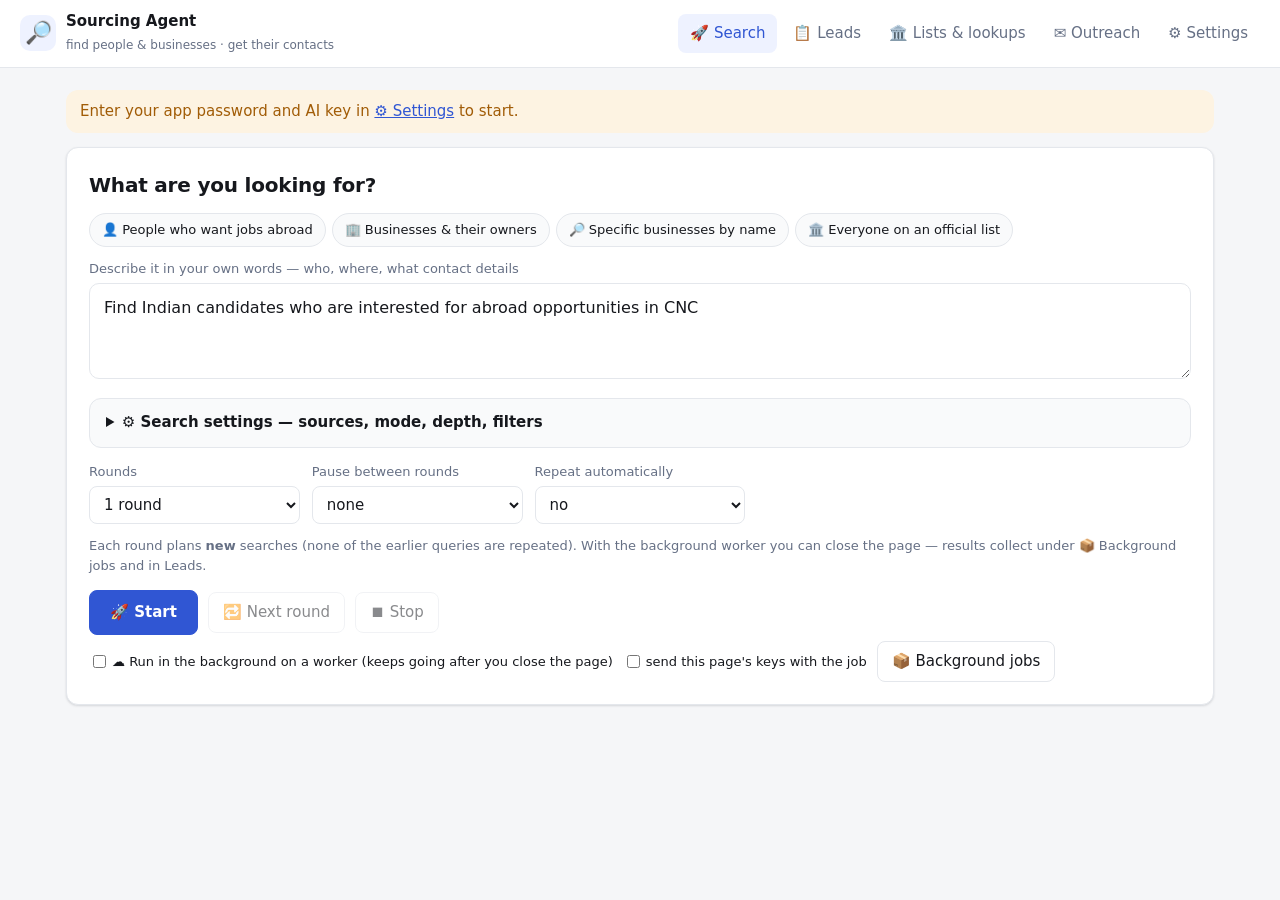
==== public/index.html @ 9de6a218 "Keep only candidates (not HR / recruiters / job ads); filter saved contacts by run - Recruiter detec" ====
<!doctype html>
<html lang="en">
<head>
<meta charset="utf-8">
<meta name="viewport" content="width=device-width, initial-scale=1">
<title>Candidate Sourcing Agent</title>
<link rel="icon" href="data:image/svg+xml,<svg xmlns='http://www.w3.org/2000/svg' viewBox='0 0 100 100'><text y='.9em' font-size='90'>🔎</text></svg>">
<style>
  :root {
    --bg: #f5f6f8; --panel: #ffffff; --panel-2: #f9fafb; --text: #16181d; --muted: #667085; --line: #e4e7ec;
    --accent: #3056d3; --accent-2: #eef2ff; --accent-text: #ffffff; --ok: #12805c; --ok-bg: #e7f6ef;
    --warn: #a15c07; --warn-bg: #fdf3e2; --err: #b42318; --err-bg: #fdecea; --code: #f2f4f7;
    --shadow: 0 1px 2px rgba(16,24,40,.06), 0 1px 3px rgba(16,24,40,.08); --radius: 12px;
  }
  @media (prefers-color-scheme: dark) {
    :root:not([data-theme="light"]) { --bg: #0f1115; --panel: #171a21; --panel-2: #1c2029; --text: #e8eaef; --muted: #98a1b3;
      --line: #2a2f3a; --accent: #7f9cff; --accent-2: #1d2440; --accent-text: #0b1020; --ok: #4fd1a1; --ok-bg: #11291f;
      --warn: #f2b84b; --warn-bg: #2d2412; --err: #ff8a80; --err-bg: #331a18; --code: #1f232c; --shadow: none; }
  }
  :root[data-theme="dark"] { --bg: #0f1115; --panel: #171a21; --panel-2: #1c2029; --text: #e8eaef; --muted: #98a1b3;
      --line: #2a2f3a; --accent: #7f9cff; --accent-2: #1d2440; --accent-text: #0b1020; --ok: #4fd1a1; --ok-bg: #11291f;
      --warn: #f2b84b; --warn-bg: #2d2412; --err: #ff8a80; --err-bg: #331a18; --code: #1f232c; --shadow: none; }
  * { box-sizing: border-box; }
  html { -webkit-text-size-adjust: 100%; }
  body { margin: 0; background: var(--bg); color: var(--text);
    font: 15px/1.55 Inter, system-ui, -apple-system, "Segoe UI", Roboto, sans-serif; }
  /* ---- shell ---- */
  .topbar { position: sticky; top: 0; z-index: 20; display: flex; align-items: center; gap: 16px; flex-wrap: wrap;
    padding: 10px 20px; background: color-mix(in srgb, var(--panel) 92%, transparent); backdrop-filter: blur(8px);
    border-bottom: 1px solid var(--line); }
  .brand { display: flex; align-items: center; gap: 10px; margin-right: auto; }
  .brand .logo { font-size: 22px; width: 36px; height: 36px; display: grid; place-items: center; border-radius: 10px;
    background: var(--accent-2); }
  .brand b { display: block; font-size: 15px; } .brand small { color: var(--muted); font-size: 12px; }
  .nav { display: flex; gap: 4px; flex-wrap: wrap; }
  .nav button { border: 0; background: transparent; padding: 8px 12px; border-radius: 8px; color: var(--muted); font-weight: 500; }
  .nav button:hover { background: var(--panel-2); color: var(--text); }
  .nav button[aria-current=page] { background: var(--accent-2); color: var(--accent); }
  .nav .count { display: inline-block; min-width: 18px; padding: 0 6px; border-radius: 99px; background: var(--accent);
    color: var(--accent-text); font-size: 11px; line-height: 18px; text-align: center; }
  .nav .count:empty { display: none; }
  main { max-width: 1180px; margin: 0 auto; padding: 22px 16px 80px; }
  .view > h2:first-child, .view > section:first-child { margin-top: 0; }
  .banner { background: var(--warn-bg); color: var(--warn); border-radius: var(--radius); padding: 10px 14px; margin-bottom: 14px; }
  h1 { font-size: 24px; margin: 0 0 4px; }
  h2 { font-size: 18px; margin: 28px 0 10px; letter-spacing: -.01em; }
  h3.sec { font-size: 14px; color: var(--muted); text-transform: uppercase; letter-spacing: .04em; margin: 8px 0; }
  .sub { color: var(--muted); margin: 0 0 20px; }
  /* ---- surfaces ---- */
  .panel { background: var(--panel); border: 1px solid var(--line); border-radius: var(--radius); padding: 18px;
    box-shadow: var(--shadow); margin-bottom: 14px; }
  .hero { padding: 22px; }
  .hero-head { display: flex; gap: 12px; align-items: center; justify-content: space-between; flex-wrap: wrap; margin-bottom: 12px; }
  .hero-head h2 { margin: 0; font-size: 20px; }
  .hero textarea#intent { min-height: 96px; font-size: 16px; padding: 12px 14px; border-radius: 10px; }
  .chips { display: flex; gap: 6px; flex-wrap: wrap; }
  .chip { border-radius: 99px; padding: 6px 12px; font-size: 13px; background: var(--panel-2); }
  .chip.on { background: var(--accent-2); border-color: var(--accent); color: var(--accent); }
  details.adv, details.panel-d { background: var(--panel); border: 1px solid var(--line); border-radius: var(--radius);
    padding: 12px 16px; box-shadow: var(--shadow); }
  details.adv { background: var(--panel-2); box-shadow: none; }
  details.panel-d { margin: 0 0 14px; }
  details.panel-d > summary, details.adv > summary { font-weight: 600; color: var(--text); }
  .rounds { display: grid; gap: 12px; grid-template-columns: repeat(auto-fill, minmax(180px, 1fr)); margin-top: 14px;
    align-items: end; }
  .rounds .hint { grid-column: 1 / -1; margin: 0; }
  /* ---- forms ---- */
  label { display: block; font-size: 13px; color: var(--muted); margin-bottom: 4px; }
  input, select, textarea { width: 100%; font: inherit; color: var(--text); background: var(--panel);
    border: 1px solid var(--line); border-radius: 8px; padding: 8px 10px; transition: border-color .15s, box-shadow .15s; }
  input:focus, select:focus, textarea:focus { outline: none; border-color: var(--accent);
    box-shadow: 0 0 0 3px color-mix(in srgb, var(--accent) 20%, transparent); }
  textarea { min-height: 70px; resize: vertical; }
  input[type=checkbox] { width: auto; margin-right: 6px; accent-color: var(--accent); }
  .row label, label:has(> input[type=checkbox]) { display: inline-flex; align-items: center; color: var(--text); margin: 0; }
  .grid { display: grid; gap: 12px; grid-template-columns: repeat(auto-fill, minmax(180px, 1fr)); }
  .row { display: flex; gap: 10px; flex-wrap: wrap; align-items: center; }
  button { font: inherit; border: 1px solid var(--line); background: var(--panel); color: var(--text);
    border-radius: 8px; padding: 8px 14px; cursor: pointer; transition: background .15s, border-color .15s; }
  button:hover { border-color: var(--accent); }
  button.primary { background: var(--accent); color: var(--accent-text); border-color: var(--accent); font-weight: 600;
    padding: 10px 20px; }
  button.primary:hover { filter: brightness(1.05); }
  button:disabled { opacity: .5; cursor: not-allowed; }
  details { margin-top: 12px; }
  summary { cursor: pointer; color: var(--muted); }
  .status { font-size: 13px; color: var(--muted); }
  .ok { color: var(--ok); } .warn { color: var(--warn); } .err { color: var(--err); }
  pre.log { background: var(--code); border-radius: 10px; padding: 12px 14px; max-height: 320px;
    overflow: auto; font: 12.5px/1.55 ui-monospace, "SF Mono", Consolas, monospace; white-space: pre-wrap; margin: 0; }
  /* ---- tables ---- */
  .table-wrap { overflow-x: auto; border: 1px solid var(--line); border-radius: var(--radius); background: var(--panel); }
  table { border-collapse: collapse; width: 100%; font-size: 13px; }
  th, td { text-align: left; padding: 8px 10px; border-bottom: 1px solid var(--line); vertical-align: top; }
  tr:hover td { background: var(--panel-2); }
  th { background: var(--panel-2); font-weight: 600; white-space: nowrap; position: sticky; top: 0; color: var(--muted);
    font-size: 12px; text-transform: uppercase; letter-spacing: .03em; }
  td.num, th.num { text-align: right; font-variant-numeric: tabular-nums; }
  td.evidence { min-width: 280px; max-width: 420px; }
  td[contenteditable=true] { outline: none; }
  td[contenteditable=true]:focus { background: var(--code); }
  td.dirty { box-shadow: inset 3px 0 0 var(--warn); }
  .tabs { display: flex; gap: 6px; margin-bottom: 12px; }
  .tabs button[aria-selected=true] { border-color: var(--accent); color: var(--accent); background: var(--accent-2); }
  .hidden { display: none !important; }
  /* ---- cards ---- */
  .card { background: var(--panel); border: 1px solid var(--line); border-radius: var(--radius); padding: 12px 14px; margin-bottom: 10px; }
  .card h3 { margin: 0; font-size: 15px; }
  .card .meta { color: var(--muted); font-size: 13px; }
  .card textarea { min-height: 90px; margin-top: 8px; }
  .badge { display: inline-block; font-size: 12px; padding: 1px 8px; border-radius: 99px; border: 1px solid var(--line); }
  .badge.sent { border-color: var(--warn); color: var(--warn); }
  .badge.replied { border-color: var(--ok); color: var(--ok); }
  .badge.not_interested { color: var(--muted); }
  .im-card { border: 1px solid var(--line); border-radius: var(--radius); background: var(--panel); padding: 14px 16px;
    margin: 10px 0; box-shadow: var(--shadow); }
  .im-card h4 { margin: 0 0 8px; font-size: 15px; display: flex; gap: 8px; align-items: center; flex-wrap: wrap; }
  .im-tier { font-size: 11px; font-weight: 700; padding: 2px 8px; border-radius: 99px; border: 1px solid var(--line);
    letter-spacing: .02em; }
  .im-tier.HIGH { color: var(--ok); border-color: var(--ok); background: var(--ok-bg); }
  .im-tier.MEDIUM { color: var(--warn); border-color: var(--warn); background: var(--warn-bg); }
  .im-meta { display: grid; gap: 4px 16px; grid-template-columns: repeat(auto-fill, minmax(210px, 1fr)); font-size: 13px; }
  .im-meta b { color: var(--muted); font-weight: 500; }
  .im-quote { margin: 8px 0; padding: 6px 10px; border-left: 3px solid var(--accent); background: var(--panel-2);
    border-radius: 0 8px 8px 0; font-size: 13px; }
  .im-why { font-size: 13px; color: var(--muted); margin: 4px 0 0; padding: 0; list-style: none; }
  .im-spec { font-size: 13px; }
  .im-spec code { background: var(--code); padding: 1px 6px; border-radius: 6px; }
  .filters { display: grid; gap: 10px; grid-template-columns: repeat(auto-fill, minmax(180px, 1fr)); margin-bottom: 10px; }
  a { color: var(--accent); word-break: break-word; }
  @media (max-width: 640px) {
    .topbar { padding: 8px 12px; } .brand small { display: none; }
    .nav { width: 100%; overflow-x: auto; flex-wrap: nowrap; } .nav button { white-space: nowrap; }
    main { padding: 14px 12px 64px; } .panel, .hero { padding: 14px; }
  }
</style>
</head>
<body>

<header class="topbar">
  <div class="brand"><span class="logo">🔎</span><div><b>Sourcing Agent</b><small>find people &amp; businesses · get their contacts</small></div></div>
  <nav class="nav" id="nav">
    <button data-view="search" aria-current="page">🚀 Search</button>
    <button data-view="leads">📋 Leads <span class="count" id="navLeads"></span></button>
    <button data-view="lists">🏛️ Lists &amp; lookups</button>
    <button data-view="outreach">✉️ Outreach</button>
    <button data-view="settings">⚙️ Settings</button>
  </nav>
</header>
<main>
  <div class="banner hidden" id="setupBanner">Enter your app password and AI key in <a href="#" data-goto="settings">⚙️ Settings</a> to start.</div>

  <div class="view" data-view="search">
  <section class="panel hero">
    <div class="hero-head">
      <h2>What are you looking for?</h2>
      <div class="chips" id="presets">
        <button class="chip" data-preset="people">👤 People who want jobs abroad</button>
        <button class="chip" data-preset="business">🏢 Businesses &amp; their owners</button>
        <button class="chip" data-preset="names">🔎 Specific businesses by name</button>
        <button class="chip" data-preset="list">🏛️ Everyone on an official list</button>
      </div>
    </div>
    <label for="intent">Describe it in your own words — who, where, what contact details</label>
    <textarea id="intent">Find Indian candidates who are interested for abroad opportunities in CNC</textarea>
    <details class="adv" id="advBox"><summary>⚙️ Search settings — sources, mode, depth, filters</summary>
    <div class="row" style="margin-top:8px" id="imSources">
      <span class="status" style="margin:0">Sources:</span>
      <label><input type="checkbox" value="search" checked>Search engines</label>
      <label><input type="checkbox" value="reddit" checked>Reddit</label>
      <label><input type="checkbox" value="quora" checked>Quora</label>
      <label><input type="checkbox" value="forums" checked>Forums &amp; websites</label>
      <label><input type="checkbox" value="linkedin">LinkedIn (search-indexed)</label>
      <label><input type="checkbox" value="facebook">Facebook (search-indexed)</label>
      <label><input type="checkbox" value="youtube" checked>YouTube comments</label>
      <label><input type="checkbox" value="blogs" checked>Blogs</label>
      <label><input type="checkbox" value="rss">RSS feeds</label>
      <label title="Local businesses with phone number, website and address (needs a Serper / SerpApi key or GOOGLE_PLACES_API_KEY)"><input type="checkbox" value="maps">Google Maps listings</label>
      <label title="JustDial, IndiaMART, Sulekha, OLX … (read through your unblocker keys; untick Respect robots.txt)"><input type="checkbox" value="directories">Business directories</label>
    </div>
    <div class="row" style="margin-top:4px">
      <label><input id="autoSources" type="checkbox" checked>🤖 Let the AI choose the best sources for each command (ignores the ticks above)</label>
    </div>
    <div class="row" style="margin-top:6px">
      <label for="searchMode" style="margin:0">Search mode</label>
      <select id="searchMode" style="width:auto">
        <option value="combined">Combined — Intent Miner sources &amp; scoring + classic page reader (recommended)</option>
        <option value="intent">Intent Miner only</option>
        <option value="classic">Classic waves only</option>
      </select>
    </div>
    <details>
      <summary>Wave depth &amp; crawler settings</summary>
      <div class="grid" style="margin-top:10px">
        <div><label for="numWaves">Number of waves</label><input id="numWaves" type="number" min="1" max="6" value="3"></div>
        <div><label for="qpw">Queries per wave</label><input id="qpw" type="number" min="1" max="10" value="5"></div>
        <div><label for="maxRes">Max results per query</label><input id="maxRes" type="number" min="5" max="100" value="20"></div>
        <div><label for="maxUrls">Max fresh URLs per wave</label><input id="maxUrls" type="number" min="5" max="100" value="30"></div>
        <div><label for="batch">Batch size</label><input id="batch" type="number" min="2" max="8" value="5"></div>
        <div><label for="timeout">Page timeout (s)</label><input id="timeout" type="number" min="5" max="30" value="15"></div>
        <div><label for="region">Search region</label>
          <select id="region"><option>in-en</option><option>wt-wt</option><option>us-en</option><option>uk-en</option><option>de-de</option></select></div>
        <div><label for="backend">Search backend</label>
          <select id="backend"><option value="all">all engines at once (DuckDuckGo + every search API key, merged)</option><option value="auto">auto (DuckDuckGo + Google)</option><option value="google">google only (search API)</option><option value="duckduckgo">duckduckgo only</option></select></div>
        <div><label for="maxAge" title="Search only recent pages, and drop leads whose post / comment is older. Leads with no date found are kept.">Only leads active in the last</label>
          <select id="maxAge"><option value="1">1 month</option><option value="3">3 months</option><option value="6" selected>6 months</option><option value="12">12 months</option><option value="24">2 years</option><option value="0">any time</option></select></div>
        <div><label for="extraction" title="How pages are read. Rules find emails, phone numbers, names, roles and countries with pattern matching — no AI tokens. The AI is then only used once per round, to plan the searches.">Page reading</label>
          <select id="extraction"><option value="rules">rules — no AI tokens</option><option value="hybrid">hybrid — AI only when rules find nobody</option><option value="ai">AI reads every page</option></select></div>
      </div>
      <div class="row" style="margin-top:10px">
        <label title="LinkedIn and Facebook disallow crawlers in robots.txt. Untick to read their public posts and comments — check that this fits your use and their terms."><input id="robots" type="checkbox" checked>Respect robots.txt (untick to read LinkedIn / Facebook posts)</label>
        <label><input id="snippet" type="checkbox" checked>Use search snippet when a page is walled/blocked</label>
      </div>
      <div class="row" style="margin-top:6px">
        <label title="Keep only people who say they are interested, keen, looking / open to work, ready to join or share their CV"><input id="onlyInterested" type="checkbox" checked>Only leads who say they're interested / keen</label>
        <label title="For interested leads (within “Only leads active in the last…”) that are missing a phone or email, look them up in Apollo / Lusha / ContactOut / RocketReach. Uses those services' credits."><input id="useLeadDb" type="checkbox" checked>Look up contacts of interested leads in lead databases (uses credits)</label>
        <label title="Keep a lead-database result only when the lead then has both a phone number and an email"><input id="requireBoth" type="checkbox" checked>Lead databases: keep only if both phone &amp; email</label>
        <label title="Businesses whose required registration / licence (e.g. MEA recruiting-agent licence) is not shown anywhere are removed instead of marked “unverified”."><input id="strictReq" type="checkbox">Strict: only businesses whose required registration is shown</label>
        <label title="Also run the related searches Google suggests for each query (more results for the same intent)."><input id="expandRelated" type="checkbox" checked>Also run Google's related searches</label>
      </div>
    </details>
    </details>
    <div class="rounds">
      <div><label for="roundsN">Rounds</label><select id="roundsN"><option value="1">1 round</option><option value="2">2 rounds</option>
        <option value="3">3 rounds</option><option value="5">5 rounds</option><option value="10">10 rounds</option></select></div>
      <div><label for="roundPause">Pause between rounds</label><select id="roundPause"><option value="0">none</option>
        <option value="5">5 min</option><option value="30">30 min</option><option value="60">1 hour</option></select></div>
      <div><label for="repeatEvery" title="Background worker only: queue the same job again after each finished run">Repeat automatically</label>
        <select id="repeatEvery"><option value="0">no</option><option value="6">every 6 hours</option><option value="12">every 12 hours</option>
        <option value="24">every day</option><option value="168">every week</option></select></div>
      <p class="status hint">Each round plans <b>new</b> searches (none of the earlier queries are repeated). With the background
        worker you can close the page — results collect under 📦 Background jobs and in Leads.</p>
    </div>
    <div class="row" style="margin-top:14px">
      <button class="primary" id="startBtn">🚀 Start</button>
      <button id="nextBtn" disabled title="Run new searches for the same intent, avoiding every query already used">🔁 Next round</button>
      <button id="stopBtn" disabled>⏹ Stop</button>
      <span class="status" id="runStatus"></span>
    </div>
    <div class="row" style="margin-top:6px">
      <label title="The run is queued in the database and a background worker (worker/worker.py) runs it with no time limit — headless browser, local AI model, SMTP checks. You can close this page."><input id="bgRun" type="checkbox">☁️ Run in the background on a worker (keeps going after you close the page)</label>
      <label title="Send the keys typed on this page with the job (erased when it finishes). Otherwise the worker uses its own environment keys."><input id="bgKeys" type="checkbox">send this page's keys with the job</label>
      <button id="jobsBtn">📦 Background jobs</button>
    </div>
    <div id="jobsBox"></div>
  </section>

  
  <div id="progress" class="hidden">
    <h2>Progress</h2>
    <details id="planBox" class="hidden"><summary>🧭 Search plan</summary><pre class="log" id="planText"></pre></details>
    <div class="table-wrap" style="margin:12px 0"><table id="statsTable"></table></div>
    <div id="doctor"></div>
    <pre class="log" id="log"></pre>
  </div>

  
  </div>

  <div class="view hidden" data-view="leads">
  <h2>🧠 Qualified leads <span style="font-size:13px;color:var(--muted);font-weight:400">— intent-scored
    leads with evidence from the same run</span></h2>
  <section class="panel" id="storagePanel">
    <p class="status" id="storageInfo" style="margin-top:0">💾 Checking what is saved in the database…</p>
    <div class="row">
      <button id="showAllSaved" title="Every lead from every run, any score (nothing is hidden by the run or the minimum score)">📚 Show everything saved</button>
      <button id="lastRunBtn" title="Saved contacts from the most recent run or batch job (use “Found in” in the table to pick another run)">🆕 Contacts from the last run</button>
      <button id="backupAll" title="Downloads every saved contact and every intent lead from all runs as two CSV files">💾 Download everything (backup)</button>
      <span class="status" id="backupOut"></span>
    </div>
  </section>
  <section class="panel" id="sugPanel">
    <h3 class="sec" style="margin-top:0">💡 Suggested sites</h3>
    <p class="status" style="margin-top:0">Pages a run read that list many phone numbers / emails but gave few or no leads
      for that search (e.g. Gulf walk-in lists, recruiter directories). Kept across runs with the contacts found on them.</p>
    <div class="row">
      <button id="sugLoad">💡 Show suggested sites</button>
      <button id="sugCsv">⬇️ Download their contacts (CSV)</button>
      <label><input id="sugHidden" type="checkbox">include hidden</label>
      <span class="status" id="sugOut"></span>
    </div>
    <div id="sugList"></div>
  </section>
  <section class="panel" id="imPanel">
    <p class="status" style="margin-top:0">Runs with 🚀 Start above (Search mode “Combined” or “Intent Miner only”) and uses the
      same settings: sources, time window (“Only leads active in the last…”), interested-only, page reading, lead databases.</p>
    <details><summary>Lead scoring settings</summary>
      <div class="grid" style="margin-top:8px">
        <div><label for="imMin">Minimum lead score</label><input id="imMin" type="number" min="0" max="100" value="50"></div>
      </div>
      <div class="row" style="margin-top:8px">
        <label><input id="imReprocess" type="checkbox">Re-score pages seen before</label>
      </div>
      <label for="imFeeds" style="margin-top:8px">RSS / Atom feeds (one per line, used when “RSS feeds” is ticked)</label>
      <textarea id="imFeeds" rows="2" placeholder="https://www.reddit.com/r/germany/new/.rss"></textarea>
    </details>
    <div class="row" style="margin-top:12px">
      <button id="imLoad">📋 Show saved intent leads</button>
      <button id="imHealthBtn">🩺 Provider health</button>
      <button id="imFailedBtn">♻️ Failed pages</button>
    </div>
    <div class="row" style="margin-top:8px">
      <button id="recheckBtn" title="Re-read pages from earlier runs to catch new comments / replies. Pages whose content did not change are skipped cheaply.">🔁 Re-check old pages for new comments</button>
      <label>read more than <select id="recheckAge" style="width:auto"><option value="24">1 day</option><option value="72" selected>3 days</option>
        <option value="168">1 week</option><option value="720">1 month</option></select> ago</label>
      <label><input id="recheckProductive" type="checkbox" checked>only pages that gave leads or have comments</label>
      <label>max <input id="recheckMax" type="number" min="5" max="300" value="60" style="width:80px"> pages</label>
    </div>
    
    
    
    
    <div id="imSpec" class="im-spec"></div>
    <div id="imExtra"></div>
    <div class="row" style="margin-top:10px" id="imExport" hidden>
      <button data-f="csv">⬇️ CSV</button><button data-f="xlsx">⬇️ Excel</button><button data-f="json">⬇️ JSON</button>
      <button id="imSf" title="Creates Salesforce Leads for leads scoring 80+ that were not pushed before">☁️ Push 80+ to Salesforce</button>
      <label><input id="imOnlyRun" type="checkbox" checked>this run only</label>
      <span class="status" id="imExportMsg"></span>
    </div>
    <div id="imLeads"></div>
  </section>

  
  <h2>Contacts table</h2>
  <div class="tabs" role="tablist">
    <button role="tab" aria-selected="true" data-tab="run">This run</button>
    <button role="tab" aria-selected="false" data-tab="db">All saved candidates (Neon DB)</button>
  </div>
  <section id="tab-run"></section>
  <section id="tab-db" class="hidden">
    <div class="row" style="margin-bottom:10px"><button id="loadDb">🔄 Load / refresh from Neon DB</button>
      <button id="enrichBtn" title="For saved leads who said they are interested and are within “Only leads active in the last…”, look up missing phone numbers / emails in Apollo, Lusha, ContactOut and RocketReach (uses their credits)">📇 Find missing contacts for interested leads</button>
      <span class="status" id="dbStatus"></span></div>
    <details class="panel" style="margin-bottom:12px" id="importBox">
      <summary>📥 Import candidates from Naukri / foundit / WorkIndia / Indeed / Apna (employer-account export)</summary>
      <p style="color:var(--muted);font-size:13px">In your employer account, download the applicants or database
        search results as Excel / CSV (Naukri Resdex / RMS: select candidates → Download / Export to Excel;
        foundit, Indeed, Apna, WorkIndia: applicants → Download / Export). Then upload the file here — names, phone
        numbers, emails, roles, skills and locations are saved with the other leads. The tool never logs in to
        these portals with your password: automated logins break their terms and get recruiter accounts blocked.</p>
      <div class="grid">
        <div><label for="impPortal">Portal</label><select id="impPortal">
          <option value="naukri">Naukri</option><option value="foundit">foundit</option><option value="workindia">WorkIndia</option>
          <option value="indeed">Indeed</option><option value="apna">Apna</option><option value="naukrigulf">Naukrigulf</option>
          <option value="other">Other portal / ATS</option></select></div>
        <div><label for="impFile">Export file (.xlsx, .xls or .csv, up to 4 MB)</label><input id="impFile" type="file" accept=".xlsx,.xls,.csv,.txt,.html"></div>
        <div style="align-self:flex-end"><label title="Tick when the file lists people who applied to your job — they are marked as interested"><input id="impApplied" type="checkbox" checked>These people applied to my job</label></div>
        <div style="align-self:flex-end"><button id="impBtn">📥 Import</button></div>
      </div>
      <p class="status" id="impOut"></p>
    </details>
    <div id="dbView"></div>
  </section>
  

  </div>

  <div class="view hidden" data-view="lists">
    <h2>Lists &amp; lookups</h2>
    <p class="status">Complete lists come from official registers; specific businesses and posts can be looked up directly.</p>
    <details class="panel-d" open id="govBox"><summary>🏛️ Government &amp; official lists — import, match, make leads</summary>
      <p class="status">Import public lists published by government bodies, then every lead (from new runs, or with the
        button below) is matched to its official record: the AI compares name (spelling variants, Pvt/Ltd, initials),
        place, type and any registration no. A confirmed match adds the record's registered phone / email / website /
        address to the lead; weaker ones are shown as “possible” for you to check. Good sources: MCA company / LLP master
        data, state transport lists of motor-driving schools, NCVT / Skill India ITI & training-partner lists, Indian
        Nursing Council institutions, Udyam lists, any data.gov.in dataset. Voter rolls, Aadhaar, e-Shram and similar ID
        lists are refused (not public; illegal to use for outreach).</p>
      <div class="grid">
        <div><label for="govName">List name</label><input id="govName" placeholder="Punjab motor driving schools 2025"></div>
        <div><label for="govKind">Contains</label><select id="govKind"><option value="org">Organisations (institutes, schools, companies)</option>
          <option value="person">People (professional register, e.g. nursing council)</option></select></div>
      </div>
      <div class="row" style="margin-top:6px"><input id="govFile" type="file" accept=".csv,.xlsx,.xls,.html,.htm">
        <label><input id="govReplace" type="checkbox">replace this list if it exists</label>
        <button id="govImportBtn">⬆️ Import file</button></div>
      <div class="row" style="margin-top:6px"><input id="govResource" placeholder="data.gov.in resource id (from the dataset's API tab)" style="flex:1">
        <button id="govApiBtn">⬇️ Import from data.gov.in</button></div>
      <div class="row" style="margin-top:6px"><input id="govUrl" placeholder="or a link to a published list — PDF / Excel / CSV / web table (e.g. MEA list of active recruiting agents)" style="flex:1">
        <button id="govUrlBtn">🔗 Import from link</button></div>
      <div class="row" style="margin-top:6px"><label>Region for “Make leads” <input id="govRegion" placeholder="North India, or Punjab, Haryana, or Ludhiana" style="width:260px"></label>
        <span class="status">📚 Imported lists → ➕ Make leads: every business of the list in that region becomes a lead, and its phone / email / website / owners are looked up.</span></div>
      <div class="row" style="margin-top:6px"><button id="govMatchBtn">🔎 Match saved leads now</button>
        <label><input id="govOnlyNew" type="checkbox" checked>only leads not matched before</label>
        <button id="govListBtn">📚 Imported lists</button></div>
      <div id="govOut" class="status"></div>
    </details>
    <details class="panel-d" open id="namesBoxD"><summary>🏢 Find specific businesses by name</summary>
      <p class="status">Type business names (one per line, up to 8 at a time) — each is looked up on Google Maps (phone, website,
        address), its own website is read (phones, emails, WhatsApp, people) and its owners / directors are searched on LinkedIn.</p>
      <textarea id="namesBox" rows="3" placeholder="Magic Billion&#10;Aimpersand&#10;Moksh Overseas"></textarea>
      <div class="row" style="margin-top:6px"><input id="namesCity" placeholder="city (optional, e.g. Gurugram)" style="width:220px">
        <button id="namesBtn">🏢 Find these businesses</button><span class="status" id="namesOut"></span></div>
    </details>
    <details class="panel-d"><summary>🔗 Analyse specific posts / pages (paste links)</summary>
      <p class="status">Paste Instagram / Facebook / YouTube / Reddit / blog / forum links, one per line. Each page is read
        directly (no searching) and every commenter showing interest becomes a lead. Instagram: the public embed page shows
        the caption and usually only the first few comments without login, and it needs “Respect robots.txt” unticked. All
        comments of <b>your own</b> posts come through the 🤖 auto-reply (Meta API).</p>
      <textarea id="linksBox" rows="3" placeholder="https://www.instagram.com/p/DdVoGp5g1Za/&#10;https://www.youtube.com/watch?v=…"></textarea>
      <div class="row" style="margin-top:6px"><button id="linksBtn">🔗 Read these links</button>
        <span class="status">Uses the discovery intent above (or “people interested in this post” if empty).</span></div>
    </details>
    <details class="panel-d"><summary>🔎 Search everything saved (meaning, words and misspelt names)</summary>
      <p class="status">Finds saved leads, candidates and government-list records by meaning (“heavy vehicle trainer” finds
        “HMV driving instructor”), exact words and registration numbers, and misspelt names — pgvector + full-text + fuzzy
        search on your Neon database. Run “Update search index” once after upgrading, then new leads are indexed automatically.</p>
      <div class="row"><input id="sq" placeholder="e.g. truck driving school owner Ludhiana" style="flex:1">
        <label><input type="checkbox" class="skind" value="lead" checked>leads</label>
        <label><input type="checkbox" class="skind" value="candidate" checked>candidates</label>
        <label><input type="checkbox" class="skind" value="gov">government lists</label>
        <button id="sBtn">🔎 Search</button><button id="sIdx">🧮 Update search index</button></div>
      <div id="sOut"></div>
    </details>
  </div>

  <div class="view hidden" data-view="outreach">
    <h2>Outreach</h2>
    <section id="tab-outreach">
    <details class="panel" id="metaBox" style="margin-bottom:12px">
      <summary>🤖 Auto-reply to “interested” comments on your own Instagram / Facebook posts</summary>
      <p class="status">When someone comments “interested” (or similar) on a post from <b>your official</b> Instagram
        Business account or Facebook Page, the tool replies under the comment, sends them a private message asking
        for their name, WhatsApp, email and experience, and saves what they reply as a candidate — through Meta’s
        official API. Only your own posts: Meta does not allow automated replies on other people’s posts.</p>
      <div id="metaEnv" class="status"></div>
      <p class="status">Webhook URL for Meta: <code id="metaHook"></code></p>
      <label><input id="metaEnabled" type="checkbox"> Auto-reply is ON (otherwise comments are only saved)</label>
      <div class="grid" style="margin-top:8px;grid-template-columns:repeat(auto-fill,minmax(300px,1fr))">
        <div><label for="metaPublic">Public reply under the comment ({name} = their first name)</label><textarea id="metaPublic" rows="3"></textarea></div>
        <div><label for="metaDm">Private message asking for details</label><textarea id="metaDm" rows="5"></textarea></div>
        <div><label for="metaThanks">Thank-you after they share contact details</label><textarea id="metaThanks" rows="3"></textarea></div>
        <div><label for="metaKw">Extra words that count as interest (comma-separated)</label><textarea id="metaKw" rows="3"></textarea></div>
      </div>
      <div class="row" style="margin-top:8px"><button id="metaSave">💾 Save</button><button id="metaRefresh">🔄 Refresh conversations</button>
        <span class="status" id="metaMsg"></span></div>
      <div class="table-wrap" style="margin-top:8px"><table id="metaTable"></table></div>
    </details>
    <div class="panel">
      <p class="status" style="margin-top:0">The AI drafts a message; you send it yourself (LinkedIn and Facebook forbid automated
        messaging). &ldquo;Copy &amp; open&rdquo; copies the message and opens the candidate's post so you can reply or DM.
        When they answer, paste the reply &mdash; phone / email they share are saved with the date they shared them.</p>
      <div class="grid">
        <div><label for="obName">Your name</label><input id="obName"></div>
        <div><label for="obAgency">Agency / company</label><input id="obAgency"></div>
        <div><label for="obRole">Role you're hiring for</label><input id="obRole" placeholder="Press Brake Operator"></div>
        <div><label for="obLoc">Job location</label><input id="obLoc" placeholder="Riyadh, Saudi Arabia"></div>
      </div>
      <div style="margin-top:10px"><label for="obExtra">Details to mention (salary, visa, benefits &mdash; optional)</label>
        <input id="obExtra" placeholder="Visa + accommodation provided, 2-year contract"></div>
      <div class="row" style="margin-top:12px">
        <button id="obLoad">🔄 Load candidates</button>
        <select id="obFilter" style="width:auto">
          <option value="needs">Needs contact (no phone/email)</option>
          <option value="all">All candidates</option>
          <option value="new">Status: new</option><option value="drafted">Status: drafted</option>
          <option value="sent">Status: sent (awaiting reply)</option><option value="replied">Status: replied</option>
          <option value="not_interested">Status: not interested</option>
        </select>
        <button class="primary" id="obDraft">✍️ Draft messages for selected</button>
        <span class="status" id="obStatus"></span>
      </div>
    </div>
    <div id="obList" style="margin-top:12px"></div>
  </section>
  </div>

  <div class="view hidden" data-view="settings">
    <h2>Settings</h2>
    <h3 class="sec">🔐 Access &amp; AI</h3>
    <section class="panel" id="login">
    <div class="row">
      <div style="flex:1;min-width:220px">
        <label for="pw">App password (APP_PASSWORD on Vercel)</label>
        <input id="pw" type="password" autocomplete="current-password" placeholder="APP_PASSWORD set on Vercel">
      </div>
      <div style="flex:0.7;min-width:150px">
        <label for="llmProvider">AI provider</label>
        <select id="llmProvider">
          <option value="openrouter">OpenRouter</option>
          <option value="cerebras">Cerebras (fast, generous free tier)</option>
          <option value="groq">Groq (fast, free tier)</option>
          <option value="mistral">Mistral (free tier)</option>
          <option value="sambanova">SambaNova (free tier)</option>
          <option value="nvidia">NVIDIA NIM (free credits)</option>
          <option value="github">GitHub Models (free with a GitHub account)</option>
          <option value="deepseek">DeepSeek (cheap)</option>
          <option value="kimi">Kimi / Moonshot (cheap)</option>
        </select>
      </div>
      <div style="flex:1.4;min-width:240px">
        <label for="orKey" id="orKeyLabel">API key</label>
        <input id="orKey" type="password" autocomplete="off" placeholder="Uses the server key unless entered here">
      </div>
      <div style="flex:1;min-width:200px">
        <label for="orModel">AI model</label>
        <input id="orModel" list="orModels" autocomplete="off">
        <datalist id="orModels"></datalist>
      </div>
      <button id="testBtn" style="align-self:flex-end">Test connections</button>
    </div>
    <details style="margin-top:8px">
      <summary>Gemini key (free tier — also used as a fallback)</summary>
      <div style="margin-top:8px;max-width:520px">
        <label for="geminiKey">Gemini API Key (AIza… or AQ.…)</label>
        <input id="geminiKey" type="password" autocomplete="off" placeholder="Uses server GEMINI_API_KEY unless entered here">
      </div>
    </details>
    <details style="margin-top:8px">
      <summary>Claude key — used only for thinking (understanding the command, planning searches)</summary>
      <div class="row" style="margin-top:8px">
        <div style="flex:1.4;min-width:240px">
          <label for="claudeKey">Anthropic API key (sk-ant-…)</label>
          <input id="claudeKey" type="password" autocomplete="off" placeholder="Uses server ANTHROPIC_API_KEY unless entered here">
        </div>
        <div style="flex:1;min-width:200px">
          <label for="claudeModel">Claude model</label>
          <input id="claudeModel" list="claudeModels" autocomplete="off" placeholder="claude-opus-5-5">
          <datalist id="claudeModels"><option value="claude-opus-5-5">best planning (default)</option>
            <option value="claude-sonnet-5-5">cheaper</option><option value="claude-haiku-4-5">cheapest</option></datalist>
        </div>
      </div>
      <label style="margin-top:8px" title="Claude then also reads every page, judges comments and checks fit. Much better reading, but it costs per page — pick claude-sonnet-5-5 or claude-haiku-4-5 above to spend less.">
        <input id="claudeReading" type="checkbox">Also use Claude for web scraping — reading pages, finding people, fit checks (costs more)</label>
      <p style="color:var(--muted);font-size:13px;margin:6px 0 0">Unticked (default): Claude only plans; pages are read by the
        provider above, as before. Ticked: Claude plans and reads. Either way, if Claude fails or runs out of credit the
        provider above takes over.</p>
    </details>
    <p style="color:var(--muted);font-size:13px;margin:10px 0 0">Automatic fallback: enter keys for as many providers as you like (pick each one in
      “AI provider” and paste its key — every key is remembered). The chosen provider is used first; when it
      runs out of credits or hits its limit, the run switches to the next provider with a key
      (Gemini → Groq → Cerebras → Mistral → SambaNova → NVIDIA → GitHub Models → OpenRouter → DeepSeek → Kimi).</p>
    <p class="status" id="testOut"></p>
  </section>
    <h2 id="keysHeading">🔑 Service keys — search, Maps, unblockers, lead databases, email checks</h2>
  <section class="panel">
    <details id="intBox" open>
      <summary>Apollo, Lusha, ContactOut, RocketReach · Google search · unblockers — click to show / hide</summary>
      <p style="color:var(--muted);font-size:13px">Paste API keys (from each service's dashboard → API / Integrations).
        Keys stay in this browser and are sent only to your own server; Vercel env vars work too. Account
        passwords are not supported — automated logins break these services' terms and get accounts banned.</p>
      <div id="intFields"></div>
      <h3 style="font-size:14px;margin:14px 0 6px">Test the lead databases</h3>
      <p style="color:var(--muted);font-size:13px;margin:0 0 6px">One real lookup in each service that has a key
        (uses one credit each) — shows exactly what each service replies. These services need a LinkedIn profile
        link, or a name plus current company.</p>
      <div class="grid">
        <div><label for="tLi">LinkedIn profile link</label><input id="tLi" placeholder="https://www.linkedin.com/in/…"></div>
        <div><label for="tName">or full name</label><input id="tName"></div>
        <div><label for="tCo">+ current company</label><input id="tCo"></div>
        <div style="align-self:flex-end"><button id="tBtn">🔎 Test lookup</button></div>
      </div>
      <pre class="log" id="tOut" style="display:none;white-space:pre-wrap"></pre>
      <h3 style="font-size:14px;margin:14px 0 6px">Verify emails / find a work email</h3>
      <p style="color:var(--muted);font-size:13px;margin:0 0 6px">Zero-send check: syntax, disposable inbox, DNS / MX,
        then the mail server is asked (SMTP RCPT) whether the mailbox exists — nothing is sent. “Catch-all” means the
        domain accepts every address, so the answer is inconclusive. Vercel blocks port 25; set <code>SMTP_VERIFY_URL</code>
        (email_verify.py running on any small server) or a Hunter / ZeroBounce / NeverBounce key for mailbox checks.</p>
      <div class="grid">
        <div><label for="vEmails">Emails (comma / new line)</label><textarea id="vEmails" rows="2"></textarea></div>
        <div style="align-self:flex-end"><button id="vBtn">✉️ Verify</button></div>
        <div><label for="fName">Full name</label><input id="fName" placeholder="Harpreet Kaur"></div>
        <div><label for="fCo">Company or domain</label><input id="fCo" placeholder="fortishealthcare.com"></div>
        <div style="align-self:flex-end"><button id="fBtn">🔎 Find work email</button></div>
      </div>
      <pre class="log" id="vOut" style="display:none;white-space:pre-wrap"></pre>
      <p style="color:var(--muted);font-size:13px;margin-top:10px">Keys are saved as you type. Click
        “Test connections” at the top to see which services are active.</p>
    </details>
  </section>
    <section class="panel" id="privacyPanel">
    <h2 style="margin-top:0">🛡️ Privacy &amp; consent</h2>
    <p class="status">People who opt out (STOP reply to the auto-reply, 🚫 on a lead, or added here) are never saved or contacted
      again, and their saved contact details are erased. Individuals' contact details can be erased after a retention period;
      businesses are kept. Every contact keeps where it came from (source link and contact source).</p>
    <div class="grid">
      <div><label for="dncPhone">Phone</label><input id="dncPhone"></div>
      <div><label for="dncEmail">Email</label><input id="dncEmail"></div>
      <div><label for="dncProfile">Profile link</label><input id="dncProfile"></div>
      <div style="align-self:flex-end"><button id="dncAdd">🚫 Add to do-not-contact</button></div>
    </div>
    <div class="row" style="margin-top:10px"><button id="dncList">📋 Show do-not-contact list</button>
      <label>Erase individuals' contacts older than <select id="purgeDays" style="width:auto"><option value="90">90 days</option>
        <option value="180" selected>180 days</option><option value="365">1 year</option></select></label>
      <button id="purgeBtn">🧹 Erase now</button><span class="status" id="dncOut"></span></div>
    <div id="dncBox"></div>
  </section>
  </div>
</main>

<script>
"use strict";
const $ = (id) => document.getElementById(id);
const COLS = ["activity_date", "shows_interest", "name", "phone", "whatsapp", "email", "email_status", "email_guess", "current_role", "skills", "current_location",
              "target_countries", "platform", "evidence_snippet", "source_url"];
const LIST_COLS = ["skills", "target_countries"];
const EDITABLE = ["name", "phone", "email", "current_role", "skills", "current_location", "target_countries",
                  "evidence_snippet"];
const ICONS = { plan: "🧭", wave_start: "🌊", query: "🔍", dedup: "🧹", crawl: "🕷️", saved: "💾",
  wave_end: "✅", info: "ℹ️", warning: "⚠️", error: "❌", done: "🏁" };

const state = { running: false, stop: false, runRecords: [], dbRecords: null, waveStats: {}, logLines: [] };

// ---------- storage (per-browser convenience only) ----------
function store(k, v) { try { v === undefined ? localStorage.removeItem(k) : localStorage.setItem(k, v); } catch (_) {} }
function load(k) { try { return localStorage.getItem(k); } catch (_) { return null; } }
$("pw").value = load("csa_pw") || "";
$("pw").addEventListener("change", () => store("csa_pw", $("pw").value));
$("geminiKey").value = load("csa_gemini_key") || "";
// AI provider: key and model are remembered per provider in this browser.
const LLM = {
  openrouter: { key: "OpenRouter API key (sk-or-…)", env: "OPENROUTER_API_KEY", models: [
    ["google/gemini-3.8-flash", "best quality (default)"], ["openai/gpt-6-luna", "very cheap, good"],
    ["deepseek/deepseek-v4.1-flash", "very cheap"], ["google/gemini-3.5-flash-lite", "cheap Gemini"]] },
  cerebras: { key: "Cerebras API key (csk-…)", env: "CEREBRAS_API_KEY", models: [
    ["gpt-oss-120b", "default"], ["qwen-3.8-27b", "alternative"]] },
  groq: { key: "Groq API key (gsk_…)", env: "GROQ_API_KEY", models: [
    ["openai/gpt-oss-120b", "default"], ["llama-3.3-70b-versatile", "alternative"], ["openai/gpt-oss-20b", "fastest"]] },
  mistral: { key: "Mistral API key", env: "MISTRAL_API_KEY", models: [
    ["mistral-small-latest", "default"], ["mistral-medium-latest", "better"]] },
  sambanova: { key: "SambaNova API key", env: "SAMBANOVA_API_KEY", models: [
    ["Meta-Llama-3.3-70B-Instruct", "default"], ["Meta-Llama-3.1-8B-Instruct", "fastest"]] },
  nvidia: { key: "NVIDIA API key (nvapi-…)", env: "NVIDIA_API_KEY", models: [
    ["meta/llama-3.3-70b-instruct", "default"], ["meta/llama-3.1-8b-instruct", "fastest"]] },
  github: { key: "GitHub token (models:read scope)", env: "GITHUB_MODELS_TOKEN", models: [
    ["openai/gpt-4.1-mini", "default"], ["meta/Llama-3.3-70B-Instruct", "alternative"]] },
  deepseek: { key: "DeepSeek API key (sk-…)", env: "DEEPSEEK_API_KEY", models: [["deepseek-chat", "default"]] },
  kimi: { key: "Kimi / Moonshot API key (sk-…)", env: "MOONSHOT_API_KEY", models: [
    ["kimi-k2-turbo-preview", "default"], ["kimi-latest", "alternative"]] },
};
// Every provider key/model saved on this page, sent so the server can fall back between them.
function savedLLM(kind) {
  const out = {};
  for (const p of Object.keys(LLM)) {
    const v = load(`csa_${kind}_${p}`) || (p === "openrouter" ? load(kind === "key" ? "csa_or_key" : "csa_or_model") || "" : "");
    if (v) out[p] = v;
  }
  return JSON.stringify(out);
}
function llmProvider() { return $("llmProvider").value; }
function showProvider() {
  const p = llmProvider(), cfg = LLM[p];
  // Keys saved by the OpenRouter-only version of this page carry over.
  $("orKey").value = load("csa_key_" + p) || (p === "openrouter" ? load("csa_or_key") || "" : "");
  $("orModel").value = load("csa_model_" + p) || (p === "openrouter" ? load("csa_or_model") || "" : "");
  $("orModel").placeholder = cfg.models[0][0];
  $("orKeyLabel").textContent = cfg.key;
  $("orKey").placeholder = `Uses server ${cfg.env} unless entered here`;
  $("orModels").replaceChildren(...cfg.models.map(([v, t]) => { const o = document.createElement("option");
    o.value = v; o.textContent = t; return o; }));
}
$("llmProvider").value = LLM[load("csa_llm_provider")] ? load("csa_llm_provider") : "openrouter";
showProvider();
$("llmProvider").addEventListener("change", () => { store("csa_llm_provider", llmProvider()); showProvider(); });
$("orKey").addEventListener("change", () => store("csa_key_" + llmProvider(), $("orKey").value.trim()));
$("orModel").addEventListener("change", () => store("csa_model_" + llmProvider(), $("orModel").value.trim()));
$("geminiKey").addEventListener("change", () => store("csa_gemini_key", $("geminiKey").value.trim()));
$("claudeKey").value = load("csa_claude_key") || "";
$("claudeModel").value = load("csa_claude_model") || "";
$("claudeKey").addEventListener("change", () => store("csa_claude_key", $("claudeKey").value.trim()));
$("claudeModel").addEventListener("change", () => store("csa_claude_model", $("claudeModel").value.trim()));
$("claudeReading").checked = load("csa_claude_reading") === "1";
$("claudeReading").addEventListener("change", () => store("csa_claude_reading", $("claudeReading").checked ? "1" : "0"));
if (load("csa_extraction")) $("extraction").value = load("csa_extraction");
if (load("csa_search_mode")) $("searchMode").value = load("csa_search_mode");
$("searchMode").addEventListener("change", () => store("csa_search_mode", $("searchMode").value));
if (load("csa_max_age") !== null && load("csa_max_age") !== "") $("maxAge").value = load("csa_max_age");
$("maxAge").addEventListener("change", () => store("csa_max_age", $("maxAge").value));
for (const id of ["onlyInterested", "useLeadDb", "requireBoth"]) {
  const v = load("csa_" + id); if (v === "1" || v === "0") $(id).checked = v === "1";
  $(id).addEventListener("change", () => store("csa_" + id, $(id).checked ? "1" : "0"));
}
$("extraction").addEventListener("change", () => store("csa_extraction", $("extraction").value));

// ---------- API ----------
async function api(path, body) {
  const cleanEndpoint = path.replace(/^\/api\//, "").replace(/^\//, "");
  const url = `${path}${path.includes("?") ? "&" : "?"}__path=${encodeURIComponent(cleanEndpoint)}`;
  const headers = {
    "Content-Type": "application/json",
    "X-App-Password": $("pw").value,
    "X-Endpoint": path,
  };
  const ok = $("orKey").value.trim(), om = $("orModel").value.trim();
  headers["X-LLM-Provider"] = llmProvider();
  if (ok) headers["X-LLM-Key"] = ok;
  if (om) headers["X-LLM-Model"] = om;
  headers["X-LLM-Keys"] = savedLLM("key");
  headers["X-LLM-Models"] = savedLLM("model");
  const gk = $("geminiKey").value.trim();
  if (gk) headers["X-Gemini-Key"] = gk;
  const ck = $("claudeKey").value.trim(), cm = $("claudeModel").value.trim();
  if (ck) headers["X-Claude-Key"] = ck;
  if (cm) headers["X-Claude-Model"] = cm;
  if ($("claudeReading").checked) headers["X-Claude-Reading"] = "1";
  headers["X-Integrations"] = integrationKeys();
  const res = await fetch(url, {
    method: body === undefined ? "GET" : "POST",
    headers,
    body: body === undefined ? undefined : JSON.stringify(body),
  });
  let data = null;
  try { data = await res.json(); } catch (_) {}
  if (!res.ok) {
    const detail = data && data.detail ? (typeof data.detail === "string" ? data.detail : JSON.stringify(data.detail))
                                       : `HTTP ${res.status}`;
    const err = new Error(detail); err.status = res.status; throw err;
  }
  return data;
}

// ---------- log & stats ----------
function logEv(kind, msg, wave) {
  const t = new Date().toLocaleTimeString([], { hour12: false });
  state.logLines.push(`${t} ${ICONS[kind] || "•"} ${wave ? "[" + wave + "] " : ""}${msg}`);
  const el = $("log");
  el.textContent = state.logLines.slice(-300).join("\n");
  el.scrollTop = el.scrollHeight;
}
const STAT_COLS = [["wave", "Wave"], ["found", "Found URLs"], ["duplicates", "Duplicates filtered"], ["fresh", "Fresh"],
  ["crawled", "Scraped"], ["blocked", "Blocked/walled"], ["failed", "Failed"], ["records", "Extracted records"],
  ["dropped", "Rejected (ungrounded)"]];
function renderStats() {
  const t = $("statsTable");
  t.replaceChildren();
  const head = t.createTHead().insertRow();
  for (const [k, label] of STAT_COLS) { const th = document.createElement("th"); th.textContent = label;
    if (k !== "wave") th.className = "num"; head.appendChild(th); }
  const tb = t.createTBody();
  for (const s of Object.values(state.waveStats)) {
    const tr = tb.insertRow();
    for (const [k] of STAT_COLS) { const td = tr.insertCell(); td.textContent = s[k] ?? 0; if (k !== "wave") td.className = "num"; }
  }
}

// ---------- results tables ----------
function asList(v) { return Array.isArray(v) ? v : (v == null || v === "" ? [] : [String(v)]); }

// wa.me link for a mobile number (10-digit Indian numbers get +91)
function waLink(phone) {
  let d = String(phone || "").replace(/\D/g, "");
  if (d.length === 11 && d.startsWith("0")) d = d.slice(1);
  if (d.length === 10 && /^[6-9]/.test(d)) d = "91" + d;
  return d.length >= 11 && d.length <= 15 ? "https://wa.me/" + d : "";
}
// One row per business / person: same normalised name (legal suffixes and "travels / services" ignored) whose
// phones do not conflict, or the same phone / email. Fields are filled from every row; the newest date is kept.
function entityKey(r) {
  const n = String(r.name || "").toLowerCase().replace(/&/g, " and ")
    .replace(/\b(pvt|private|ltd|limited|llp|the|m\/s|co|company|services?|travels?|consultants?|consultancy|group|india)\b/g, " ")
    .replace(/[^a-z0-9]+/g, " ").trim();
  return n.length >= 3 ? "n:" + n : "";
}
function mergeDupes(rows) {
  const groups = [], byKey = new Map();
  const digits = (p) => String(p || "").replace(/\D/g, "").slice(-10);
  for (const r of rows) {
    const keys = [entityKey(r), r.phone ? "p:" + digits(r.phone) : "", r.email ? "e:" + String(r.email).toLowerCase() : ""].filter(Boolean);
    let g = keys.map((k) => byKey.get(k)).find((x) => x && !(x.phone && r.phone && digits(x.phone) !== digits(r.phone) && !keys.slice(1).some((k) => byKey.get(k) === x)));
    if (!g) { g = { ...r, _rows: [] }; groups.push(g); }
    g._rows.push(r);
    for (const [k, v] of Object.entries(r)) if (v != null && v !== "" && (g[k] == null || g[k] === "" || (Array.isArray(g[k]) && !g[k].length))) g[k] = v;
    if (r.activity_date && (!g.activity_date || r.activity_date > g.activity_date)) g.activity_date = r.activity_date;
    keys.forEach((k) => byKey.set(k, g));
  }
  return groups.map((g) => {
    if (g._rows.length > 1) { g._merged = true; g.platform = [...new Set(g._rows.map((x) => x.platform).filter(Boolean))].join(", ");
      g.evidence_snippet = `[${g._rows.length} sources] ` + (g.evidence_snippet || ""); }
    return g;
  });
}
function contactOk(r, want) {
  const ph = !!r.phone, em = !!r.email;
  return !want || (want === "has phone or email" ? ph || em : want === "has phone" ? ph : want === "has email" ? em :
    want === "has both" ? ph && em : !ph && !em);
}
function buildView(container, getRecords, key) {
  container.replaceChildren();
  const records = getRecords();
  if (!records || !records.length) {
    const p = document.createElement("p"); p.className = "status";
    p.textContent = key === "run" ? "No records from this session yet." : "No candidates loaded.";
    container.appendChild(p); return;
  }
  const uniq = (arr) => [...new Set(arr)].sort((a, b) => a.localeCompare(b));
  const countries = uniq(records.flatMap((r) => asList(r.target_countries)));
  const skills = uniq(records.flatMap((r) => asList(r.skills)));
  const platforms = uniq(records.map((r) => r.platform).filter(Boolean));

  const f = document.createElement("div"); f.className = "filters";
  const mkSelect = (label, opts) => {
    const w = document.createElement("div"); const l = document.createElement("label"); l.textContent = label;
    const s = document.createElement("select"); s.appendChild(new Option("Any", ""));
    for (const o of opts) s.appendChild(new Option(o, o));
    w.append(l, s); f.appendChild(w); return s;
  };
  const selCountry = mkSelect("Target country", countries);
  const selSkill = mkSelect("Skill", skills);
  const roleWrap = document.createElement("div"); const roleL = document.createElement("label"); roleL.textContent = "Role contains";
  const roleIn = document.createElement("input"); roleWrap.append(roleL, roleIn); f.appendChild(roleWrap);
  const selPlatform = mkSelect("Platform", platforms);
  const selContact = mkSelect("Contact", ["has phone or email", "has phone", "has email", "has both", "no contact"]);
  // Found in: a run on this page, a background (batch) job, or a recent time window — by when a contact was saved.
  const windows = key === "db" ? runWindows() : [];
  const selWhen = mkSelect("Found in", windows.map((w) => w.label));
  if (key === "db" && state.runFilter && windows.some((w) => w.label === state.runFilter)) selWhen.value = state.runFilter;
  selWhen.addEventListener("change", () => { state.runFilter = selWhen.value; });
  if (key !== "db") selWhen.parentElement.remove();
  const mergeWrap = document.createElement("div"); const mergeL = document.createElement("label");
  const mergeCb = document.createElement("input"); mergeCb.type = "checkbox"; mergeCb.checked = true;
  mergeL.append(mergeCb, " Merge duplicates (same business / person from several pages)"); mergeWrap.appendChild(mergeL); f.appendChild(mergeWrap);

  const info = document.createElement("p"); info.className = "status";
  const actions = document.createElement("div"); actions.className = "row"; actions.style.margin = "10px 0";
  const btnCsv = document.createElement("button"); btnCsv.textContent = "⬇️ CSV";
  const btnJson = document.createElement("button"); btnJson.textContent = "⬇️ JSON";
  const btnSave = document.createElement("button"); btnSave.textContent = "💾 Save edits to Neon DB"; btnSave.disabled = true;
  const saveMsg = document.createElement("span"); saveMsg.className = "status";
  actions.append(btnCsv, btnJson, btnSave, saveMsg);

  const wrap = document.createElement("div"); wrap.className = "table-wrap";
  const table = document.createElement("table"); wrap.appendChild(table);
  container.append(f, info, wrap, actions);

  const dirty = new Set();
  let shown = [];

  function filtered() {
    const c = selCountry.value.toLowerCase(), s = selSkill.value.toLowerCase(),
          role = roleIn.value.trim().toLowerCase(), p = selPlatform.value;
    const win = windows.find((w) => w.label === selWhen.value);
    return getRecords().filter((r) =>
      (!win || inWindow(r.discovered_at, win)) &&
      (!c || asList(r.target_countries).some((x) => x.toLowerCase() === c)) &&
      (!s || asList(r.skills).some((x) => x.toLowerCase() === s)) &&
      (!role || (r.current_role || "").toLowerCase().includes(role)) &&
      (!p || r.platform === p) && contactOk(r, selContact.value));
  }

  function render() {
    shown = mergeCb.checked ? mergeDupes(filtered()) : filtered();
    info.textContent = `${shown.length} of ${getRecords().length} records` +
      (key === "db" ? " · click a cell to edit, lists are separated with ;" : "");
    table.replaceChildren();
    const head = table.createTHead().insertRow();
    for (const col of COLS) { const th = document.createElement("th"); th.textContent = col; head.appendChild(th); }
    const tb = table.createTBody();
    for (const r of shown) {
      const tr = tb.insertRow();
      for (const col of COLS) {
        const td = tr.insertCell();
        if (col === "source_url") {
          const a = document.createElement("a"); a.href = r.source_url; a.target = "_blank"; a.rel = "noopener noreferrer";
          a.textContent = r.source_url; td.appendChild(a); continue;
        }
        if (col === "shows_interest") { td.textContent = r[col] ? "✓ interested" : ""; continue; }
        if (col === "whatsapp") {
          const wa = waLink(r.phone);
          if (wa) { const a = document.createElement("a"); a.href = wa; a.target = "_blank"; a.rel = "noopener noreferrer";
            a.textContent = "💬 chat"; td.appendChild(a); }
          continue;
        }
        td.textContent = LIST_COLS.includes(col) ? asList(r[col]).join("; ") : (r[col] ?? "");
        if (col === "evidence_snippet") td.className = "evidence";
        if (EDITABLE.includes(col) && !r._merged) {
          td.contentEditable = "true";
          td.addEventListener("blur", () => {
            const v = td.textContent.trim();
            const nv = LIST_COLS.includes(col) ? v.split(";").map((x) => x.trim()).filter(Boolean) : (v || null);
            if (JSON.stringify(nv) !== JSON.stringify(LIST_COLS.includes(col) ? asList(r[col]) : (r[col] ?? null))) {
              r[col] = nv; dirty.add(r.source_url); td.classList.add("dirty"); btnSave.disabled = false;
            }
          });
        }
      }
    }
  }
  [selCountry, selSkill, selPlatform, selContact, selWhen, mergeCb].forEach((el) => el.addEventListener("change", render));
  roleIn.addEventListener("input", render);

  btnCsv.onclick = () => {
    const esc = (v) => { const s = String(v ?? ""); return /[",\n]/.test(s) ? `"${s.replace(/"/g, '""')}"` : s; };
    const cols = [...COLS, "discovered_at"];
    const lines = [cols.join(",")].concat(shown.map((r) =>
      cols.map((c) => esc(c === "whatsapp" ? waLink(r.phone) : LIST_COLS.includes(c) ? asList(r[c]).join("; ") : r[c])).join(",")));
    download("﻿" + lines.join("\n"), "text/csv", "csv");
  };
  btnJson.onclick = () => download(JSON.stringify(shown, null, 2), "application/json", "json");
  btnSave.onclick = async () => {
    const recs = getRecords().filter((r) => dirty.has(r.source_url)).map((r) => {
      const o = {}; for (const c of COLS) o[c] = LIST_COLS.includes(c) ? asList(r[c]) : (r[c] ?? null); return o;
    });
    btnSave.disabled = true; saveMsg.textContent = "Saving…";
    try { const res = await api("/api/candidates", { records: recs }); dirty.clear(); saveMsg.textContent = `Saved ${res.saved} rows.`; render(); }
    catch (e) { saveMsg.textContent = "Save failed: " + e.message; btnSave.disabled = false; }
  };
  render();
}

// ---------- run windows: which contacts a run / batch job found (by the time they were saved) ----------
const RUN_SLACK_MS = 5 * 60 * 1000;
function loadRunWindows() { try { return JSON.parse(load("csa_run_windows") || "[]"); } catch (_) { return []; } }
function markRunStart(intent) {
  state.runWindow = { from: new Date().toISOString(), label: (intent || "").slice(0, 50) };
}
function markRunEnd() {
  if (!state.runWindow) return;
  const all = loadRunWindows();
  all.unshift({ ...state.runWindow, to: new Date().toISOString() });
  store("csa_run_windows", JSON.stringify(all.slice(0, 20)));
  state.runWindow = null;
}
function runWindows() {
  const fmt = (t) => new Date(t).toLocaleString([], { day: "2-digit", month: "short", hour: "2-digit", minute: "2-digit" });
  const out = [];
  if (state.runWindow) out.push({ label: `▶ Current run (${state.runWindow.label})`, from: state.runWindow.from, to: null });
  loadRunWindows().forEach((w, i) => out.push({ label: `${i === 0 ? "Last run" : "Run"} · ${fmt(w.from)} · ${w.label}`, from: w.from, to: w.to }));
  (state.jobWindows || []).forEach((j, i) => out.push({ label: `${i === 0 ? "Last batch job" : "Batch job"} · ${fmt(j.from)} · ${j.label}`, from: j.from, to: j.to }));
  const now = Date.now();
  out.push({ label: "Last 24 hours", from: new Date(now - 864e5).toISOString(), to: null });
  out.push({ label: "Last 7 days", from: new Date(now - 7 * 864e5).toISOString(), to: null });
  return out;
}
function inWindow(t, w) {
  if (!t) return false;
  const x = Date.parse(t);
  return x >= Date.parse(w.from) - RUN_SLACK_MS && (!w.to || x <= Date.parse(w.to) + RUN_SLACK_MS);
}
async function loadJobWindows() {
  try {
    const r = await api("/api/jobs");
    state.jobWindows = (r.jobs || []).filter((j) => j.started_at).slice(0, 10)
      .map((j) => ({ from: j.started_at, to: j.finished_at, label: (j.command || "").slice(0, 50) + (j.finished_at ? "" : " (running)") }));
  } catch (_) { state.jobWindows = []; }
}

function download(text, mime, ext) {
  const stamp = new Date().toISOString().slice(0, 16).replace(/[-:T]/g, "");
  const a = document.createElement("a");
  a.href = URL.createObjectURL(new Blob([text], { type: mime }));
  a.download = `candidates_${stamp}.${ext}`; a.click();
  setTimeout(() => URL.revokeObjectURL(a.href), 1000);
}

function renderRun() { buildView($("tab-run"), () => state.runRecords, "run"); }

// ---------- tabs ----------
document.querySelectorAll("[role=tab]").forEach((b) => b.addEventListener("click", () => {
  document.querySelectorAll("[role=tab]").forEach((x) => x.setAttribute("aria-selected", x === b));
  $("tab-run").classList.toggle("hidden", b.dataset.tab !== "run");
  $("tab-db").classList.toggle("hidden", b.dataset.tab !== "db");
}));

$("loadDb").onclick = async () => {
  $("dbStatus").textContent = "Loading…";
  try {
    const res = await api("/api/candidates");
    state.dbRecords = res.candidates;
    await loadJobWindows();
    $("dbStatus").textContent = `${res.candidates.length} candidates stored · ${res.scraped_urls} URLs in the dedup ledger`;
    buildView($("dbView"), () => state.dbRecords, "db");
  } catch (e) { $("dbStatus").textContent = e.message; }
};

// Third-party keys: [name, label, hint, group]
const INTEGRATIONS = [
  ["serper", "Serper.dev API key", "Google results · serper.dev", "Google search"],
  ["serpapi", "SerpApi key", "Google results · serpapi.com", "Google search"],
  ["google_cse_key", "Google Programmable Search API key", "100 free searches/day · developers.google.com/custom-search", "Google search"],
  ["google_cse_cx", "Google Programmable Search engine ID (cx)", "programmablesearchengine.google.com", "Google search"],
  ["brave", "Brave Search API key", "api-dashboard.search.brave.com", "Google search"],
  ["scrapedo", "Scrape.do token", "scrape.do → Dashboard → API token · Google results AND unblocking of sites that refuse the crawler (one token for both)", "Google search"],

  ["scraperapi", "ScraperAPI key", "scraperapi.com", "Unblock sites that refuse the crawler"],
  ["zenrows", "ZenRows API key", "zenrows.com", "Unblock sites that refuse the crawler"],
  ["scrapingbee", "ScrapingBee API key", "scrapingbee.com", "Unblock sites that refuse the crawler"],
  ["jina", "Jina Reader key (optional)", "works free without a key, faster with one · jina.ai", "Unblock sites that refuse the crawler"],
  ["contactout", "ContactOut API key", "contactout.com → API", "Lead databases (phone / email lookup)"],
  ["lusha", "Lusha API key", "lusha.com → Settings → API", "Lead databases (phone / email lookup)"],
  ["rocketreach", "RocketReach API key", "rocketreach.co → Account → API", "Lead databases (phone / email lookup)"],
  ["apollo", "Apollo.io API key", "apollo.io → Settings → Integrations → API (emails only; phones need a webhook)", "Lead databases (phone / email lookup)"],
  ["hunter", "Hunter.io API key", "hunter.io → API → key (email finder by name + company domain, and verification)", "Lead databases (phone / email lookup)"],
  ["zerobounce", "ZeroBounce API key", "zerobounce.net → API (used when SMTP checks are not possible from the server)", "Email verification"],
  ["neverbounce", "NeverBounce API key", "neverbounce.com → Apps → API (used when SMTP checks are not possible)", "Email verification"],
  ["google_places", "Google Places API key (optional)", "console.cloud.google.com → enable Places API (New) → Credentials. Serper / SerpApi keys also give Maps listings", "Google Maps business listings"],
  ["youtube", "YouTube Data API key", "console.cloud.google.com → enable YouTube Data API v3 → Credentials → API key", "YouTube (comments on job videos)"],
  ["reddit_client_id", "Reddit app client id", "reddit.com/prefs/apps → create app (script) → id under the name", "Reddit API (Intent Miner)"],
  ["reddit_client_secret", "Reddit app secret", "reddit.com/prefs/apps → secret", "Reddit API (Intent Miner)"],
  ["datagov", "data.gov.in API key", "data.gov.in → sign up / log in → My Account → API key (free)", "Government datasets (India)"],
  ["salesforce_instance_url", "Salesforce instance URL", "https://yourcompany.my.salesforce.com", "Salesforce (Intent Miner export)"],
  ["salesforce_token", "Salesforce access token", "OAuth access token of a user allowed to create Leads", "Salesforce (Intent Miner export)"],
];
(function buildIntegrations() {
  const box = $("intFields"); let group = "";
  let grid = null;
  for (const [name, label, hint, g] of INTEGRATIONS) {
    if (g !== group) {
      group = g; const h = document.createElement("h3"); h.textContent = g;
      h.style.cssText = "font-size:14px;margin:14px 0 6px"; box.appendChild(h);
      grid = document.createElement("div"); grid.className = "grid"; box.appendChild(grid);
    }
    const d = document.createElement("div");
    const l = document.createElement("label"); l.htmlFor = "int_" + name; l.textContent = label; l.title = hint;
    const i = document.createElement("input"); i.id = "int_" + name; i.type = "password"; i.autocomplete = "off";
    i.placeholder = hint; i.value = load("csa_int_" + name) || "";
    i.addEventListener("input", () => store("csa_int_" + name, i.value.trim()));
    d.append(l, i); grid.appendChild(d);
  }
})();
function integrationKeys() {
  const out = {};
  for (const [name] of INTEGRATIONS) { const v = $("int_" + name).value.trim(); if (v) out[name] = v; }
  return JSON.stringify(out);
}
function intLine(s) {
  if (!s) return "";
  const f = (xs) => xs.length ? xs.join(", ") : "none";
  return `Google search: ${f(s.search)} · Unblockers: ${f(s.unblock)} · Lead databases: ${f(s.enrich)}` +
    ` · Reddit API: ${f(s.sources || [])} · CRM: ${f(s.crm || [])}`;
}

$("enrichBtn").onclick = async () => {
  const btn = $("enrichBtn"); btn.disabled = true;
  try {
    const all = (await api("/api/candidates")).candidates;
    const months = Number($("maxAge").value), onlyKeen = $("onlyInterested").checked;
    const cutoff = months ? Date.now() - months * 30.5 * 864e5 : 0;
    const todo = all.filter((c) => (!c.phone || !c.email) && (!onlyKeen || c.shows_interest) &&
      (!cutoff || !c.activity_date || Date.parse(c.activity_date) >= cutoff));
    if (!todo.length) { $("dbStatus").textContent = "No interested, recent candidates are missing a phone or email."; return; }
    let filled = 0, done = 0; const errors = new Set(); const reasons = {};
    for (let i = 0; i < todo.length; i += 10) {
      const chunk = todo.slice(i, i + 10);
      $("dbStatus").textContent = `Looking up ${done + 1}–${done + chunk.length} of ${todo.length}… (${filled} filled so far)`;
      const r = await api("/api/enrich", { candidate_ids: chunk.map((c) => c.id), only_interested: onlyKeen,
        max_age_months: months, require_both: $("requireBoth").checked });
      for (const x of r.results) {
        if (x.provider) filled++;
        const why = x.skipped || (x.provider ? "" : (x.errors || [])[0] || "not found in any lead database");
        if (why) { const k = why.replace(/\(.*$/, "").slice(0, 90); reasons[k] = (reasons[k] || 0) + 1; }
        (x.errors || []).forEach((e) => errors.add(e));
      }
      done += chunk.length;
      if (r.stopped && r.stopped.length >= r.providers.length) { errors.add("All lead databases out of credits or rejected their keys."); break; }
    }
    $("dbStatus").textContent = `Lead databases filled contacts for ${filled} of ${done} candidates.` +
      (Object.keys(reasons).length ? " Why the others weren't filled: " +
        Object.entries(reasons).sort((a, b) => b[1] - a[1]).map(([k, n]) => `${n}× ${k}`).join(" · ") : "");
    $("loadDb").onclick();
  } catch (e) { $("dbStatus").textContent = e.message; }
  finally { btn.disabled = false; }
};

$("tBtn").onclick = async () => {
  const out = $("tOut"); out.style.display = "block"; out.textContent = "Looking up…";
  try {
    const r = await api("/api/enrich/test", { linkedin_url: $("tLi").value.trim(), name: $("tName").value.trim(),
                                               company: $("tCo").value.trim() });
    out.textContent = r.results.map((x) => `${x.provider}: ` + (x.error ? "❌ " + x.error :
      `HTTP ${x.status} · emails: ${x.emails.join(", ") || "none"} · phones: ${x.phones.join(", ") || "none"}` +
      (x.emails.length || x.phones.length ? "" : `\n   reply: ${x.reply || "(empty)"}`))).join("\n");
  } catch (e) { out.textContent = "❌ " + e.message; }
};

$("vBtn").onclick = async () => {
  const out = $("vOut"); out.style.display = "block"; out.textContent = "Checking…";
  const emails = $("vEmails").value.split(/[\s,;]+/).map((x) => x.trim()).filter(Boolean);
  if (!emails.length) { out.textContent = "Enter at least one email."; return; }
  try {
    const r = await api("/api/verify/email", { emails });
    out.textContent = r.results.map((x) => `${x.email}: ${x.label}\n   ${x.reason || ""}${x.mx ? " · MX " + x.mx : ""}`).join("\n");
  } catch (e) { out.textContent = "❌ " + e.message; }
};
$("fBtn").onclick = async () => {
  const out = $("vOut"); out.style.display = "block"; out.textContent = "Finding the company site, its email format, then checking addresses…";
  try {
    const r = await api("/api/email/find", { name: $("fName").value.trim(), company: $("fCo").value.trim(),
      respect_robots: $("robots").checked });
    out.textContent = `Site: ${r.site} · mail domain: ${r.domain}${r.domain_from_emails ? "" : " (from the site; no published addresses)"}\n` +
      `Format: ${r.format ? r.format.format + " (" + r.format.confidence + ") — " + r.format.evidence.join("; ") : "unknown — no personal addresses published"}\n` +
      (r.published.length ? `Published on the site: ${r.published.map((p) => p.name + " " + p.email).join(", ")}\n` : "") +
      r.candidates.map((c) => `${c.email}  [${c.format}]  ${c.label}${c.reason ? " — " + c.reason : ""}`).join("\n");
  } catch (e) { out.textContent = "❌ " + e.message; }
};

$("impBtn").onclick = async () => {
  const f = $("impFile").files[0], out = $("impOut");
  if (!f) { out.textContent = "Choose the exported file first."; return; }
  if (f.size > 4 * 1024 * 1024) { out.textContent = "The file is over 4 MB — export fewer candidates per file."; return; }
  out.textContent = "Importing…";
  const b64 = await new Promise((ok, bad) => { const rd = new FileReader();
    rd.onload = () => ok(String(rd.result)); rd.onerror = bad; rd.readAsDataURL(f); });
  try {
    const r = await api("/api/import", { portal: $("impPortal").value, applied: $("impApplied").checked,
                                         filename: f.name, data_b64: b64 });
    out.textContent = `Saved ${r.saved} candidates (${r.with_phone} with phone, ${r.with_email} with email) from ` +
      `${r.rows} rows. Columns used: ` + Object.entries(r.columns).map(([k, v]) => `${k} ← “${v}”`).join(", ");
    $("loadDb").onclick();
  } catch (e) { out.textContent = "❌ " + e.message; }
};

// ---------- Intent Miner ----------
const im = { stop: false, runId: "", leads: new Map() };
function imLog(msg) { logEv("info", msg); }
const SOURCE_LABEL = { search: "Search engines", reddit: "Reddit", quora: "Quora", forums: "Forums & websites",
  linkedin: "LinkedIn", facebook: "Facebook", rss: "RSS feeds", youtube: "YouTube", blogs: "Blogs", instagram: "Instagram",
  maps: "Google Maps", directories: "Directories" };
function imSettings(main, intent, planQueries) {
  const m = main || {};
  return { backend: $("backend").value, region: $("region").value, max_results: num("maxRes") || 20,
    respect_robots: $("robots").checked, timeout: num("timeout") || 15,
    feeds: $("imFeeds").value.split("\n").map((x) => x.trim()).filter(Boolean),
    min_score: Number($("imMin").value) || 0, use_llm: $("extraction").value !== "rules", save_to_candidates: true,
    reprocess: $("imReprocess").checked, intent: intent || "", extraction: $("extraction").value,
    only_interested: $("onlyInterested").checked, enrich: $("useLeadDb").checked, require_both: $("requireBoth").checked,
    classic: (m.mode || $("searchMode").value) === "combined", plan_queries: planQueries || [],
    verify_fit: true, strict_requirements: $("strictReq").checked, expand_related: $("expandRelated").checked };
}
function esc(t) { const d = document.createElement("div"); d.textContent = t == null ? "" : String(t); return d.innerHTML; }
function imRenderSpec(spec) {
  const li = (a) => (a || []).map((x) => `<code>${esc(x)}</code>`).join(" ") || "—";
  const bySrc = {};
  (spec.queries || []).forEach((q) => { (bySrc[q.source] = bySrc[q.source] || []).push(q.query); });
  $("imSpec").innerHTML = `<div class="im-card"><h4>Understanding</h4><div class="im-meta">
    <div><b>Request</b> ${esc(spec.summary)}</div><div><b>Intent</b> ${esc(spec.intent_type)}</div>
    <div><b>Looking for</b> ${spec.target === "organizations" ? "organizations / businesses (B2B)" : "people showing intent"}</div>
    <div><b>Industry</b> ${esc(spec.industry || "—")}</div>
    <div><b>Timeline</b> ${spec.timeline_months ? "≤ " + spec.timeline_months + " months" : "—"}</div>
    <div><b>Time window</b> ${spec.max_age_days ? "last " + spec.max_age_days + " days" : "any"}</div></div>
    <p><b>Profession / product:</b> ${li(spec.professions)}</p>
    <p><b>Origin:</b> ${li(spec.origin)} &nbsp; <b>Destination:</b> ${li(spec.destination)}</p>
    <p><b>High-intent terms:</b> ${li(spec.high_intent_terms)}</p>
    <p><b>Negative terms:</b> ${li(spec.negative_terms)} &nbsp; <b>Subreddits:</b> ${li(spec.subreddits)}</p>
    ${(spec.source_plan || []).length ? `<p><b>Best sources for this command:</b></p><ul class="im-why">${spec.source_plan.map((c) =>
      `<li${c.weight < 50 ? ' style="opacity:.55"' : ""}><b>${esc(SOURCE_LABEL[c.source] || c.source)}</b> ${c.weight} — ${esc(c.reason)}</li>`).join("")}</ul>` : ""}
    ${(spec.places || []).length ? `<p><b>Places searched one by one:</b> ${li(spec.places)}</p>` : ""}
    <details><summary>${(spec.queries || []).length} generated searches</summary>${Object.entries(bySrc).map(([k, v]) =>
      `<p><b>${esc(k)}</b><br>${v.map(esc).join("<br>")}</p>`).join("")}</details></div>`;
}
function imRenderLeads() {
  const leads = [...im.leads.values()].sort((a, b) => b.lead_score - a.lead_score);
  $("navLeads").textContent = leads.length ? String(leads.length) : "";
  $("imExport").hidden = !leads.length;
  $("imLeads").innerHTML = leads.length ? `<p class="status">${leads.length} qualified leads · ` +
    `${leads.filter((l) => l.tier === "HIGH").length} high, ${leads.filter((l) => l.tier === "MEDIUM").length} medium</p>` : "";
  const box = $("imLeads");
  for (const L of leads) {
    const card = document.createElement("div"); card.className = "im-card";
    const src = (L.sources || []);
    card.innerHTML = `<h4><span class="im-tier ${esc(L.tier)}">${esc(L.tier)} · ${L.lead_score}</span>
      ${esc(L.display_name || "(anonymous post)")} <span class="status" style="margin:0">${esc(L.platform || "")}` +
      `${(L.lead_key || "").startsWith("org:") ? " · organization" : ""}</span></h4>
      <div class="im-meta">
        <div><b>Intent</b> ${esc((L.intent_type || "").replace(/_/g, " "))} · ${L.intent_score}</div>
        <div><b>Profession</b> ${esc(L.profession || "—")}</div>
        <div><b>Location</b> ${esc(L.origin || "—")}</div><div><b>Destination</b> ${esc(L.destination || "—")}</div>
        <div><b>Timeline</b> ${esc(L.timeline || "—")}</div><div><b>Last activity</b> ${esc(L.last_activity || "unknown")}</div>
        <div><b>Confidence</b> ${Math.round((L.confidence || 0) * 100)}%</div>
        <div><b>Contact</b> ${esc([L.phone, L.email].filter(Boolean).join(" · ") || "—")}${waLink(L.phone) ? ` <a href="${waLink(L.phone)}" target="_blank" rel="noopener noreferrer">💬</a>` : ""}</div>
        ${L.website ? `<div><b>Website</b> <a href="${esc(L.website)}" target="_blank" rel="noopener noreferrer">${esc(L.website.replace(/^https?:\/\//, ""))}</a></div>` : ""}
      </div>
      ${L.org_contacts && ((L.org_contacts.people || []).length || (L.org_contacts.phones || []).length > 1) ?
        `<p class="status" style="margin:6px 0 0">${(L.org_contacts.people || []).slice(0, 5).map((p) => esc(p.name + " (" + p.role + ")" +
          (p.email ? " " + p.email : p.email_guess ? " — guessed: " + p.email_guess.email + " (" + p.email_guess.confidence + ")" : "")) +
          (p.linkedin ? ` <a href="${esc(p.linkedin)}" target="_blank" rel="noopener noreferrer">LinkedIn ↗</a>` : "")).join(" · ")}` +
        `${(L.org_contacts.phones || []).length ? " · Phones: " + esc(L.org_contacts.phones.join(", ")) : ""}` +
        `${(L.org_contacts.whatsapp || []).length ? " · WhatsApp: " + esc(L.org_contacts.whatsapp.join(", ")) : ""}</p>` : ""}
      ${L.gov_match ? `<p class="status" style="margin:6px 0 0">🏛️ ${L.gov_match.status === "matched" ? "Government record" : "Possible government record (check)"}:
        <b>${esc(L.gov_match.name)}</b> — ${esc(L.gov_match.dataset)}${L.gov_match.reg_no ? " · reg " + esc(L.gov_match.reg_no) : ""}
        ${esc([L.gov_match.address, L.gov_match.district || L.gov_match.city, L.gov_match.state].filter(Boolean).join(", "))}
        ${esc([L.gov_match.phone, L.gov_match.email].filter(Boolean).join(" · "))} <i>(${esc((L.gov_match.signals || []).join(", "))}${L.gov_match.reason ? "; " + esc(L.gov_match.reason) : ""})</i></p>` : ""}
      ${(L.evidence || []).slice(0, 2).map((q) => `<div class="im-quote">“${esc(q)}”</div>`).join("")}
      <details><summary>Why this lead?</summary><ul class="im-why">${(L.why || []).map((w) => `<li>${esc(w)}</li>`).join("")}</ul>
        ${(L.possible_matches || []).length ? `<p class="status">Possible same person elsewhere (needs verification): ${(L.possible_matches).map((m) => esc(m.name + " on " + m.platform)).join(", ")}</p>` : ""}</details>
      <div class="row" style="margin-top:6px">${src.slice(0, 3).map((s) => `<a href="${esc(s.url)}" target="_blank" rel="noopener noreferrer">${esc(s.source)} source ↗</a>`).join(" ")}
        ${L.profile_url ? `<a href="${esc(L.profile_url)}" target="_blank" rel="noopener noreferrer">profile ↗</a>` : ""}
        <button data-dnc title="Opt this person / business out: never saved or contacted again, saved details erased" style="padding:2px 10px">🚫 Do not contact</button>
        <label style="margin-left:auto">Status <select data-id="${esc(L.id)}">${["QUALIFIED", "ENRICHED", "EXPORTED", "CONTACTED", "RESPONDED", "CONVERTED"]
          .map((st) => `<option ${st === L.status ? "selected" : ""}>${st}</option>`).join("")}</select></label></div>`;
    card.querySelector("button[data-dnc]").onclick = async () => {
      if (!confirm(`Never contact ${L.display_name || "this lead"} again and erase their saved details?`)) return;
      try {
        await api("/api/privacy/suppress", { phone: L.phone, email: L.email, profile: L.profile_url, name: L.display_name,
          reason: "marked do-not-contact on a lead card" });
        im.leads.delete(L.id); imRenderLeads();
      } catch (err) { alert(err.message); }
    };
    card.querySelector("select").onchange = async (e) => {
      try { await api("/api/im/status", { lead_ids: [L.id], status: e.target.value }); L.status = e.target.value; }
      catch (err) { alert(err.message); }
    };
    box.appendChild(card);
  }
}
// One run, both engines: Intent Miner understanding + sources + intent scoring, and the classic page reader
// on the same pages. Progress goes to the main run log / wave table; records to "This run"; leads to the cards.
// Run `fn` over `items` with at most `n` at a time.
async function pool(items, n, fn) {
  let i = 0;
  await Promise.all(Array.from({ length: Math.min(n, items.length) }, async () => {
    while (i < items.length) await fn(items[i++]);
  }));
}
function contactSummary() {
  const recs = state.runRecords || [], leads = [...im.leads.values()];
  const withPhone = recs.filter((r) => r.phone).length, withEmail = recs.filter((r) => r.email).length;
  return { records: recs.length, withPhone, withEmail, both: recs.filter((r) => r.phone && r.email).length,
    verified: recs.filter((r) => String(r.email_status || "").startsWith("✓")).length,
    guessed: recs.filter((r) => r.email_guess).length, leads: leads.length,
    orgs: leads.filter((l) => (l.lead_key || "").startsWith("org:")).length,
    owners: leads.filter((l) => ((l.org_contacts || {}).people || []).length).length };
}
// After a run: what was found, and what would get more — computed from the run's own numbers and log.
async function runDoctor(spec) {
  const box = $("doctor"); if (!box) return;
  const c = contactSummary(), log = state.logLines.join("\n"), tips = [];
  const ws = Object.values(state.waveStats || {});
  const sum = (k) => ws.reduce((a, w) => a + (w[k] || 0), 0);
  let ready = null;
  try { ready = await api("/api/readiness"); } catch (_) {}
  const I = (ready && ready.integrations) || {};
  const orgs = spec && spec.target === "organizations";
  if (ready && !(I.search || []).length) tips.push("No Google search API key: DuckDuckGo alone finds far fewer pages. Add a <b>Serper</b> key (2,500 free searches) under 🔑 keys.");
  if (ready && orgs && !(ready.maps || []).length) tips.push("Businesses: add a <b>Serper or SerpApi</b> key — Google Maps listings give a phone number for almost every business.");
  const robots = (log.match(/robots\.txt/g) || []).length;
  if (robots >= 3 && $("robots").checked) tips.push(`${robots} pages were skipped because their robots.txt forbids crawlers. Untick <b>Respect robots.txt</b> to read them (your decision — those sites ask crawlers not to).`);
  if (sum("blocked") >= 3 && ready && (I.unblock || []).filter((u) => u !== "jina").length === 0) tips.push(`${sum("blocked")} pages refused the server (login walls / bot checks). An unblocker key (<b>ScraperAPI</b> or <b>ZenRows</b>, free trials) reads most of them.`);
  const outOf = (log.match(/(SerpApi|Serper|Brave|Google Programmable)[^\n]*?(?:run out of searches|out of credits|HTTP 429|HTTP 402)/gi) || []);
  if (outOf.length) tips.push(`${outOf.length} searches failed because a search API ran out of credits (${esc(outOf[0].split(" ")[0])}): top it up or add another key (Serper gives 2,500 free) — those searches returned nothing.`);
  if (/OpenRouter credits are used up/.test(log)) tips.push("OpenRouter has no credits left — every batch switched to Gemini. Top it up or pick Gemini / Groq as the first AI provider.");
  if (/Official register found/.test(log)) tips.push("An official register was imported into 🏛️ Government lists — press ➕ Make leads next to it to get contacts for every business on it in your region.");
  if (/Reddit refused \(403\)/.test(log) && ready && !ready.reddit_api) tips.push("Reddit refused the server: add a Reddit API app (client id + secret) — see README.");
  if (!orgs && c.records && c.records - c.withPhone - c.withEmail > 0 && !$("useLeadDb").checked) tips.push(`${c.records - Math.max(c.withPhone, c.withEmail)} leads have no contact: tick <b>Look up contacts of interested leads in lead databases</b>.`);
  if ($("useLeadDb").checked && ready && !(I.enrich || []).length) tips.push("Lead-database lookups are on but no Apollo / Lusha / ContactOut / RocketReach / Hunter key is set.");
  if ($("useLeadDb").checked && $("requireBoth").checked && /only a phone or only an email/.test(log)) tips.push("Some lookups found only a phone or only an email and were dropped: untick <b>both phone &amp; email</b> to keep them.");
  if ((c.withEmail || c.guessed) && ready && !ready.smtp_remote && !(ready.mailbox_check || []).length) tips.push("Emails are checked by DNS only (Vercel blocks the SMTP port): set <code>SMTP_VERIFY_URL</code> or a Hunter / ZeroBounce / NeverBounce key to confirm mailboxes.");
  if ($("extraction").value === "rules") tips.push("Page reading is “rules only”: choose <b>hybrid</b> for the AI to judge the shortlisted posts (more accurate leads, a few AI calls per batch).");
  if (/too old/.test(log) && Number($("maxAge").value)) tips.push("Many posts were older than the time window: widen <b>Only leads active in the last</b> to get more.");
  if (!ws.length) { box.innerHTML = ""; return; }
  box.innerHTML = `<div class="im-card"><h4>📋 Run summary <button data-goto="leads" style="margin-left:auto;padding:4px 12px">See leads →</button></h4>
    <p><b>${c.records}</b> contacts saved · <b>${c.withPhone}</b> with phone · <b>${c.withEmail}</b> with email · ${c.both} with both` +
    `${c.verified ? ` · ${c.verified} emails verified` : ""}${c.guessed ? ` · ${c.guessed} work-email guesses` : ""}` +
    `${c.orgs ? ` · ${c.orgs} businesses${c.owners ? ` (${c.owners} with owners / people named)` : ""}` : ""}</p>` +
    `<p class="status">Pages: ${sum("found")} found → ${sum("duplicates")} read before → ${sum("crawled")} read, ${sum("blocked")} blocked, ${sum("failed")} failed</p>` +
    (tips.length ? `<p><b>To get more contacts next time:</b></p><ul class="im-why">${tips.map((t) => `<li>${t}</li>`).join("")}</ul>` :
      `<p class="status">Nothing obvious to improve — use “Next round” for new searches, or 🔁 re-check pages later for new comments.</p>`) + `</div>`;
}

async function runCombined(intent, totals, rounds, mode) {
  const sources = [...$("imSources").querySelectorAll("input:checked")].map((x) => x.value);
  const auto = $("autoSources").checked;
  if (!sources.length && !auto) throw new Error("Tick at least one source.");
  const months = Number($("maxAge").value);
  const numQueries = Math.max(4, Math.min(60, num("numWaves") * num("qpw")));
  const roundNo = rounds.round + 1;
  logEv("info", roundNo > 1 ? `Round ${roundNo}: understanding the command again, avoiding ${rounds.queries.length} queries already used…`
                            : "Understanding the command and planning searches…");
  const u = await api("/api/im/understand", { command: intent, sources, max_age_days: months ? Math.round(months * 30.5) : null,
    num_queries: numQueries, exclude_queries: rounds.queries, auto_sources: auto });
  const spec = u.spec;
  if (auto) logEv("plan", "AI source plan: " + (spec.source_plan || []).filter((c) => c.weight >= 50).slice(0, 6)
    .map((c) => `${SOURCE_LABEL[c.source] || c.source} ${c.weight} (${c.reason})`).join(" · ") +
    ((spec.places || []).length ? ` · ${spec.places.length} places: ${spec.places.slice(0, 12).join(", ")}${spec.places.length > 12 ? "…" : ""}` : ""));
  im.runId = u.run_id; im.leads.clear(); imRenderLeads(); imRenderSpec(spec); $("imSpec").dataset.spec = JSON.stringify(spec);
  (u.warnings || []).forEach((w) => logEv("warning", w));
  saveRounds(intent, { round: roundNo, queries: rounds.queries.concat(spec.queries.map((q) => q.query)) });
  refreshNextBtn();
  const bySrc = {};
  spec.queries.forEach((q) => (bySrc[q.source] = bySrc[q.source] || []).push(q.query));
  if (sources.includes("rss") && $("imFeeds").value.trim()) bySrc.rss = ["feeds"];
  logEv("plan", `Plan ready: ${spec.queries.length} searches across ${Object.keys(bySrc).map((k) => SOURCE_LABEL[k] || k).join(", ")}. ` +
    `Looking for: ${(spec.professions || []).slice(0, 5).join(", ")}` +
    ((spec.destination || []).length ? ` → ${spec.destination.join(", ")}` : ""));
  $("planText").textContent = Object.entries(bySrc).map(([k, qs]) => `${SOURCE_LABEL[k] || k}\n  ` + qs.join("\n  ")).join("\n\n");
  $("planBox").classList.remove("hidden");
  const settings = imSettings({ mode }, intent, spec.queries.map((q) => q.query));
  if ($("extraction").value === "rules")
    logEv("info", "Page reading is “rules — no AI tokens”: posts are judged by keyword rules only. For better accuracy " +
      "choose “hybrid” (the AI then checks only the shortlisted posts, a few calls per batch).");
  if (!sources.includes("linkedin") && !sources.includes("facebook"))
    logEv("info", "Tip: LinkedIn / Facebook posts are where most candidates comment “interested” with their number — " +
      "tick them under Sources (and untick “Respect robots.txt” to read them).");
  const batch = Math.min(8, num("batch") || 5), maxUrls = num("maxUrls") || 30;
  const seen = new Set();
  for (const [src, queries] of Object.entries(bySrc)) {
    if (state.stop) break;
    const name = SOURCE_LABEL[src] || src;
    const stats = state.waveStats[name] = { wave: name, found: 0, duplicates: 0, fresh: 0, crawled: 0,
      blocked: 0, failed: 0, records: 0, dropped: 0 };
    renderStats();
    logEv("wave_start", `Source: ${name} — ${queries.length} searches`, name);
    const hits = new Map();
    let fatal = null;
    // searches run 3 at a time (Maps / directories are one search per city, so this saves minutes)
    const related = new Set(), ran = new Set(queries.map((q) => q.toLowerCase()));
    const runQuery = async (q) => {
      if (state.stop || fatal) return;
      try {
        const r = await api("/api/im/discover", { spec, source: src, query: q, settings });
        (r.related || []).forEach((x) => { if (!ran.has(x.toLowerCase())) related.add(x); });
        let added = 0;
        for (const h of r.hits) if (!hits.has(h.url) && !seen.has(h.url)) { hits.set(h.url, h); added++; }
        logEv("query", `${r.hits.length} results (+${added} new) ← ${q}` + (r.error ? `  ⚠️ ${r.error.slice(0, 120)}` : ""), name);
      } catch (e) {
        if (e.status === 401 || e.status === 503) fatal = e;
        else logEv("warning", `Search failed (${e.message.slice(0, 120)}): ${q}`, name);
      }
    };
    await pool(queries, 3, runQuery);
    // Google's own "related searches" for these queries: more pages for the same intent
    const extra = settings.expand_related ? [...related].slice(0, Math.min(6, queries.length)) : [];
    if (extra.length) {
      logEv("plan", `+${extra.length} related searches Google suggested: ${extra.join(" · ")}`, name);
      extra.forEach((x) => ran.add(x.toLowerCase()));
      await pool(extra, 3, runQuery);
    }
    if (fatal) throw fatal;
    stats.found = hits.size;
    const urls = [...hits.keys()];
    urls.forEach((x) => seen.add(x));
    let fresh = urls;
    try { fresh = settings.reprocess ? urls : (await api("/api/dedup", { urls })).fresh; } catch (_) {}
    stats.duplicates = urls.length - fresh.length;
    // Maps listings arrive complete (no page to read), so they are not limited like crawled pages
    fresh = fresh.slice(0, src === "maps" ? Math.max(maxUrls, 400) : src === "directories" ? Math.max(maxUrls, 60) : maxUrls);
    stats.fresh = fresh.length; renderStats();
    logEv("dedup", `${urls.length} URLs found → ${stats.duplicates} already read before → ${fresh.length} to read`, name);
    for (let b = 0; b < fresh.length && !state.stop; b += batch) {
      const items = fresh.slice(b, b + batch).map((x) => hits.get(x));
      try {
        const r = await api("/api/im/process", { spec, run_id: im.runId, items, settings: { ...settings, wave_tag: `IM:${src}` } });
        const st = r.stats;
        stats.crawled += st.fetched; stats.blocked += st.blocked; stats.failed += st.failed; stats.records += st.records;
        totals.crawled += st.fetched; totals.records += st.records;
        r.leads.forEach((L) => im.leads.set(L.id, L)); imRenderLeads();
        addRunRecords(r.records || []); renderStats(); renderRun(); noteSuggested(r.suggested, name);
        logEv("crawl", `Batch ${b / batch + 1}: ${st.fetched} read, ${st.blocked} blocked, ${st.failed} failed · ` +
          `${st.units} posts/comments → keyword ${st.stage1} → semantic ${st.stage2} → AI ${st.llm_units}`, name);
        logEv("saved", `Batch ${b / batch + 1}: ${st.leads} intent leads (${st.high} high, ${st.medium} medium) · ` +
          `${st.records} candidates saved (${st.with_phone || 0} with phone, ${st.with_email || 0} with email` +
          (mode === "combined" ? `, ${st.classic || 0} from the page reader` : "") + ")" +
          (st.too_old ? ` · ${st.too_old} too old` : "") + (st.not_interested ? ` · ${st.not_interested} not interested` : "") +
          (st.enriched ? ` · ${st.enriched} contacts from lead databases` : "") +
          (st.unchanged ? ` · ${st.unchanged} unchanged pages skipped` : ""), name);
        (r.warnings || []).forEach((w) => logEv("warning", w, name));
      } catch (e) {
        if (e.status === 401 || e.status === 503) throw e;
        stats.failed += items.length; renderStats();
        logEv("warning", `Batch ${b / batch + 1} failed: ${e.message.slice(0, 200)}`, name);
      }
    }
    logEv("wave_end", `${name} done — ${stats.records} candidates.`, name);
  }
}
// Understanding for a direct read (re-check / pasted links): the last one on screen, or a quick new one.
async function imSpecFor(intent, sources) {
  let spec = null;
  try { spec = JSON.parse($("imSpec").dataset.spec || "null"); } catch (_) {}
  if (spec) return spec;
  logEv("info", "Understanding the command…");
  const months = Number($("maxAge").value);
  const u = await api("/api/im/understand", { command: intent, sources, max_age_days: months ? Math.round(months * 30.5) : null,
    num_queries: 4 });
  im.runId = u.run_id; imRenderSpec(u.spec); $("imSpec").dataset.spec = JSON.stringify(u.spec);
  return u.spec;
}
// Read a fixed list of pages with both engines (no searching): re-check and pasted links.
async function imReadPages(label, intent, getItems, extra) {
  if (state.running) { alert("A run is already in progress."); return; }
  if (!intent) { alert("Enter the discovery intent first (it decides who counts as a lead)."); return; }
  const sources = [...$("imSources").querySelectorAll("input:checked")].map((x) => x.value);
  Object.assign(state, { stop: false, runRecords: [], waveStats: {}, logLines: [] });
  $("progress").classList.remove("hidden"); renderStats(); renderRun(); setRunning(true);
  try {
    const spec0 = await imSpecFor(intent, sources);
    // pasted links: the user chose these posts, so their older comments count too
    const spec = extra && extra.any_age ? { ...spec0, max_age_days: null } : spec0;
    const items = await getItems(sources);
    if (!items.length) return;
    const settings = { ...imSettings({ mode: $("searchMode").value === "intent" ? "intent" : "combined" }, intent,
      spec.queries.map((q) => q.query)), wave_tag: label, ...(extra || {}) };
    const stats = state.waveStats[label] = { wave: label, found: items.length, duplicates: 0, fresh: items.length,
      crawled: 0, blocked: 0, failed: 0, records: 0, dropped: 0 };
    let unchanged = 0, leads = 0;
    for (let b = 0; b < items.length && !state.stop; b += 5) {
      const batch = items.slice(b, b + 5);
      try {
        const res = await api("/api/im/process", { spec, run_id: im.runId, items: batch, settings });
        const st = res.stats;
        stats.crawled += st.fetched; stats.blocked += st.blocked; stats.failed += st.failed; stats.records += st.records;
        unchanged += st.unchanged || 0; leads += st.leads || 0;
        res.leads.forEach((L) => im.leads.set(L.id, L)); imRenderLeads(); addRunRecords(res.records || []);
        renderStats(); renderRun();
        logEv("crawl", `${label} batch ${b / 5 + 1}: ${st.fetched} read, ${st.unchanged || 0} unchanged (skipped), ` +
          `${st.units} posts/comments → ${st.leads} leads · ${st.records} candidates saved`, label);
        (res.failed || []).forEach((f) => logEv("warning", `${f.url.slice(0, 80)} — ${f.status}: ${(f.error || "").slice(0, 200)}`, label));
        (res.warnings || []).forEach((w) => logEv("warning", w, label));
      } catch (e) { logEv("warning", `${label} batch ${b / 5 + 1} failed: ${e.message.slice(0, 200)}`, label); }
    }
    logEv("done", `${label} complete: ${items.length} pages, ${unchanged} unchanged, ${leads} leads.`);
  } catch (e) { logEv("error", e.message); }
  finally { setRunning(false); renderRun(); runDoctor(JSON.parse($("imSpec").dataset.spec || "null")); }
}
// Re-read pages from earlier runs: new comments on old posts become new leads; unchanged pages are skipped.
$("recheckBtn").onclick = () => imReadPages("Re-check", $("intent").value.trim(), async (sources) => {
  const r = await api(`/api/im/recheck?sources=${encodeURIComponent(sources.join(","))}&hours=${$("recheckAge").value}` +
    `&only_productive=${$("recheckProductive").checked}&limit=${Number($("recheckMax").value) || 60}`);
  logEv("dedup", `Re-check: ${r.items.length} pages read before are due for a re-read (oldest first).`);
  return r.items;
});
// Pasted post / page links: read exactly these (Instagram posts via the public embed page).
$("linksBtn").onclick = () => imReadPages("Pasted links", $("intent").value.trim() ||
  "People who comment that they are interested in the job / opportunity in this post", async () => {
  const urls = [...new Set($("linksBox").value.split(/[\s,]+/).map((x) => x.trim()).filter((x) => /^https?:\/\//i.test(x)))];
  if (!urls.length) { alert("Paste at least one link (https://…)."); return []; }
  logEv("info", `Reading ${urls.length} pasted link(s)…`);
  return urls.slice(0, 100).map((url) => ({ url, title: "", snippet: "" }));
}, { reprocess: true, any_age: true });

// ---------- Hybrid search over saved data ----------
$("sBtn").onclick = async () => {
  const q = $("sq").value.trim(); if (!q) return;
  const kinds = [...document.querySelectorAll(".skind:checked")].map((x) => x.value).join(",");
  $("sOut").innerHTML = "<p class='status'>Searching…</p>";
  try {
    const r = await api(`/api/search?q=${encodeURIComponent(q)}&kinds=${kinds}`);
    $("sOut").innerHTML = r.results.length ? r.results.map(({ kind, row, score, signals }) => {
      const name = row.display_name || row.name || "(no name)";
      const what = kind === "lead" ? [row.profession, row.origin, row.platform].filter(Boolean).join(" · ")
        : kind === "gov" ? [row.category, row.district || row.city, row.state, row.dataset].filter(Boolean).join(" · ")
        : [row.current_role, row.current_location, row.platform].filter(Boolean).join(" · ");
      const contact = [row.phone, row.email].filter(Boolean).join(" · ");
      return `<div class="im-card" style="padding:8px 12px"><b>${esc(name)}</b> <span class="status" style="margin:0">${esc(kind)} · ${esc(signals.join("+"))} · ${score}</span>
        <div>${esc(what)}</div>${contact ? `<div>${esc(contact)}${waLink(row.phone) ? ` <a href="${waLink(row.phone)}" target="_blank" rel="noopener noreferrer">💬</a>` : ""}</div>` : ""}</div>`;
    }).join("") : "<p class='status'>Nothing found.</p>";
  } catch (e) { $("sOut").innerHTML = `<p class="status">❌ ${esc(e.message)}</p>`; }
};
$("sIdx").onclick = async () => {
  $("sOut").innerHTML = "<p class='status'>Indexing…</p>";
  try {
    for (let i = 0; i < 40; i++) {
      const r = await api("/api/search/reindex", {});
      const st = r.status || {};
      $("sOut").innerHTML = `<p class="status">${r.indexed} rows in the text index · ${r.embedded} embedded now` +
        (r.remaining != null ? `, ${r.remaining} left` : "") + (r.note ? ` · ${esc(r.note)}` : "") +
        ` · pgvector ${st.pgvector ? "on" : "not available"}, fuzzy names ${st.trigram ? "on" : "off"}</p>`;
      if (!r.remaining || !r.embedded) break;
    }
  } catch (e) { $("sOut").innerHTML = `<p class="status">❌ ${esc(e.message)}</p>`; }
};

$("namesBtn").onclick = async () => {
  const names = $("namesBox").value.split("\n").map((x) => x.trim()).filter(Boolean);
  if (!names.length) { $("namesOut").textContent = "Type at least one name."; return; }
  $("namesOut").textContent = "Looking them up…";
  let found = 0;
  try {
    for (let b = 0; b < names.length; b += 8) {
      const r = await api("/api/im/names", { names: names.slice(b, b + 8), city: $("namesCity").value.trim(), respect_robots: $("robots").checked });
      r.leads.forEach((L) => { im.leads.set(L.id, L); if (L.phone || L.email) found++; }); imRenderLeads();
      $("namesOut").textContent = `${found} of ${Math.min(b + 8, names.length)} found with a phone or email. ` + (r.warnings || []).join(" · ");
    }
  } catch (e) { $("namesOut").textContent = "❌ " + e.message; }
};

// ---------- Government lists ----------
async function govList() {
  const r = await api("/api/gov/datasets");
  $("govOut").innerHTML = r.datasets.length ? r.datasets.map((d) => `<div>${esc(d.dataset)} — ${d.records} ${d.kind === "person" ? "people" : "organisations"}` +
    ` (${d.with_phone} with phone, ${d.with_email} with email) ` + (d.kind === "org" ? `<button data-mk="${esc(d.dataset)}" style="padding:2px 8px">➕ Make leads</button> ` : "") +
    `<button data-del="${esc(d.dataset)}" style="padding:2px 8px">🗑</button></div>`).join("")
    : "No government lists imported yet.";
  $("govOut").querySelectorAll("button[data-mk]").forEach((b) => b.onclick = () => govMakeLeads(b.dataset.mk));
  $("govOut").querySelectorAll("button[data-del]").forEach((b) => b.onclick = async () => {
    if (!confirm(`Delete the list “${b.dataset.del}”?`)) return;
    await api("/api/gov/delete", { dataset: b.dataset.del }); govList();
  });
}
$("govListBtn").onclick = () => govList().catch((e) => { $("govOut").textContent = "❌ " + e.message; });
$("govUrlBtn").onclick = async () => {
  const url = $("govUrl").value.trim(), name = $("govName").value.trim();
  if (!url) { $("govOut").textContent = "Paste the link of the list."; return; }
  if (!name) { $("govOut").textContent = "Give the list a name first."; return; }
  $("govOut").textContent = "Downloading and reading the list (large PDFs take a minute)…";
  try { govDone(await api("/api/gov/import-url", { dataset: name, kind: $("govKind").value, url, replace: $("govReplace").checked })); }
  catch (e) { $("govOut").textContent = "❌ " + e.message; }
};
async function govMakeLeads(dataset) {
  const region = $("govRegion").value.trim();
  let offset = 0, made = 0, phones = 0, emails = 0;
  const box = $("govOut");
  try {
    for (let i = 0; i < 400 && !state.stop; i++) {
      const r = await api("/api/gov/leads", { dataset, region, offset, limit: 6, respect_robots: $("robots").checked });
      r.leads.forEach((L) => { im.leads.set(L.id, L); made++; if (L.phone) phones++; if (L.email) emails++; });
      imRenderLeads();
      box.textContent = `“${dataset}”${region ? " in " + region : ""}: ${Math.min(r.next_offset, r.total)} of ${r.total} businesses done → ` +
        `${made} leads, ${phones} with phone, ${emails} with email. ` + (r.warnings || []).slice(-1).join(" ");
      if (r.done || !r.leads.length && r.next_offset >= r.total) break;
      offset = r.next_offset;
    }
  } catch (e) { box.textContent = "❌ " + e.message; }
}
function govDone(r) {
  $("govOut").textContent = (r.note ? r.note + " " : "") + `Imported ${r.saved} records from ${r.rows} rows${r.skipped ? ` (${r.skipped} skipped)` : ""}. Columns used: ` +
    Object.entries(r.columns || {}).map(([k, v]) => `${k} ← “${v}”`).join(", ");
}
$("govImportBtn").onclick = async () => {
  const f = $("govFile").files[0], name = $("govName").value.trim();
  if (!name) { $("govOut").textContent = "Give the list a name first."; return; }
  if (!f) { $("govOut").textContent = "Choose the file first."; return; }
  if (f.size > 4 * 1024 * 1024) { $("govOut").textContent = "The file is over 4 MB — split it into parts (same list name, replace unticked)."; return; }
  $("govOut").textContent = "Importing…";
  const b64 = await new Promise((ok, bad) => { const rd = new FileReader();
    rd.onload = () => ok(String(rd.result)); rd.onerror = bad; rd.readAsDataURL(f); });
  try {
    govDone(await api("/api/gov/import", { dataset: name, kind: $("govKind").value, filename: f.name, data_b64: b64,
      replace: $("govReplace").checked }));
  } catch (e) { $("govOut").textContent = "❌ " + e.message; }
};
$("govApiBtn").onclick = async () => {
  const id = $("govResource").value.trim();
  if (!id) { $("govOut").textContent = "Paste the data.gov.in resource id."; return; }
  $("govOut").textContent = "Downloading from data.gov.in…";
  try {
    govDone(await api("/api/gov/datagov", { resource_id: id, dataset: $("govName").value.trim(), kind: $("govKind").value,
      replace: $("govReplace").checked }));
  } catch (e) { $("govOut").textContent = "❌ " + e.message; }
};
$("govMatchBtn").onclick = async () => {
  $("govOut").textContent = "Matching leads with the government lists…";
  const total = { checked: 0, matched: 0, possible: 0, contacts: 0, ai: 0 };
  let after = "";
  try {
    for (let round = 0; round < 25; round++) {             // 40 leads per call, up to 1,000
      const r = await api("/api/gov/match", { only_unmatched: $("govOnlyNew").checked, limit: 40, after });
      Object.keys(total).forEach((k) => total[k] += r.stats[k] || 0);
      (r.leads || []).forEach((L) => im.leads.set(L.id, L)); imRenderLeads();
      $("govOut").textContent = `Checked ${total.checked} leads → ${total.matched} matched (${total.ai} confirmed by AI), ` +
        `${total.possible} possible, ${total.contacts} got a new phone / email.`;
      if (!r.more) break;
      after = r.last_id;
    }
  } catch (e) { $("govOut").textContent = "❌ " + e.message; }
};

$("imLoad").onclick = async () => {
  try {
    const r = await api(`/api/im/leads?min_score=${Number($("imMin").value) || 0}`);
    im.leads.clear(); r.leads.forEach((L) => im.leads.set(L.id, L)); im.runId = ""; $("imOnlyRun").checked = false;
    imRenderLeads();
  } catch (e) { alert(e.message); }
};
$("imExport").querySelectorAll("button[data-f]").forEach((btn) => btn.onclick = async () => {
  try {
    const r = await api("/api/im/export", { format: btn.dataset.f, min_score: Number($("imMin").value) || 0,
      run_id: $("imOnlyRun").checked ? im.runId : "", mark_exported: true });
    const bin = Uint8Array.from(atob(r.data_b64), (c) => c.charCodeAt(0));
    const a = document.createElement("a"); a.href = URL.createObjectURL(new Blob([bin], { type: r.mime }));
    a.download = r.filename; a.click(); setTimeout(() => URL.revokeObjectURL(a.href), 1000);
    $("imExportMsg").textContent = `Exported ${r.count} leads.`;
  } catch (e) { $("imExportMsg").textContent = e.message; }
});
$("imSf").onclick = async () => {
  try {
    const r = await api("/api/im/salesforce", { min_score: 80, run_id: $("imOnlyRun").checked ? im.runId : "" });
    $("imExportMsg").textContent = `Salesforce: ${r.created.length} created, ${r.skipped} skipped` +
      (r.errors.length ? ` · ${r.errors.join(" | ")}` : "");
  } catch (e) { $("imExportMsg").textContent = e.message; }
};
$("imHealthBtn").onclick = async () => {
  try {
    const r = await api("/api/im/health");
    $("imExtra").innerHTML = `<div class="im-card"><h4>Provider health (latest run)</h4>` +
      (r.providers.length ? r.providers.map((p) => `<div>${esc(p.provider)} — <b>${esc(p.health)}</b> · ${p.ok} ok, ${p.blocked} blocked, ${p.failed} failed</div>`).join("") : "<p class='status'>No runs yet.</p>") +
      `<p class="status">LinkedIn: search-indexed pages only (API needs partner access) · Facebook: search-indexed public posts only · Quora: discovery via search</p></div>`;
  } catch (e) { alert(e.message); }
};
$("imFailedBtn").onclick = async () => {
  try {
    const r = await api("/api/im/failed");
    const box = $("imExtra");
    box.innerHTML = `<div class="im-card"><h4>Failed / blocked pages (${r.failed.length})</h4>` +
      r.failed.slice(0, 50).map((f) => `<div style="font-size:13px">${esc(f.status)} ×${f.attempts} — <a href="${esc(f.url)}" target="_blank" rel="noopener noreferrer">${esc(f.url.slice(0, 90))}</a> <span class="status">${esc((f.error || "").slice(0, 80))}</span></div>`).join("") +
      (r.failed.length ? `<div class="row" style="margin-top:8px"><button id="imRetry">♻️ Retry these with the last understanding</button></div>` : "") + "</div>";
    const btn = $("imRetry");
    if (btn) btn.onclick = async () => {
      const specTxt = $("imSpec").dataset.spec;
      if (!specTxt) { alert("Run a command first so the retry knows what to look for."); return; }
      const spec = JSON.parse(specTxt), settings = imSettings(), items = r.failed.filter((f) => f.attempts < 4)
        .map((f) => ({ url: f.url, source: f.source, title: f.title || "", snippet: "" }));
      for (let b = 0; b < items.length; b += 5) {
        const res = await api("/api/im/process", { spec, run_id: im.runId, items: items.slice(b, b + 5), settings });
        res.leads.forEach((L) => im.leads.set(L.id, L)); imRenderLeads();
        imLog(`♻️ Retry batch ${b / 5 + 1}: ${res.stats.fetched} read now, ${res.stats.leads} leads`);
      }
    };
  } catch (e) { alert(e.message); }
};

// ---------- auto-reply on own Instagram / Facebook posts ----------
$("metaHook").textContent = location.origin + "/api/meta/webhook";
async function metaLoad() {
  try {
    const r = await api("/api/meta/status");
    const e = r.env, ok = (k) => (e[k] ? "✅ " : "❌ ") + k;
    $("metaEnv").textContent = "Vercel settings: " + ["META_VERIFY_TOKEN", "META_APP_SECRET", "META_PAGE_TOKEN", "META_PAGE_ID",
      "META_IG_USER_ID"].map(ok).join(" · ");
    const st = r.settings;
    $("metaEnabled").checked = st.enabled === "1"; $("metaPublic").value = st.public_reply; $("metaDm").value = st.dm_text;
    $("metaThanks").value = st.thanks_text; $("metaKw").value = st.extra_keywords;
    const t = $("metaTable"); t.replaceChildren();
    const cols = ["updated_at", "platform", "username", "name", "comment_text", "status", "phone", "email", "last_message", "error"];
    const h = t.createTHead().insertRow(); cols.forEach((c) => { const th = document.createElement("th"); th.textContent = c; h.appendChild(th); });
    const b = t.createTBody();
    r.threads.forEach((x) => { const tr = b.insertRow(); cols.forEach((c) => { tr.insertCell().textContent = (x[c] ?? "").toString().slice(0, 160); }); });
    $("metaMsg").textContent = `${r.threads.length} conversations · ${r.threads.filter((x) => x.phone || x.email).length} shared contact details`;
  } catch (err) { $("metaMsg").textContent = err.message; }
}
$("metaBox").addEventListener("toggle", () => { if ($("metaBox").open) metaLoad(); });
$("metaRefresh").onclick = metaLoad;
$("metaSave").onclick = async () => {
  try {
    await api("/api/meta/settings", { enabled: $("metaEnabled").checked, public_reply: $("metaPublic").value,
      dm_text: $("metaDm").value, thanks_text: $("metaThanks").value, extra_keywords: $("metaKw").value });
    $("metaMsg").textContent = "Saved."; metaLoad();
  } catch (err) { $("metaMsg").textContent = err.message; }
};

$("testBtn").onclick = async () => {
  store("csa_pw", $("pw").value);
  store("csa_gemini_key", $("geminiKey").value.trim());
  store("csa_key_" + llmProvider(), $("orKey").value.trim());
  store("csa_model_" + llmProvider(), $("orModel").value.trim());
  const out = $("testOut"); out.className = "status"; out.textContent = "Checking…";
  try {
    const r = await api("/api/health");
    const dbMsg = r.database || r.supabase;
    const dbErr = r.database_error || r.supabase_error;
    const parts = [dbMsg ? "✅ " + dbMsg : "❌ Neon DB: " + dbErr,
                   r.gemini ? "✅ " + r.gemini : "❌ AI: " + r.gemini_error,
                   ...(r.claude ? ["✅ " + r.claude] : r.claude_error ? ["❌ Claude: " + r.claude_error] : []),
                   intLine(r.integrations)];
    out.textContent = parts.join("  ·  ");
  } catch (e) { out.className = "status err"; out.textContent = e.message; }
};

// ---------- pipeline orchestration ----------
const sleep = (ms) => new Promise((r) => setTimeout(r, ms));
const num = (id) => Number($(id).value);

function setRunning(on) {
  state.running = on;
  $("startBtn").disabled = on; $("stopBtn").disabled = !on;
  $("intent").disabled = on;
  $("runStatus").textContent = on ? "Agent running…" : "";
  refreshNextBtn();
}

// ---------- rounds: queries already used per intent (kept in this browser) ----------
function roundsKey(intent) { return "csa_rounds:" + intent.trim().toLowerCase(); }
function loadRounds(intent) {
  try { return JSON.parse(load(roundsKey(intent)) || "null") || { round: 0, queries: [] }; }
  catch (_) { return { round: 0, queries: [] }; }
}
function saveRounds(intent, data) { store(roundsKey(intent), JSON.stringify(data)); }
function refreshNextBtn() {
  const r = loadRounds($("intent").value);
  $("nextBtn").disabled = state.running || r.round < 1;
  $("nextBtn").textContent = r.round >= 1 ? `🔁 Next round (${r.round + 1})` : "🔁 Next round";
}
$("intent").addEventListener("input", refreshNextBtn);

// Same person twice in the live table (same URL, email, phone or name + place) → keep one row.
function personKeys(r) {
  const keys = ["u:" + r.source_url];
  if (r.email) keys.push("e:" + r.email.toLowerCase());
  if (r.phone) keys.push("p:" + String(r.phone).replace(/\D/g, "").slice(-10));
  const n = (r.name || "").toLowerCase().replace(/[^a-z ]+/g, " ").trim().replace(/\s+/g, " ");
  if (n.split(" ").length >= 2) keys.push("n:" + n + "|" + (r.current_location || "").toLowerCase().split(",")[0].trim());
  return keys;
}
function addRunRecords(recs) {
  for (const r of recs) {
    const keys = new Set(personKeys(r));
    const prev = state.runRecords.find((x) => personKeys(x).some((k) => keys.has(k)));
    if (!prev) { state.runRecords.push(r); continue; }
    for (const [f, v] of Object.entries(r)) {
      if (Array.isArray(v)) prev[f] = [...new Set([...(prev[f] || []), ...v])];
      else if ((prev[f] == null || prev[f] === "") && v != null) prev[f] = v;
    }
  }
}

// Start: N automatic rounds (each with new searches), here in the page or on a background worker.
$("startBtn").onclick = async () => {
  if ($("bgRun").checked) return startJob();
  const n = Number($("roundsN").value) || 1, pause = Number($("roundPause").value) || 0;
  state.roundsLeft = n;
  for (let r = 0; r < n; r++) {
    await startRun(r > 0);
    if (state.stop) break;
    if (r < n - 1) {
      state.roundsLeft = n - r - 1;
      if (pause) {
        logEv("info", `Round ${r + 1} of ${n} done — next round in ${pause} min (⏹ Stop cancels).`);
        $("stopBtn").disabled = false; $("runStatus").textContent = `Waiting ${pause} min before round ${r + 2} of ${n}…`;
        const until = Date.now() + pause * 60000;
        while (Date.now() < until && !state.stop) await new Promise((ok) => setTimeout(ok, 1000));
        if (state.stop) break;
      } else logEv("info", `Round ${r + 1} of ${n} done — starting round ${r + 2} with new searches.`);
    }
  }
  state.roundsLeft = 0;
  if (n > 1 && "Notification" in window && Notification.permission === "granted")
    new Notification("Sourcing Agent", { body: `${n} rounds finished — ${state.runRecords.length} contacts in the last round.` });
};
$("stopBtn").onclick = () => {
  state.stop = true; $("stopBtn").disabled = true;
  $("runStatus").textContent = "Stopping after the current step…";
  if (jobView.id) api(`/api/jobs/${jobView.id}/cancel`, {}).catch(() => {});
};
$("roundsN").onchange = () => {
  if (Number($("roundsN").value) > 1 && "Notification" in window && Notification.permission === "default")
    Notification.requestPermission().catch(() => {});
};

// ---------- Background jobs (persistent workers) ----------
const jobView = { id: "", from: 0, timer: null };
async function startJob() {
  const intent = $("intent").value.trim();
  if (!intent) { $("runStatus").textContent = "Enter a discovery intent."; return; }
  if (!(await preflight())) return;
  const sources = [...$("imSources").querySelectorAll("input:checked")].map((x) => x.value);
  const months = Number($("maxAge").value);
  try {
    const r = await api("/api/jobs", { command: intent, sources, auto_sources: $("autoSources").checked,
      max_age_days: months ? Math.round(months * 30.5) : null,
      num_queries: Math.max(4, Math.min(60, num("numWaves") * num("qpw"))), max_urls: Math.max(num("maxUrls") || 30, 60),
      batch: Math.min(8, num("batch") || 5), settings: imSettings({ mode: "combined" }, intent, []),
      use_page_keys: $("bgKeys").checked, rounds: Number($("roundsN").value) || 1,
      pause_minutes: Number($("roundPause").value) || 0, repeat_hours: Number($("repeatEvery").value) || 0 });
    $("runStatus").textContent = r.workers.length ? `Queued — ${r.workers.length} worker(s) online.` :
      "Queued, but no worker is online: start worker/worker.py (see README) and it will pick this up.";
    watchJob(r.job.id);
  } catch (e) { $("runStatus").textContent = "❌ " + e.message; }
}
function watchJob(id) {
  Object.assign(state, { stop: false, runRecords: [], waveStats: {}, logLines: [] });
  $("progress").classList.remove("hidden"); $("doctor").innerHTML = "";
  clearInterval(jobView.timer); Object.assign(jobView, { id, from: 0 });
  const tick = async () => {
    try {
      const r = await api(`/api/jobs/${id}?log_from=${jobView.from}`);
      const j = r.job;
      (j.log || []).forEach((l) => state.logLines.push(l));
      jobView.from = j.log_len;
      $("log").textContent = state.logLines.slice(-300).join("\n"); $("log").scrollTop = $("log").scrollHeight;
      const st = j.stats || {};
      $("runStatus").textContent = `Job ${j.status}${j.worker ? " on " + j.worker : ""} · ${st.leads || 0} leads · ` +
        `${st.records || 0} contacts (${st.with_phone || 0} phone, ${st.with_email || 0} email)` + (j.error ? ` · ${j.error}` : "");
      const runs = (st.run_ids || []).filter(Boolean).concat(j.run_id || st.run_id || []).filter(Boolean);
      if (runs.length) {
        const ids = [...new Set(runs)].join(",");
        const L = await api(`/api/im/leads?run_id=${encodeURIComponent(ids)}`);
        im.runId = ids; im.leads.clear(); L.leads.forEach((x) => im.leads.set(x.id, x)); imRenderLeads();
      }
      if (st.rounds > 1) $("runStatus").textContent += ` · round ${Math.min((st.rounds_done || 0) + (j.status === "running" ? 1 : 0), st.rounds)} of ${st.rounds}`;
      if (["done", "failed", "cancelled"].includes(j.status)) clearInterval(jobView.timer);
    } catch (e) { $("runStatus").textContent = "❌ " + e.message; clearInterval(jobView.timer); }
  };
  tick(); jobView.timer = setInterval(tick, 4000);
}
$("jobsBtn").onclick = async () => {
  try {
    const r = await api("/api/jobs");
    $("jobsBox").innerHTML = `<div class="im-card"><h4>Background jobs</h4><p class="status">${r.workers.length ?
      r.workers.map((w) => `🟢 ${esc(w.worker)} (${Object.entries(w.info || {}).filter(([, v]) => v).map(([k, v]) => v === true ? k : k + " " + v).join(", ")})`).join("<br>") :
      "⚪ No worker online — see README “Background workers”."}</p>` +
      (r.jobs.map((j) => `<div style="font-size:13px;margin:4px 0">${esc(j.status)} · ${esc((j.command || "").slice(0, 80))} · ` +
        `${(j.stats || {}).leads || 0} leads, ${(j.stats || {}).records || 0} contacts <button data-open="${esc(j.id)}" style="padding:2px 8px">open</button>` +
        (["queued", "running"].includes(j.status) ? ` <button data-cancel="${esc(j.id)}" style="padding:2px 8px">stop</button>` : "") + `</div>`).join("") || "<p class='status'>No jobs yet.</p>") +
      `<div class="row" style="margin-top:6px"><button id="jobIdx">🧮 Embed the whole search index on a worker</button></div></div>`;
    $("jobsBox").querySelectorAll("button[data-open]").forEach((b) => b.onclick = () => watchJob(b.dataset.open));
    $("jobsBox").querySelectorAll("button[data-cancel]").forEach((b) => b.onclick = async () => { await api(`/api/jobs/${b.dataset.cancel}/cancel`, {}); $("jobsBtn").onclick(); });
    $("jobIdx").onclick = async () => { const x = await api("/api/jobs-index", {}); watchJob(x.job.id); };
  } catch (e) { $("jobsBox").textContent = "❌ " + e.message; }
};
$("nextBtn").onclick = () => startRun(true);

// Before spending AI / search credits: is the server ready? (database, a search engine that still has credits)
async function preflight() {
  let r;
  try { r = await api("/api/readiness"); }
  catch (e) { $("runStatus").textContent = "❌ " + e.message; return false; }
  if (r.database !== "ok") {
    $("progress").classList.remove("hidden");
    logEv("error", "The server has no working database: " + r.database + "  →  Vercel → your project → Settings → " +
      "Environment Variables → add DATABASE_URL = your Neon connection string (Neon → Connect), then Deployments → Redeploy.");
    $("runStatus").textContent = "❌ No database configured on the server — see the log.";
    return false;
  }
  const live = (r.search_configured || []).filter((n) => !(r.exhausted || []).includes(n));
  if ((r.exhausted || []).length) logEv("warning", `Out of credits, skipped for 30 min: ${r.exhausted.join(", ")}.` +
    (live.length ? ` Using ${live.join(", ")} instead.` : " No other search API key is set — only DuckDuckGo is left, which often returns nothing from Vercel. Add a Serper key (2,500 free searches) in ⚙️ Settings."));
  else if (!(r.search_configured || []).length) logEv("warning", "No Google search API key is set — DuckDuckGo alone often returns nothing from Vercel. Add a Serper key (2,500 free searches) in ⚙️ Settings.");
  return true;
}

async function startRun(nextRound) {
  const intent = $("intent").value.trim();
  if (!intent) { $("runStatus").textContent = "Enter a discovery intent."; return; }
  store("csa_pw", $("pw").value);
  Object.assign(state, { stop: false, robotsHinted: false, googleHinted: false, engineWarned: new Set(), suggested: new Set(), runRecords: [], waveStats: {}, logLines: [] });
  $("progress").classList.remove("hidden"); $("planBox").classList.add("hidden");
  if (!(await preflight())) { state.stop = true; return; }
  renderStats(); renderRun(); setRunning(true); markRunStart(intent);
  const totals = { crawled: 0, records: 0 };
  const rounds = nextRound ? loadRounds(intent) : { round: 0, queries: [] };
  try {
    const mode = $("searchMode").value;
    $("doctor").innerHTML = "";
    if (mode === "classic") await runPipeline(intent, totals, rounds);
    else await runCombined(intent, totals, rounds, mode);
    logEv("done", `${state.stop ? "Stopped by user." : "All waves complete."} ${totals.records} candidates saved from ${totals.crawled} scraped pages.`);
  } catch (e) {
    logEv("error", e.message);
  } finally {
    markRunEnd(); setRunning(false); renderRun();
    let spec = null; try { spec = JSON.parse($("imSpec").dataset.spec || "null"); } catch (_) {}
    runDoctor(spec);
  }
}

async function runPipeline(intent, totals, rounds) {
  const settings = { numWaves: num("numWaves"), qpw: num("qpw"), maxRes: num("maxRes"), maxUrls: num("maxUrls"),
    batch: num("batch"), timeout: num("timeout"), region: $("region").value, backend: $("backend").value,
    robots: $("robots").checked, snippet: $("snippet").checked, extraction: $("extraction").value, maxAge: Number($("maxAge").value),
    onlyInterested: $("onlyInterested").checked, useLeadDb: $("useLeadDb").checked, requireBoth: $("requireBoth").checked };

  logEv("info", "Asking Gemini for a multi-wave search plan…");
  const roundNo = rounds.round + 1;
  if (roundNo > 1) logEv("info", `Round ${roundNo}: planning new searches that avoid ${rounds.queries.length} queries already used.`);
  const plan = await api("/api/plan", { intent, num_waves: settings.numWaves, queries_per_wave: settings.qpw,
    round: roundNo, exclude_queries: rounds.queries, respect_robots: settings.robots });
  const waves = plan.waves;
  (plan.warnings || []).forEach((w) => logEv("warning", w));
  if ((plan.role_keywords || []).length || (plan.locations || []).length)
    logEv("plan", `Matching people by: ${(plan.role_keywords || []).slice(0, 12).join(", ")}` +
      ((plan.locations || []).length ? ` · must be in / want to work in: ${plan.locations.join(", ")}` : ""));
  saveRounds(intent, { round: roundNo, queries: rounds.queries.concat(waves.flatMap((w) => w.queries)) });
  refreshNextBtn();
  logEv("plan", `Plan ready: ${waves.length} waves, ${waves.reduce((n, w) => n + w.queries.length, 0)} queries.`);
  $("planText").textContent = waves.map((w, i) => `Wave ${i + 1}: ${w.wave_name} · ${w.platform}\n  ` + w.queries.join("\n  ")).join("\n\n");
  $("planBox").classList.remove("hidden");

  const seenThisRun = new Set();
  for (let wi = 0; wi < waves.length && !state.stop; wi++) {
    const wave = waves[wi], name = wave.wave_name, tag = `W${wi + 1}:${wave.platform}`;
    const stats = state.waveStats[name] = { wave: name, found: 0, duplicates: 0, fresh: 0, crawled: 0,
      blocked: 0, failed: 0, records: 0, dropped: 0 };
    renderStats();
    logEv("wave_start", `Wave ${wi + 1}/${waves.length} — ${name}`, name);

    // a. search, one query per request, with jitter
    const hits = new Map();
    for (let qi = 0; qi < wave.queries.length && !state.stop; qi++) {
      const q = wave.queries[qi];
      try {
        const r = await api("/api/search", { query: q, max_results: settings.maxRes, region: settings.region, backend: settings.backend, max_age_months: settings.maxAge });
        let added = 0;
        for (const h of r.hits) if (!hits.has(h.url)) { hits.set(h.url, h); added++; }
        if (r.google_missing && !state.googleHinted) {
          state.googleHinted = true;
          logEv("warning", "Google search is not configured, so only DuckDuckGo is used and many pages are missed. " +
            "Add a Serper.dev, SerpApi, Google Programmable Search, Brave or Scrape.do key under " +
            "“🔑 Lead databases & search API keys” (Serper.dev has a free starter allowance).", name);
        }
        // why an engine shows ✗ — once per engine and run, so a bad key or an API that is not enabled is visible
        state.engineWarned = state.engineWarned || new Set();
        for (const ee of r.engine_errors || []) {
          const eng = ee.split(":")[0];
          if (!state.engineWarned.has(eng)) { state.engineWarned.add(eng); logEv("warning", `Search engine ${ee.slice(0, 260)}`, name); }
        }
        if (r.error) logEv("warning", `Query skipped (${r.error.slice(0, 120)}): ${q}`, name);
        else logEv("query", `${r.hits.length} results (+${added} new) [${(r.sources || []).join("+")}] ← ${q}`, name);
      } catch (e) {
        if (e.status === 401 || e.status === 503) throw e;
        logEv("warning", `Query failed (${e.message.slice(0, 120)}): ${q}`, name);
      }
      stats.found = hits.size; renderStats();
      if (qi < wave.queries.length - 1) await sleep(1000 + Math.random() * 1500);
    }
    if (state.stop) break;

    // b. dedup
    const candidatesUrls = [...hits.keys()].filter((u) => !seenThisRun.has(u));
    let fresh = (await api("/api/dedup", { urls: candidatesUrls })).fresh;
    hits.forEach((_, u) => seenThisRun.add(u));
    stats.duplicates = hits.size - fresh.length;
    fresh = fresh.slice(0, settings.maxUrls);
    stats.fresh = fresh.length; renderStats();
    logEv("dedup", `${hits.size} URLs found → ${stats.duplicates} already seen → ${fresh.length} fresh to crawl`, name);
    if (!fresh.length) { logEv("wave_end", `Wave ${wi + 1} done (nothing new).`, name); continue; }

    // c–g. per batch: record → fetch → extract → save
    for (let b = 0; b * settings.batch < fresh.length && !state.stop; b++) {
      const items = fresh.slice(b * settings.batch, (b + 1) * settings.batch).map((u) => hits.get(u));
      try {
        const r = await api("/api/process", { intent, items, wave_tag: tag, page_timeout_s: settings.timeout,
          respect_robots: settings.robots, snippet_fallback: settings.snippet,
          extraction: settings.extraction, plan_queries: waves.flatMap((w) => w.queries),
          max_age_months: settings.maxAge, role_keywords: plan.role_keywords || [], locations: plan.locations || [],
          only_interested: settings.onlyInterested, enrich: settings.useLeadDb, require_both: settings.requireBoth });
        for (const k of ["crawled", "blocked", "failed", "records", "dropped"]) stats[k] += r.stats[k];
        totals.crawled += r.stats.crawled; totals.records += r.stats.records;
        const why = Object.entries(r.block_reasons || {}).map(([k, n]) => `${n}× ${k}`).join(", ");
        logEv("crawl", `Batch ${b + 1}: ${r.stats.crawled} scraped, ${r.stats.blocked} blocked, ${r.stats.failed} failed` +
          (why ? ` — ${why}` : ""), name);
        if ((r.block_reasons || {})["disallowed by robots.txt"] && !state.robotsHinted) {
          state.robotsHinted = true;
          logEv("warning", "These pages were skipped because “Respect robots.txt” is ticked (LinkedIn, Facebook, " +
            "Reddit and Quora disallow crawlers). Untick it under “Wave depth & crawler settings” to read their public posts and " +
            "comments. Skipped pages are retried by later runs.", name);
        }
        r.warnings.forEach((w) => logEv("warning", w, name));
        noteSuggested(r.suggested, name);
        if (r.ai_off && settings.extraction !== "rules") {
          logEv("warning", `Every AI provider is out of credits or limits (${r.ai_off.slice(0, 160)}). Continuing with ` +
            "rule-based page reading (no AI) so the run still finds people; those pages are re-read by AI in a later run. " +
            "Add a free key (Cerebras, Gemini, Groq…) under ⚙️ Settings for better reading.", name);
          settings.extraction = "rules";
        }
        if (r.quota_error) {
          logEv("error", r.quota_error + " Stopping — pages not yet read are kept and retried by the next run.", name);
          state.stop = true;
        }
        logEv("saved", `Batch ${b + 1}: ${r.stats.pages_read ?? r.stats.sent_to_gemini} pages read (${r.stats.sent_to_gemini} by AI) → ${r.stats.records} candidates saved` +
          ` (${r.stats.with_phone || 0} with phone, ${r.stats.with_email || 0} with email, ${r.stats.dated || 0} dated)` +
          (r.stats.too_old ? ` · ${r.stats.too_old} skipped as older than ${settings.maxAge} months` : "") +
          (r.stats.not_interested ? ` · ${r.stats.not_interested} skipped (no interest shown)` : "") +
          (r.stats.off_target ? ` · ${r.stats.off_target} skipped (wrong location)` : "") +
          (r.stats.recruiters ? ` · ${r.stats.recruiters} HR / recruiters / job ads left out` : "") +
          (r.stats.enriched ? ` · ${r.stats.enriched} contacts from lead databases` : "") +
          (r.stats.via_scrapedo ? ` · unblocked: ${Object.entries(r.stats.via || {}).map(([k, n]) => `${n} via ${k}`).join(", ") || r.stats.via_scrapedo}` : ""), name);
        addRunRecords(r.records);
        renderStats(); renderRun();
      } catch (e) {
        if (e.status === 401 || e.status === 503 || /API key/.test(e.message)) throw e;
        stats.failed += items.length; renderStats();
        logEv("warning", `Batch ${b + 1} failed: ${e.message.slice(0, 200)}`, name);
      }
    }
    logEv("wave_end", `Wave ${wi + 1} done — ${stats.records} candidates.`, name);
    if (wi < waves.length - 1 && !state.stop) await sleep(3000);
  }
}

// ---------- assisted outreach ----------
const OB_FIELDS = ["obName", "obAgency", "obRole", "obLoc", "obExtra"];
OB_FIELDS.forEach((id) => { $(id).value = load("csa_" + id) || "";
  $(id).addEventListener("change", () => store("csa_" + id, $(id).value.trim())); });
const ob = { rows: [], selected: new Set() };

function obBrief() {
  return { recruiter_name: $("obName").value.trim(), agency_name: $("obAgency").value.trim(),
           role: $("obRole").value.trim(), job_location: $("obLoc").value.trim(), extra: $("obExtra").value.trim() };
}
function obCheckBrief() {
  const b = obBrief();
  if (!b.recruiter_name || !b.agency_name || !b.role) throw new Error("Fill in your name, agency and the role first.");
  return b;
}
function obVisible() {
  const f = $("obFilter").value;
  return ob.rows.filter((r) => f === "all" ? true : f === "needs" ? !r.phone && !r.email : r.outreach_status === f);
}
function el(tag, props = {}, ...kids) {
  const e = document.createElement(tag);
  for (const [k, v] of Object.entries(props)) {
    if (k === "class") e.className = v; else if (k === "style") e.style.cssText = v; else e[k] = v;
  }
  for (const k of kids) if (k != null) e.append(k);
  return e;
}
function obMerge(row) { const r = ob.rows.find((x) => x.id === row.id); if (r) Object.assign(r, row); }

function obCard(r) {
  const check = el("input", { type: "checkbox", checked: ob.selected.has(r.id) });
  check.onchange = () => { if (check.checked) ob.selected.add(r.id); else ob.selected.delete(r.id); };
  const contact = r.phone || r.email
    ? `📞 ${r.phone || "—"} · ✉️ ${r.email || "—"} (${r.contact_source === "shared_in_reply" ? "shared in reply" : "posted on page"})`
    : "No contact yet";
  const link = el("a", { href: r.source_url, target: "_blank", rel: "noopener noreferrer", textContent: "open post / profile" });
  const msg = el("textarea", { value: r.outreach_message || "", placeholder: "Draft a message, or write your own…" });
  const say = el("span", { class: "status" });
  const act = async (fn) => { say.textContent = "…"; try { await fn(); say.textContent = ""; } catch (e) { say.textContent = e.message; } };

  const bDraft = el("button", { textContent: "✍️ Draft" });
  bDraft.onclick = () => act(async () => {
    const d = (await api("/api/outreach/draft", { candidate_ids: [r.id], brief: obCheckBrief() })).drafts[0];
    if (!d || d.error) throw new Error((d && d.error) || "Draft failed.");
    obMerge(d); obRender();
  });
  const bSend = el("button", { class: "primary", textContent: "📋 Copy & open" });
  bSend.onclick = () => act(async () => {
    if (!msg.value.trim()) throw new Error("Draft or write a message first.");
    try { await navigator.clipboard.writeText(msg.value); } catch (_) { msg.select(); document.execCommand("copy"); }
    window.open(r.source_url, "_blank", "noopener");
    obMerge(await api("/api/outreach/status", { candidate_id: r.id, status: "sent", message: msg.value }));
    obRender();
  });
  const bNo = el("button", { textContent: "Not interested" });
  bNo.onclick = () => act(async () => {
    obMerge(await api("/api/outreach/status", { candidate_id: r.id, status: "not_interested" })); obRender();
  });

  const card = el("div", { class: "card" },
    el("div", { class: "row" }, check, el("h3", { textContent: r.name || "(no name)" }),
      el("span", { class: "badge " + r.outreach_status, textContent: r.outreach_status.replace("_", " ") })),
    el("div", { class: "meta", textContent: [r.current_role, r.current_location, r.platform].filter(Boolean).join(" · ") }),
    el("div", { class: "meta", textContent: contact }),
    el("div", { class: "meta" }, "“" + (r.evidence_snippet || "") + "” — ", link),
    msg,
    el("div", { class: "row", style: "margin-top:6px" }, bDraft, bSend, bNo, say));

  if (["sent", "replied", "not_interested"].includes(r.outreach_status) || r.reply_text) {
    const reply = el("textarea", { value: r.reply_text || "", placeholder: "Paste their reply here…", style: "min-height:60px" });
    const bReply = el("button", { textContent: "💾 Save reply" });
    bReply.onclick = () => act(async () => {
      if (!reply.value.trim()) throw new Error("Paste the reply first.");
      const res = await api("/api/outreach/reply", { candidate_id: r.id, reply_text: reply.value });
      obMerge(res.candidate); obRender();
      $("obStatus").textContent = `${r.name || "Candidate"}: ${res.reading.summary || "reply saved"}` +
        (res.reading.phone || res.reading.email ? " — contact saved." : " — no contact in the reply.");
    });
    card.append(el("div", { style: "margin-top:6px" }, reply, el("div", { class: "row", style: "margin-top:6px" }, bReply)));
  }
  return card;
}
function obRender() {
  const list = $("obList"); list.replaceChildren();
  const rows = obVisible();
  if (!rows.length) {
    list.append(el("p", { class: "status", textContent: ob.rows.length ? "No candidates match this filter." : "Click “Load candidates”." }));
    return;
  }
  rows.forEach((r) => list.append(obCard(r)));
}
$("obFilter").onchange = obRender;
$("obLoad").onclick = async () => {
  $("obStatus").textContent = "Loading…";
  try {
    ob.rows = (await api("/api/candidates")).candidates; ob.selected.clear(); obRender();
    $("obStatus").textContent = `${ob.rows.length} candidates · ${obVisible().length} shown`;
  } catch (e) { $("obStatus").textContent = e.message; }
};
$("obDraft").onclick = async () => {
  try {
    const brief = obCheckBrief();
    const ids = [...ob.selected].slice(0, 20);
    if (!ids.length) throw new Error("Tick the candidates to draft for (up to 20 at a time).");
    $("obStatus").textContent = `Drafting ${ids.length} messages…`;
    const res = await api("/api/outreach/draft", { candidate_ids: ids, brief });
    let failed = 0;
    res.drafts.forEach((d) => { if (d.error) failed++; else obMerge(d); });
    ob.selected.clear(); obRender();
    $("obStatus").textContent = `Drafted ${res.drafts.length - failed}` + (failed ? `, ${failed} failed` : "") +
      ". Review each message, then “Copy & open”.";
  } catch (e) { $("obStatus").textContent = e.message; }
};

renderStats(); renderRun(); refreshNextBtn();

// ---------- app shell: views ----------
// ---------- everything saved: counts, show all, full backup ----------
async function showStorage() {
  try {
    const s = await api("/api/storage"), i = s.intent || {}, d = (x) => (x || "").slice(0, 10) || "—";
    $("storageInfo").textContent = `💾 Database ${s.database} on ${s.host}: ${s.candidates} contacts saved ` +
      `(${s.with_contact} with phone / email, ${d(s.first)} → ${d(s.last)}) · ${i.leads ?? "?"} intent leads from ` +
      `${i.runs ?? "?"} runs (${d(i.first)} → ${d(i.last)}). Nothing is deleted automatically — if these numbers are ` +
      "lower than before, the app is connected to a different database (check DATABASE_URL in Vercel).";
  } catch (e) { $("storageInfo").textContent = "💾 Database: " + e.message; }
}
async function allIntentLeads() {
  const out = [];
  for (let off = 0; ; off += 2000) {
    const r = await api(`/api/im/leads?min_score=0&limit=2000&offset=${off}`);
    out.push(...r.leads);
    $("backupOut").textContent = `${out.length} intent leads loaded…`;
    if (r.leads.length < 2000) return out;
  }
}
function toCsv(rows) {
  const cols = [...new Set(rows.flatMap((r) => Object.keys(r)))];
  const cell = (v) => { const t = v == null ? "" : typeof v === "object" ? JSON.stringify(v) : String(v);
    return /[",\n]/.test(t) ? `"${t.replace(/"/g, '""')}"` : t; };
  return "\ufeff" + [cols.join(",")].concat(rows.map((r) => cols.map((c) => cell(r[c])).join(","))).join("\n");
}
function saveFile(text, name) {
  const a = document.createElement("a");
  a.href = URL.createObjectURL(new Blob([text], { type: "text/csv" })); a.download = name; a.click();
  setTimeout(() => URL.revokeObjectURL(a.href), 1000);
}
$("showAllSaved").onclick = async () => {
  try {
    const leads = await allIntentLeads();
    im.leads.clear(); leads.forEach((L) => im.leads.set(L.id, L)); im.runId = ""; $("imOnlyRun").checked = false;
    $("imMin").value = 0; imRenderLeads();
    $("backupOut").textContent = `Showing all ${leads.length} intent leads (every run, any score).`;
    state.runFilter = ""; document.querySelector('[data-tab="db"]').click(); $("loadDb").onclick();
  } catch (e) { $("backupOut").textContent = "❌ " + e.message; }
};
$("lastRunBtn").onclick = async () => {
  await loadJobWindows();
  // the newest of: the last run on this page, the last batch job
  const w = runWindows().filter((x) => !x.label.startsWith("Last 24") && !x.label.startsWith("Last 7"))
    .sort((a, b) => Date.parse(b.from) - Date.parse(a.from))[0];
  if (!w) { $("backupOut").textContent = "No run recorded yet — start one on the Search page."; return; }
  state.runFilter = w.label;
  document.querySelector('[data-tab="db"]').click();
  await $("loadDb").onclick();
  $("backupOut").textContent = `Showing contacts found in: ${w.label}`;
  $("tab-db").scrollIntoView({ behavior: "smooth" });
};
$("backupAll").onclick = async () => {
  const stamp = new Date().toISOString().slice(0, 16).replace(/[-:T]/g, "");
  try {
    $("backupOut").textContent = "Loading every saved contact…";
    const cands = (await api("/api/candidates")).candidates;
    saveFile(toCsv(cands), `all_contacts_${stamp}.csv`);
    const leads = await allIntentLeads();
    saveFile(toCsv(leads), `all_intent_leads_${stamp}.csv`);
    $("backupOut").textContent = `Downloaded ${cands.length} contacts and ${leads.length} intent leads.`;
  } catch (e) { $("backupOut").textContent = "❌ " + e.message; }
};

// ---------- 💡 suggested sites ----------
let sugSites = [];
async function loadSuggestions() {
  try {
    sugSites = (await api(`/api/suggestions?include_dismissed=${$("sugHidden").checked}`)).sites;
    $("sugOut").textContent = sugSites.length ? `${sugSites.length} sites` : "None yet — they appear after runs.";
    $("sugList").replaceChildren(...sugSites.map((x) => {
      const div = document.createElement("div");
      div.className = "im-card"; div.style.padding = "8px 12px";
      const sample = [...(x.phones || []).slice(0, 3), ...(x.emails || []).slice(0, 3)].join(" · ");
      if (!/^https?:\/\//i.test(x.url)) return div;
      div.innerHTML = `<b><a href="${esc(x.url)}" target="_blank" rel="noopener">${esc(x.title || x.domain)}</a></b>
        <span class="status" style="margin:0"> ${esc(x.domain)} · ${x.n_contacts} contacts (${(x.phones || []).length} phones,
        ${(x.emails || []).length} emails) · ${x.matched} matched · seen ${x.times_seen}× · last ${esc((x.last_seen || "").slice(0, 10))}</span>
        <div class="status" style="margin:4px 0 0">Found while searching: ${esc((x.command || "").slice(0, 140))}</div>
        <div style="font-size:13px;margin-top:4px">${esc(sample)}${x.n_contacts > 6 ? " …" : ""}</div>
        <div class="row" style="margin-top:6px"><button data-copy style="padding:2px 10px">📋 Copy contacts</button>
        <button data-hide style="padding:2px 10px">${x.dismissed ? "↩️ Show again" : "🙈 Hide"}</button></div>`;
      div.querySelector("[data-copy]").onclick = () => navigator.clipboard.writeText(
        [...(x.phones || []), ...(x.emails || [])].join("\n")).then(() => { $("sugOut").textContent = "Copied."; });
      div.querySelector("[data-hide]").onclick = async () => {
        await api("/api/suggestions/dismiss", { url: x.url, dismissed: !x.dismissed }); loadSuggestions(); };
      return div;
    }));
  } catch (e) { $("sugOut").textContent = "❌ " + e.message; }
}
$("sugLoad").onclick = loadSuggestions;
$("sugHidden").onchange = loadSuggestions;
$("sugCsv").onclick = async () => {
  if (!sugSites.length) await loadSuggestions();
  const rows = sugSites.flatMap((x) => [...(x.phones || []).map((p) => ({ type: "phone", contact: p })),
    ...(x.emails || []).map((e) => ({ type: "email", contact: e }))].map((c) => ({ ...c, site: x.url, title: x.title,
    found_while_searching: x.command, last_seen: x.last_seen })));
  const stamp = new Date().toISOString().slice(0, 16).replace(/[-:T]/g, "");
  saveFile(toCsv(rows), `suggested_site_contacts_${stamp}.csv`);
  $("sugOut").textContent = `Downloaded ${rows.length} contacts from ${sugSites.length} sites.`;
};
function noteSuggested(list, wave) {
  for (const x of list || []) {
    state.suggested = state.suggested || new Set();
    if (state.suggested.has(x.url)) continue;
    state.suggested.add(x.url);
    logEv("warning", `💡 Suggested site (not a match for this search, but ${x.n_contacts} contacts): ${x.title || ""} ${x.url} — see Leads → 💡 Suggested sites`, wave);
  }
}

function showView(name) {
  if (name === "leads" && $("pw").value.trim()) { showStorage(); loadSuggestions(); }
  document.querySelectorAll(".view").forEach((v) => v.classList.toggle("hidden", v.dataset.view !== name));
  document.querySelectorAll("#nav button").forEach((b) => b.toggleAttribute("aria-current", b.dataset.view === name));
  store("csa_view", name);
  window.scrollTo({ top: 0 });
}
document.querySelectorAll("#nav button").forEach((b) => b.onclick = () => showView(b.dataset.view));
document.addEventListener("click", (e) => {
  const a = e.target.closest("[data-goto]");
  if (a) { e.preventDefault(); showView(a.dataset.goto); }
});
showView(load("csa_view") || "search");
function checkSetup() { $("setupBanner").classList.toggle("hidden", !!$("pw").value.trim()); }
$("pw").addEventListener("input", checkSetup); checkSetup();

// ---------- presets: one click sets the sensible options for the kind of search ----------
const PRESETS = {
  people: { intent: "Find Indian candidates who are interested in jobs abroad as <role> in <country> — people who commented “interested” or shared their number",
    set: () => { $("onlyInterested").checked = true; $("autoSources").checked = true; $("searchMode").value = "combined"; } },
  business: { intent: "Find contact details of owners / decision makers of all <type of business> in <region or city>",
    set: () => { $("onlyInterested").checked = false; $("autoSources").checked = true; $("searchMode").value = "combined"; $("requireBoth").checked = false; } },
};
document.querySelectorAll("#presets .chip").forEach((c) => c.onclick = () => {
  const k = c.dataset.preset;
  if (k === "names") { showView("lists"); $("namesBoxD").open = true; $("namesBox").focus(); return; }
  if (k === "list") { showView("lists"); $("govBox").open = true; $("govUrl").focus(); return; }
  document.querySelectorAll("#presets .chip").forEach((x) => x.classList.toggle("on", x === c));
  const p = PRESETS[k]; p.set();
  const cur = $("intent").value.trim();
  const demo = "Find Indian candidates who are interested for abroad opportunities in CNC";
  if (!cur || cur === demo || Object.values(PRESETS).some((x) => x.intent === cur)) $("intent").value = p.intent;
  $("intent").focus(); $("intent").select();
});

// ---------- privacy ----------
$("dncAdd").onclick = async () => {
  try {
    const r = await api("/api/privacy/suppress", { phone: $("dncPhone").value.trim() || null, email: $("dncEmail").value.trim() || null,
      profile: $("dncProfile").value.trim() || null, reason: "added in Settings" });
    $("dncOut").textContent = `Added. Phone / email erased from ${r.erased} saved record(s) (the records themselves are kept).`;
    ["dncPhone", "dncEmail", "dncProfile"].forEach((id) => $(id).value = "");
  } catch (e) { $("dncOut").textContent = "❌ " + e.message; }
};
$("dncList").onclick = async () => {
  try {
    const r = await api("/api/privacy/list");
    $("dncBox").innerHTML = r.entries.length ? `<div class="table-wrap" style="margin-top:10px"><table><thead><tr><th>Phone (last 10)</th><th>Email</th>` +
      `<th>Profile</th><th>Reason</th><th>Added</th><th></th></tr></thead><tbody>` + r.entries.map((x) =>
        `<tr><td>${esc(x.phone_key || "")}</td><td>${esc(x.email || "")}</td><td>${esc(x.profile || "")}</td><td>${esc(x.reason || "")}</td>` +
        `<td>${esc((x.created_at || "").slice(0, 10))}</td><td><button data-rm="${x.id}" style="padding:2px 8px">remove</button></td></tr>`).join("") +
      `</tbody></table></div>` : "<p class='status'>Nobody on the list.</p>";
    $("dncBox").querySelectorAll("button[data-rm]").forEach((b) => b.onclick = async () => {
      await api("/api/privacy/remove", { id: Number(b.dataset.rm) }); $("dncList").onclick();
    });
  } catch (e) { $("dncOut").textContent = "❌ " + e.message; }
};
$("purgeBtn").onclick = async () => {
  const days = Number($("purgeDays").value);
  if (!confirm(`Erase phone numbers and emails of individuals saved more than ${days} days ago? Businesses are kept.`)) return;
  try {
    const r = await api("/api/privacy/purge", { days });
    $("dncOut").textContent = `Erased contact details of ${r.candidates} candidates and ${r.leads} leads older than ${days} days.`;
  } catch (e) { $("dncOut").textContent = "❌ " + e.message; }
};
</script>
</body>
</html>
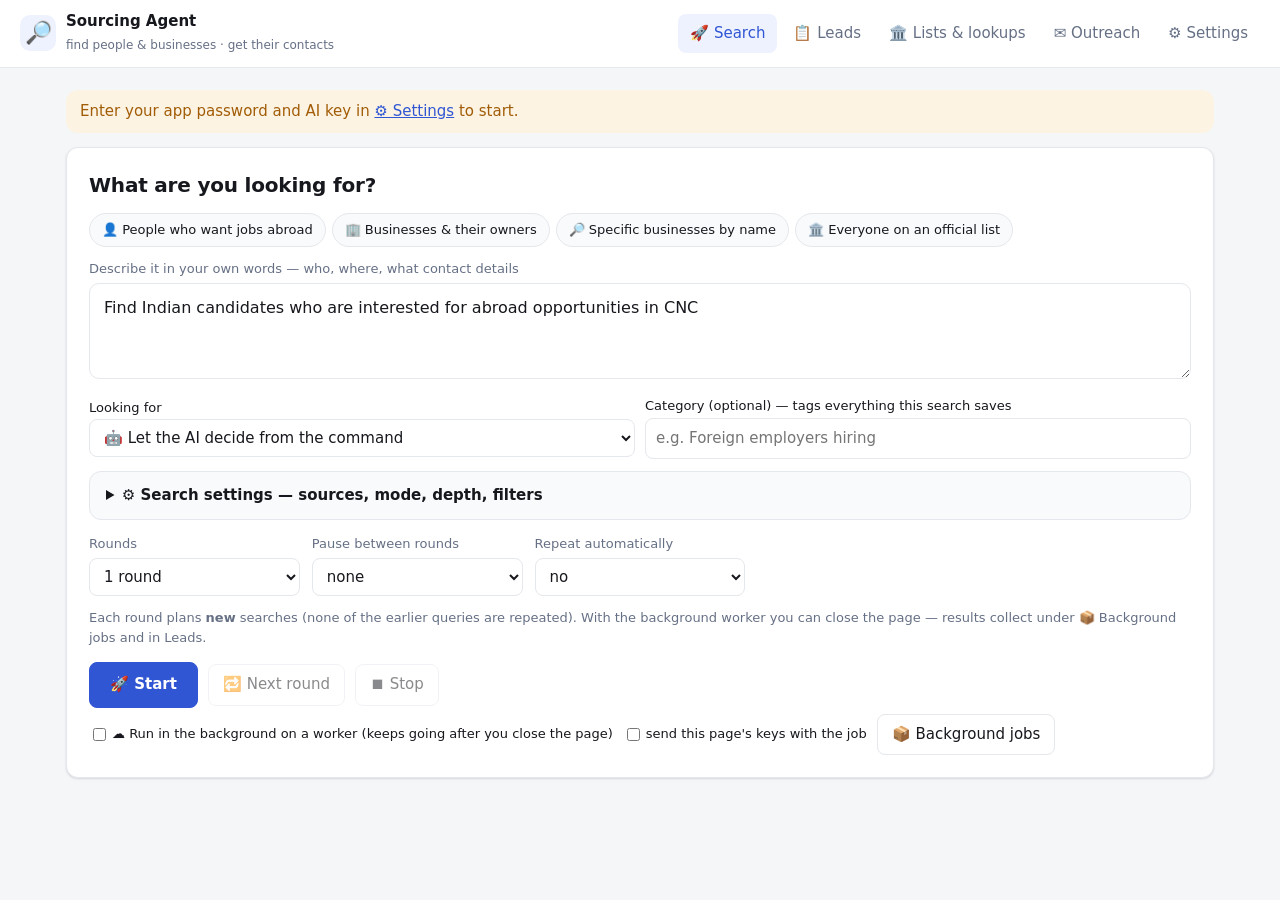
==== commit a577edc3: "Categories for searches; choose candidates vs employers per search - Search page: “Looking for” (AI " ====
--- a/public/index.html
+++ b/public/index.html
@@ -163,6 +163,21 @@
     </div>
     <label for="intent">Describe it in your own words — who, where, what contact details</label>
     <textarea id="intent">Find Indian candidates who are interested for abroad opportunities in CNC</textarea>
+    <div class="row" style="margin-top:8px">
+      <div style="flex:1;min-width:200px">
+        <label for="lookingFor">Looking for</label>
+        <select id="lookingFor">
+          <option value="">🤖 Let the AI decide from the command</option>
+          <option value="people">👤 Candidates — people interested in jobs</option>
+          <option value="organizations">🏢 Employers &amp; businesses — companies, HR, management (B2B)</option>
+        </select>
+      </div>
+      <div style="flex:1;min-width:200px">
+        <label for="catInput">Category (optional) — tags everything this search saves</label>
+        <input id="catInput" list="catList" autocomplete="off" maxlength="60" placeholder="e.g. Foreign employers hiring">
+        <datalist id="catList"></datalist>
+      </div>
+    </div>
     <details class="adv" id="advBox"><summary>⚙️ Search settings — sources, mode, depth, filters</summary>
     <div class="row" style="margin-top:8px" id="imSources">
       <span class="status" style="margin:0">Sources:</span>
@@ -262,6 +277,12 @@
     leads with evidence from the same run</span></h2>
   <section class="panel" id="storagePanel">
     <p class="status" id="storageInfo" style="margin-top:0">💾 Checking what is saved in the database…</p>
+    <div class="row" style="margin-bottom:8px">
+      <div style="min-width:240px"><label for="catFilter">📁 Category</label>
+        <select id="catFilter"><option value="">All categories</option></select></div>
+      <span class="status" id="catInfo" style="align-self:flex-end"></span>
+    </div>
+    <div id="catSearches"></div>
     <div class="row">
       <button id="showAllSaved" title="Every lead from every run, any score (nothing is hidden by the run or the minimum score)">📚 Show everything saved</button>
       <button id="lastRunBtn" title="Saved contacts from the most recent run or batch job (use “Found in” in the table to pick another run)">🆕 Contacts from the last run</button>
@@ -830,7 +851,9 @@
     const c = selCountry.value.toLowerCase(), s = selSkill.value.toLowerCase(),
           role = roleIn.value.trim().toLowerCase(), p = selPlatform.value;
     const win = windows.find((w) => w.label === selWhen.value);
+    const cat = key === "db" ? state.catFilter : "";
     return getRecords().filter((r) =>
+      (!cat || asList(r.categories).includes(cat)) &&
       (!win || inWindow(r.discovered_at, win)) &&
       (!c || asList(r.target_countries).some((x) => x.toLowerCase() === c)) &&
       (!s || asList(r.skills).some((x) => x.toLowerCase() === s)) &&
@@ -1115,8 +1138,10 @@
     reprocess: $("imReprocess").checked, intent: intent || "", extraction: $("extraction").value,
     only_interested: $("onlyInterested").checked, enrich: $("useLeadDb").checked, require_both: $("requireBoth").checked,
     classic: (m.mode || $("searchMode").value) === "combined", plan_queries: planQueries || [],
-    verify_fit: true, strict_requirements: $("strictReq").checked, expand_related: $("expandRelated").checked };
-}
+    verify_fit: true, strict_requirements: $("strictReq").checked, expand_related: $("expandRelated").checked,
+    category: runCategory() };
+}
+function runCategory() { return $("catInput").value.trim().slice(0, 60); }
 function esc(t) { const d = document.createElement("div"); d.textContent = t == null ? "" : String(t); return d.innerHTML; }
 function imRenderSpec(spec) {
   const li = (a) => (a || []).map((x) => `<code>${esc(x)}</code>`).join(" ") || "—";
@@ -1257,8 +1282,12 @@
   logEv("info", roundNo > 1 ? `Round ${roundNo}: understanding the command again, avoiding ${rounds.queries.length} queries already used…`
                             : "Understanding the command and planning searches…");
   const u = await api("/api/im/understand", { command: intent, sources, max_age_days: months ? Math.round(months * 30.5) : null,
-    num_queries: numQueries, exclude_queries: rounds.queries, auto_sources: auto });
+    num_queries: numQueries, exclude_queries: rounds.queries, auto_sources: auto,
+    target: $("lookingFor").value, category: roundNo === 1 ? runCategory() : "", mode });
   const spec = u.spec;
+  logEv("plan", `Searching for: ${spec.target === "organizations" ? "🏢 employers & businesses (B2B) — their HR, management and contacts"
+    : "👤 candidates — people who say they are interested"}${$("lookingFor").value ? " (your choice)" : " (AI's reading of the command — change it under “Looking for”)"}` +
+    (runCategory() ? ` · 📁 category “${runCategory()}”` : ""));
   if (auto) logEv("plan", "AI source plan: " + (spec.source_plan || []).filter((c) => c.weight >= 50).slice(0, 6)
     .map((c) => `${SOURCE_LABEL[c.source] || c.source} ${c.weight} (${c.reason})`).join(" · ") +
     ((spec.places || []).length ? ` · ${spec.places.length} places: ${spec.places.slice(0, 12).join(", ")}${spec.places.length > 12 ? "…" : ""}` : ""));
@@ -1547,7 +1576,7 @@
 
 $("imLoad").onclick = async () => {
   try {
-    const r = await api(`/api/im/leads?min_score=${Number($("imMin").value) || 0}`);
+    const r = await api(`/api/im/leads?min_score=${Number($("imMin").value) || 0}&category=${encodeURIComponent(state.catFilter || "")}`);
     im.leads.clear(); r.leads.forEach((L) => im.leads.set(L.id, L)); im.runId = ""; $("imOnlyRun").checked = false;
     imRenderLeads();
   } catch (e) { alert(e.message); }
@@ -1740,7 +1769,8 @@
       num_queries: Math.max(4, Math.min(60, num("numWaves") * num("qpw"))), max_urls: Math.max(num("maxUrls") || 30, 60),
       batch: Math.min(8, num("batch") || 5), settings: imSettings({ mode: "combined" }, intent, []),
       use_page_keys: $("bgKeys").checked, rounds: Number($("roundsN").value) || 1,
-      pause_minutes: Number($("roundPause").value) || 0, repeat_hours: Number($("repeatEvery").value) || 0 });
+      pause_minutes: Number($("roundPause").value) || 0, repeat_hours: Number($("repeatEvery").value) || 0,
+      target: $("lookingFor").value, category: runCategory() });
     $("runStatus").textContent = r.workers.length ? `Queued — ${r.workers.length} worker(s) online.` :
       "Queued, but no worker is online: start worker/worker.py (see README) and it will pick this up.";
     watchJob(r.job.id);
@@ -1821,13 +1851,24 @@
   try {
     const mode = $("searchMode").value;
     $("doctor").innerHTML = "";
-    if (mode === "classic") await runPipeline(intent, totals, rounds);
-    else await runCombined(intent, totals, rounds, mode);
+    let useMode = mode;
+    if (mode === "classic") {
+      // The classic reader finds job seekers; a command for employers / HR / management goes to the business search
+      const k = $("lookingFor").value === "organizations" ? { hiring_side: true }
+        : $("lookingFor").value === "people" ? {} : await api("/api/command-kind", { command: intent }).catch(() => ({}));
+      if (k.hiring_side) {
+        logEv("warning", "This command asks for employers / HR / management who are hiring — the classic reader only " +
+          "finds job seekers, so this run uses the Intent Miner's business (B2B) search instead.");
+        useMode = "intent";
+      }
+    }
+    if (useMode === "classic") await runPipeline(intent, totals, rounds);
+    else await runCombined(intent, totals, rounds, useMode);
     logEv("done", `${state.stop ? "Stopped by user." : "All waves complete."} ${totals.records} candidates saved from ${totals.crawled} scraped pages.`);
   } catch (e) {
     logEv("error", e.message);
   } finally {
-    markRunEnd(); setRunning(false); renderRun();
+    markRunEnd(); setRunning(false); renderRun(); if (runCategory()) loadCategories();
     let spec = null; try { spec = JSON.parse($("imSpec").dataset.spec || "null"); } catch (_) {}
     runDoctor(spec);
   }
@@ -1843,7 +1884,7 @@
   const roundNo = rounds.round + 1;
   if (roundNo > 1) logEv("info", `Round ${roundNo}: planning new searches that avoid ${rounds.queries.length} queries already used.`);
   const plan = await api("/api/plan", { intent, num_waves: settings.numWaves, queries_per_wave: settings.qpw,
-    round: roundNo, exclude_queries: rounds.queries, respect_robots: settings.robots });
+    round: roundNo, exclude_queries: rounds.queries, respect_robots: settings.robots, category: runCategory() });
   const waves = plan.waves;
   (plan.warnings || []).forEach((w) => logEv("warning", w));
   if ((plan.role_keywords || []).length || (plan.locations || []).length)
@@ -1912,7 +1953,8 @@
           respect_robots: settings.robots, snippet_fallback: settings.snippet,
           extraction: settings.extraction, plan_queries: waves.flatMap((w) => w.queries),
           max_age_months: settings.maxAge, role_keywords: plan.role_keywords || [], locations: plan.locations || [],
-          only_interested: settings.onlyInterested, enrich: settings.useLeadDb, require_both: settings.requireBoth });
+          only_interested: settings.onlyInterested, enrich: settings.useLeadDb, require_both: settings.requireBoth,
+          category: runCategory() });
         for (const k of ["crawled", "blocked", "failed", "records", "dropped"]) stats[k] += r.stats[k];
         totals.crawled += r.stats.crawled; totals.records += r.stats.records;
         const why = Object.entries(r.block_reasons || {}).map(([k, n]) => `${n}× ${k}`).join(", ");
@@ -2087,7 +2129,7 @@
 async function allIntentLeads() {
   const out = [];
   for (let off = 0; ; off += 2000) {
-    const r = await api(`/api/im/leads?min_score=0&limit=2000&offset=${off}`);
+    const r = await api(`/api/im/leads?min_score=0&limit=2000&offset=${off}&category=${encodeURIComponent(state.catFilter || "")}`);
     out.push(...r.leads);
     $("backupOut").textContent = `${out.length} intent leads loaded…`;
     if (r.leads.length < 2000) return out;
@@ -2109,7 +2151,8 @@
     const leads = await allIntentLeads();
     im.leads.clear(); leads.forEach((L) => im.leads.set(L.id, L)); im.runId = ""; $("imOnlyRun").checked = false;
     $("imMin").value = 0; imRenderLeads();
-    $("backupOut").textContent = `Showing all ${leads.length} intent leads (every run, any score).`;
+    $("backupOut").textContent = `Showing all ${leads.length} intent leads (every run, any score` +
+      (state.catFilter ? `, category “${state.catFilter}”)` : ")") + ".";
     state.runFilter = ""; document.querySelector('[data-tab="db"]').click(); $("loadDb").onclick();
   } catch (e) { $("backupOut").textContent = "❌ " + e.message; }
 };
@@ -2129,10 +2172,12 @@
   const stamp = new Date().toISOString().slice(0, 16).replace(/[-:T]/g, "");
   try {
     $("backupOut").textContent = "Loading every saved contact…";
-    const cands = (await api("/api/candidates")).candidates;
-    saveFile(toCsv(cands), `all_contacts_${stamp}.csv`);
+    const cat = state.catFilter || "";
+    const tag = cat ? "_" + cat.replace(/[^\w-]+/g, "_").slice(0, 40) : "";
+    const cands = (await api("/api/candidates")).candidates.filter((r) => !cat || asList(r.categories).includes(cat));
+    saveFile(toCsv(cands), `${cat ? "contacts" : "all_contacts"}${tag}_${stamp}.csv`);
     const leads = await allIntentLeads();
-    saveFile(toCsv(leads), `all_intent_leads_${stamp}.csv`);
+    saveFile(toCsv(leads), `${cat ? "intent_leads" : "all_intent_leads"}${tag}_${stamp}.csv`);
     $("backupOut").textContent = `Downloaded ${cands.length} contacts and ${leads.length} intent leads.`;
   } catch (e) { $("backupOut").textContent = "❌ " + e.message; }
 };
@@ -2183,8 +2228,45 @@
   }
 }
 
+// ---------- 📁 categories ----------
+async function loadCategories() {
+  try {
+    const cats = (await api("/api/categories")).categories || [];
+    $("catList").replaceChildren(...cats.map((c) => new Option(c.name, c.name)));
+    const keep = $("catFilter").value;
+    $("catFilter").replaceChildren(new Option("All categories", ""), ...cats.map((c) =>
+      new Option(`${c.name} — ${c.searches} searches · ${c.contacts} contacts · ${c.leads} leads`, c.name)));
+    if (cats.some((c) => c.name === keep)) $("catFilter").value = keep;
+    return cats;
+  } catch (_) { return []; }
+}
+async function showCategory() {
+  const name = $("catFilter").value;
+  state.catFilter = name;
+  $("catSearches").replaceChildren();
+  $("catInfo").textContent = name ? "Contacts, leads, “Show everything”, downloads and the saved-contacts table now show only this category." : "";
+  if (name) {
+    try {
+      const list = (await api(`/api/categories/searches?name=${encodeURIComponent(name)}`)).searches || [];
+      const box = document.createElement("div"); box.className = "im-card"; box.style.padding = "8px 12px";
+      box.innerHTML = `<b>Searches in “${esc(name)}” (${list.length})</b>` + list.slice(0, 50).map((x) =>
+        `<div style="font-size:13px;margin-top:4px">${esc((x.started_at || "").slice(0, 16).replace("T", " "))} · ` +
+        `${x.target === "organizations" ? "🏢" : x.target === "people" ? "👤" : "🤖"} ${esc(x.mode || "")} · ${esc((x.command || "").slice(0, 160))}</div>`).join("");
+      $("catSearches").appendChild(box);
+    } catch (e) { $("catInfo").textContent = "❌ " + e.message; }
+  }
+  if (state.dbRecords) buildView($("dbView"), () => state.dbRecords, "db");
+  if (name) $("showAllSaved").onclick();
+}
+$("catFilter").onchange = showCategory;
+$("catInput").value = load("csa_category") || "";
+$("catInput").addEventListener("change", () => store("csa_category", runCategory()));
+$("lookingFor").value = load("csa_looking_for") || "";
+$("lookingFor").addEventListener("change", () => store("csa_looking_for", $("lookingFor").value));
+$("catInput").addEventListener("focus", () => { if (!$("catList").children.length && $("pw").value.trim()) loadCategories(); }, { once: true });
+
 function showView(name) {
-  if (name === "leads" && $("pw").value.trim()) { showStorage(); loadSuggestions(); }
+  if (name === "leads" && $("pw").value.trim()) { showStorage(); loadSuggestions(); loadCategories(); }
   document.querySelectorAll(".view").forEach((v) => v.classList.toggle("hidden", v.dataset.view !== name));
   document.querySelectorAll("#nav button").forEach((b) => b.toggleAttribute("aria-current", b.dataset.view === name));
   store("csa_view", name);
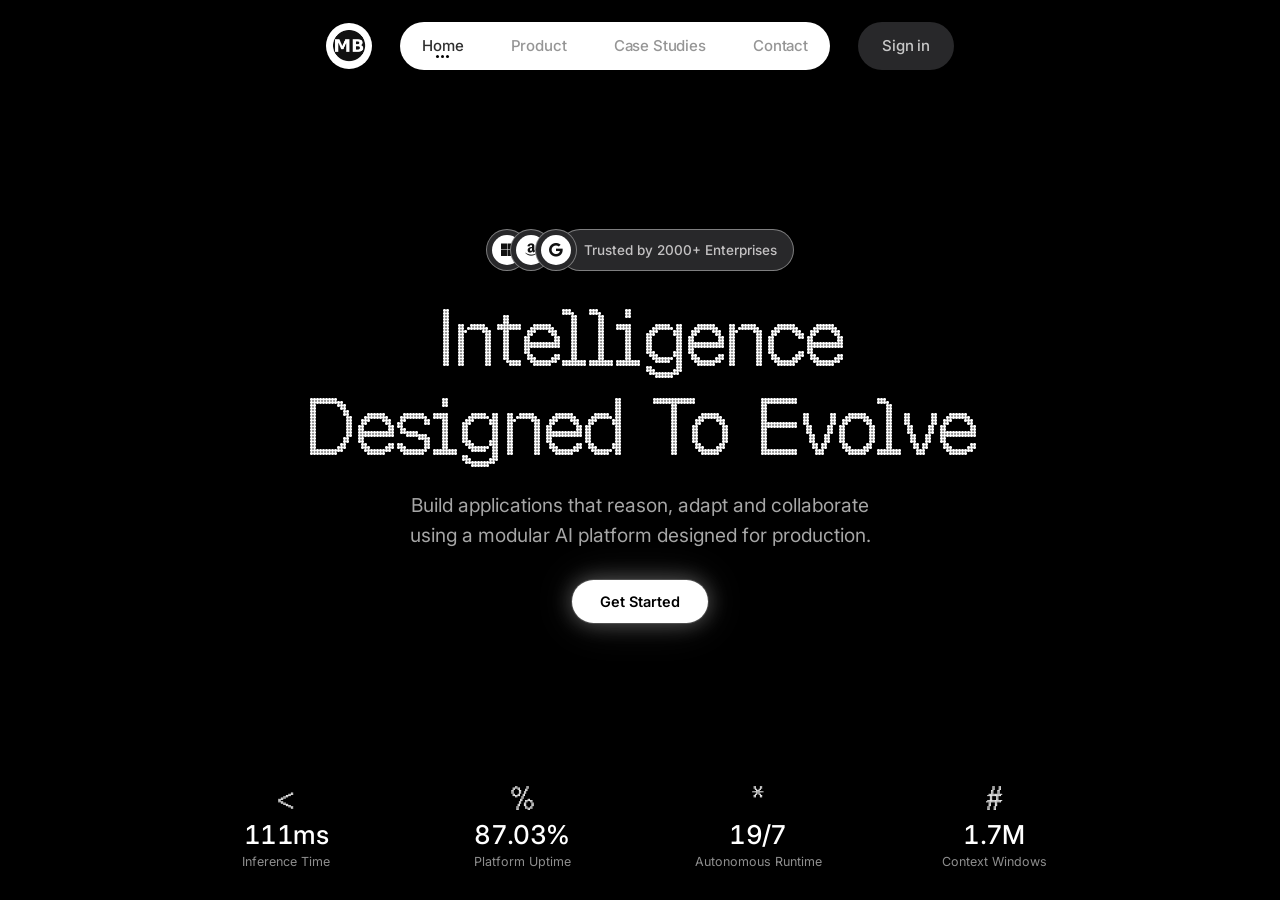
==== commit 9a16e27d: "Landing page (full-screen video, dot-matrix headline) in front of the app; app moved to app.html - p" ====
--- a/public/index.html
+++ b/public/index.html
@@ -1,2335 +1,114 @@
 <!doctype html>
 <html lang="en">
 <head>
-<meta charset="utf-8">
-<meta name="viewport" content="width=device-width, initial-scale=1">
-<title>Candidate Sourcing Agent</title>
-<link rel="icon" href="data:image/svg+xml,<svg xmlns='http://www.w3.org/2000/svg' viewBox='0 0 100 100'><text y='.9em' font-size='90'>🔎</text></svg>">
-<style>
-  :root {
-    --bg: #f5f6f8; --panel: #ffffff; --panel-2: #f9fafb; --text: #16181d; --muted: #667085; --line: #e4e7ec;
-    --accent: #3056d3; --accent-2: #eef2ff; --accent-text: #ffffff; --ok: #12805c; --ok-bg: #e7f6ef;
-    --warn: #a15c07; --warn-bg: #fdf3e2; --err: #b42318; --err-bg: #fdecea; --code: #f2f4f7;
-    --shadow: 0 1px 2px rgba(16,24,40,.06), 0 1px 3px rgba(16,24,40,.08); --radius: 12px;
-  }
-  @media (prefers-color-scheme: dark) {
-    :root:not([data-theme="light"]) { --bg: #0f1115; --panel: #171a21; --panel-2: #1c2029; --text: #e8eaef; --muted: #98a1b3;
-      --line: #2a2f3a; --accent: #7f9cff; --accent-2: #1d2440; --accent-text: #0b1020; --ok: #4fd1a1; --ok-bg: #11291f;
-      --warn: #f2b84b; --warn-bg: #2d2412; --err: #ff8a80; --err-bg: #331a18; --code: #1f232c; --shadow: none; }
-  }
-  :root[data-theme="dark"] { --bg: #0f1115; --panel: #171a21; --panel-2: #1c2029; --text: #e8eaef; --muted: #98a1b3;
-      --line: #2a2f3a; --accent: #7f9cff; --accent-2: #1d2440; --accent-text: #0b1020; --ok: #4fd1a1; --ok-bg: #11291f;
-      --warn: #f2b84b; --warn-bg: #2d2412; --err: #ff8a80; --err-bg: #331a18; --code: #1f232c; --shadow: none; }
-  * { box-sizing: border-box; }
-  html { -webkit-text-size-adjust: 100%; }
-  body { margin: 0; background: var(--bg); color: var(--text);
-    font: 15px/1.55 Inter, system-ui, -apple-system, "Segoe UI", Roboto, sans-serif; }
-  /* ---- shell ---- */
-  .topbar { position: sticky; top: 0; z-index: 20; display: flex; align-items: center; gap: 16px; flex-wrap: wrap;
-    padding: 10px 20px; background: color-mix(in srgb, var(--panel) 92%, transparent); backdrop-filter: blur(8px);
-    border-bottom: 1px solid var(--line); }
-  .brand { display: flex; align-items: center; gap: 10px; margin-right: auto; }
-  .brand .logo { font-size: 22px; width: 36px; height: 36px; display: grid; place-items: center; border-radius: 10px;
-    background: var(--accent-2); }
-  .brand b { display: block; font-size: 15px; } .brand small { color: var(--muted); font-size: 12px; }
-  .nav { display: flex; gap: 4px; flex-wrap: wrap; }
-  .nav button { border: 0; background: transparent; padding: 8px 12px; border-radius: 8px; color: var(--muted); font-weight: 500; }
-  .nav button:hover { background: var(--panel-2); color: var(--text); }
-  .nav button[aria-current=page] { background: var(--accent-2); color: var(--accent); }
-  .nav .count { display: inline-block; min-width: 18px; padding: 0 6px; border-radius: 99px; background: var(--accent);
-    color: var(--accent-text); font-size: 11px; line-height: 18px; text-align: center; }
-  .nav .count:empty { display: none; }
-  main { max-width: 1180px; margin: 0 auto; padding: 22px 16px 80px; }
-  .view > h2:first-child, .view > section:first-child { margin-top: 0; }
-  .banner { background: var(--warn-bg); color: var(--warn); border-radius: var(--radius); padding: 10px 14px; margin-bottom: 14px; }
-  h1 { font-size: 24px; margin: 0 0 4px; }
-  h2 { font-size: 18px; margin: 28px 0 10px; letter-spacing: -.01em; }
-  h3.sec { font-size: 14px; color: var(--muted); text-transform: uppercase; letter-spacing: .04em; margin: 8px 0; }
-  .sub { color: var(--muted); margin: 0 0 20px; }
-  /* ---- surfaces ---- */
-  .panel { background: var(--panel); border: 1px solid var(--line); border-radius: var(--radius); padding: 18px;
-    box-shadow: var(--shadow); margin-bottom: 14px; }
-  .hero { padding: 22px; }
-  .hero-head { display: flex; gap: 12px; align-items: center; justify-content: space-between; flex-wrap: wrap; margin-bottom: 12px; }
-  .hero-head h2 { margin: 0; font-size: 20px; }
-  .hero textarea#intent { min-height: 96px; font-size: 16px; padding: 12px 14px; border-radius: 10px; }
-  .chips { display: flex; gap: 6px; flex-wrap: wrap; }
-  .chip { border-radius: 99px; padding: 6px 12px; font-size: 13px; background: var(--panel-2); }
-  .chip.on { background: var(--accent-2); border-color: var(--accent); color: var(--accent); }
-  details.adv, details.panel-d { background: var(--panel); border: 1px solid var(--line); border-radius: var(--radius);
-    padding: 12px 16px; box-shadow: var(--shadow); }
-  details.adv { background: var(--panel-2); box-shadow: none; }
-  details.panel-d { margin: 0 0 14px; }
-  details.panel-d > summary, details.adv > summary { font-weight: 600; color: var(--text); }
-  .rounds { display: grid; gap: 12px; grid-template-columns: repeat(auto-fill, minmax(180px, 1fr)); margin-top: 14px;
-    align-items: end; }
-  .rounds .hint { grid-column: 1 / -1; margin: 0; }
-  /* ---- forms ---- */
-  label { display: block; font-size: 13px; color: var(--muted); margin-bottom: 4px; }
-  input, select, textarea { width: 100%; font: inherit; color: var(--text); background: var(--panel);
-    border: 1px solid var(--line); border-radius: 8px; padding: 8px 10px; transition: border-color .15s, box-shadow .15s; }
-  input:focus, select:focus, textarea:focus { outline: none; border-color: var(--accent);
-    box-shadow: 0 0 0 3px color-mix(in srgb, var(--accent) 20%, transparent); }
-  textarea { min-height: 70px; resize: vertical; }
-  input[type=checkbox] { width: auto; margin-right: 6px; accent-color: var(--accent); }
-  .row label, label:has(> input[type=checkbox]) { display: inline-flex; align-items: center; color: var(--text); margin: 0; }
-  .grid { display: grid; gap: 12px; grid-template-columns: repeat(auto-fill, minmax(180px, 1fr)); }
-  .row { display: flex; gap: 10px; flex-wrap: wrap; align-items: center; }
-  button { font: inherit; border: 1px solid var(--line); background: var(--panel); color: var(--text);
-    border-radius: 8px; padding: 8px 14px; cursor: pointer; transition: background .15s, border-color .15s; }
-  button:hover { border-color: var(--accent); }
-  button.primary { background: var(--accent); color: var(--accent-text); border-color: var(--accent); font-weight: 600;
-    padding: 10px 20px; }
-  button.primary:hover { filter: brightness(1.05); }
-  button:disabled { opacity: .5; cursor: not-allowed; }
-  details { margin-top: 12px; }
-  summary { cursor: pointer; color: var(--muted); }
-  .status { font-size: 13px; color: var(--muted); }
-  .ok { color: var(--ok); } .warn { color: var(--warn); } .err { color: var(--err); }
-  pre.log { background: var(--code); border-radius: 10px; padding: 12px 14px; max-height: 320px;
-    overflow: auto; font: 12.5px/1.55 ui-monospace, "SF Mono", Consolas, monospace; white-space: pre-wrap; margin: 0; }
-  /* ---- tables ---- */
-  .table-wrap { overflow-x: auto; border: 1px solid var(--line); border-radius: var(--radius); background: var(--panel); }
-  table { border-collapse: collapse; width: 100%; font-size: 13px; }
-  th, td { text-align: left; padding: 8px 10px; border-bottom: 1px solid var(--line); vertical-align: top; }
-  tr:hover td { background: var(--panel-2); }
-  th { background: var(--panel-2); font-weight: 600; white-space: nowrap; position: sticky; top: 0; color: var(--muted);
-    font-size: 12px; text-transform: uppercase; letter-spacing: .03em; }
-  td.num, th.num { text-align: right; font-variant-numeric: tabular-nums; }
-  td.evidence { min-width: 280px; max-width: 420px; }
-  td[contenteditable=true] { outline: none; }
-  td[contenteditable=true]:focus { background: var(--code); }
-  td.dirty { box-shadow: inset 3px 0 0 var(--warn); }
-  .tabs { display: flex; gap: 6px; margin-bottom: 12px; }
-  .tabs button[aria-selected=true] { border-color: var(--accent); color: var(--accent); background: var(--accent-2); }
-  .hidden { display: none !important; }
-  /* ---- cards ---- */
-  .card { background: var(--panel); border: 1px solid var(--line); border-radius: var(--radius); padding: 12px 14px; margin-bottom: 10px; }
-  .card h3 { margin: 0; font-size: 15px; }
-  .card .meta { color: var(--muted); font-size: 13px; }
-  .card textarea { min-height: 90px; margin-top: 8px; }
-  .badge { display: inline-block; font-size: 12px; padding: 1px 8px; border-radius: 99px; border: 1px solid var(--line); }
-  .badge.sent { border-color: var(--warn); color: var(--warn); }
-  .badge.replied { border-color: var(--ok); color: var(--ok); }
-  .badge.not_interested { color: var(--muted); }
-  .im-card { border: 1px solid var(--line); border-radius: var(--radius); background: var(--panel); padding: 14px 16px;
-    margin: 10px 0; box-shadow: var(--shadow); }
-  .im-card h4 { margin: 0 0 8px; font-size: 15px; display: flex; gap: 8px; align-items: center; flex-wrap: wrap; }
-  .im-tier { font-size: 11px; font-weight: 700; padding: 2px 8px; border-radius: 99px; border: 1px solid var(--line);
-    letter-spacing: .02em; }
-  .im-tier.HIGH { color: var(--ok); border-color: var(--ok); background: var(--ok-bg); }
-  .im-tier.MEDIUM { color: var(--warn); border-color: var(--warn); background: var(--warn-bg); }
-  .im-meta { display: grid; gap: 4px 16px; grid-template-columns: repeat(auto-fill, minmax(210px, 1fr)); font-size: 13px; }
-  .im-meta b { color: var(--muted); font-weight: 500; }
-  .im-quote { margin: 8px 0; padding: 6px 10px; border-left: 3px solid var(--accent); background: var(--panel-2);
-    border-radius: 0 8px 8px 0; font-size: 13px; }
-  .im-why { font-size: 13px; color: var(--muted); margin: 4px 0 0; padding: 0; list-style: none; }
-  .im-spec { font-size: 13px; }
-  .im-spec code { background: var(--code); padding: 1px 6px; border-radius: 6px; }
-  .filters { display: grid; gap: 10px; grid-template-columns: repeat(auto-fill, minmax(180px, 1fr)); margin-bottom: 10px; }
-  a { color: var(--accent); word-break: break-word; }
-  @media (max-width: 640px) {
-    .topbar { padding: 8px 12px; } .brand small { display: none; }
-    .nav { width: 100%; overflow-x: auto; flex-wrap: nowrap; } .nav button { white-space: nowrap; }
-    main { padding: 14px 12px 64px; } .panel, .hero { padding: 14px; }
-  }
-</style>
+  <meta charset="utf-8" />
+  <meta name="viewport" content="width=device-width, initial-scale=1, viewport-fit=cover" />
+  <title>Intelligence Designed To Evolve</title>
+  <link rel="icon" type="image/webp" href="assets/logo.webp" />
+  <link rel="preconnect" href="https://fonts.googleapis.com" />
+  <link rel="preconnect" href="https://fonts.gstatic.com" crossorigin />
+  <link href="https://fonts.googleapis.com/css2?family=Inter:wght@400;500;600&display=swap" rel="stylesheet" />
+  <link
+    href="https://db.onlinewebfonts.com/c/8cb707a9b8a73f8a7403336b861c3074?family=BubbledotICG-FinePos"
+    rel="stylesheet"
+  />
+  <link
+    rel="stylesheet"
+    href="https://cdnjs.cloudflare.com/ajax/libs/font-awesome/6.5.2/css/all.min.css"
+    integrity="sha512-SnH5WK+bZxgPHs44uWIX+LLJAJ9/2PkPKZ5QiAj6Ta86w+fsb2TkcmfRyVX3pBnMFcV7oQPJkl9QevSCWr3W6A=="
+    crossorigin="anonymous"
+    referrerpolicy="no-referrer"
+  />
+  <link rel="stylesheet" href="styles.css" />
 </head>
 <body>
-
-<header class="topbar">
-  <div class="brand"><span class="logo">🔎</span><div><b>Sourcing Agent</b><small>find people &amp; businesses · get their contacts</small></div></div>
-  <nav class="nav" id="nav">
-    <button data-view="search" aria-current="page">🚀 Search</button>
-    <button data-view="leads">📋 Leads <span class="count" id="navLeads"></span></button>
-    <button data-view="lists">🏛️ Lists &amp; lookups</button>
-    <button data-view="outreach">✉️ Outreach</button>
-    <button data-view="settings">⚙️ Settings</button>
-  </nav>
-</header>
-<main>
-  <div class="banner hidden" id="setupBanner">Enter your app password and AI key in <a href="#" data-goto="settings">⚙️ Settings</a> to start.</div>
-
-  <div class="view" data-view="search">
-  <section class="panel hero">
-    <div class="hero-head">
-      <h2>What are you looking for?</h2>
-      <div class="chips" id="presets">
-        <button class="chip" data-preset="people">👤 People who want jobs abroad</button>
-        <button class="chip" data-preset="business">🏢 Businesses &amp; their owners</button>
-        <button class="chip" data-preset="names">🔎 Specific businesses by name</button>
-        <button class="chip" data-preset="list">🏛️ Everyone on an official list</button>
-      </div>
-    </div>
-    <label for="intent">Describe it in your own words — who, where, what contact details</label>
-    <textarea id="intent">Find Indian candidates who are interested for abroad opportunities in CNC</textarea>
-    <div class="row" style="margin-top:8px">
-      <div style="flex:1;min-width:200px">
-        <label for="lookingFor">Looking for</label>
-        <select id="lookingFor">
-          <option value="">🤖 Let the AI decide from the command</option>
-          <option value="people">👤 Candidates — people interested in jobs</option>
-          <option value="organizations">🏢 Employers &amp; businesses — companies, HR, management (B2B)</option>
-        </select>
-      </div>
-      <div style="flex:1;min-width:200px">
-        <label for="catInput">Category (optional) — tags everything this search saves</label>
-        <input id="catInput" list="catList" autocomplete="off" maxlength="60" placeholder="e.g. Foreign employers hiring">
-        <datalist id="catList"></datalist>
-      </div>
-    </div>
-    <details class="adv" id="advBox"><summary>⚙️ Search settings — sources, mode, depth, filters</summary>
-    <div class="row" style="margin-top:8px" id="imSources">
-      <span class="status" style="margin:0">Sources:</span>
-      <label><input type="checkbox" value="search" checked>Search engines</label>
-      <label><input type="checkbox" value="reddit" checked>Reddit</label>
-      <label><input type="checkbox" value="quora" checked>Quora</label>
-      <label><input type="checkbox" value="forums" checked>Forums &amp; websites</label>
-      <label><input type="checkbox" value="linkedin">LinkedIn (search-indexed)</label>
-      <label><input type="checkbox" value="facebook">Facebook (search-indexed)</label>
-      <label><input type="checkbox" value="youtube" checked>YouTube comments</label>
-      <label><input type="checkbox" value="blogs" checked>Blogs</label>
-      <label><input type="checkbox" value="rss">RSS feeds</label>
-      <label title="Local businesses with phone number, website and address (needs a Serper / SerpApi key or GOOGLE_PLACES_API_KEY)"><input type="checkbox" value="maps">Google Maps listings</label>
-      <label title="JustDial, IndiaMART, Sulekha, OLX … (read through your unblocker keys; untick Respect robots.txt)"><input type="checkbox" value="directories">Business directories</label>
-    </div>
-    <div class="row" style="margin-top:4px">
-      <label><input id="autoSources" type="checkbox" checked>🤖 Let the AI choose the best sources for each command (ignores the ticks above)</label>
-    </div>
-    <div class="row" style="margin-top:6px">
-      <label for="searchMode" style="margin:0">Search mode</label>
-      <select id="searchMode" style="width:auto">
-        <option value="combined">Combined — Intent Miner sources &amp; scoring + classic page reader (recommended)</option>
-        <option value="intent">Intent Miner only</option>
-        <option value="classic">Classic waves only</option>
-      </select>
-    </div>
-    <details>
-      <summary>Wave depth &amp; crawler settings</summary>
-      <div class="grid" style="margin-top:10px">
-        <div><label for="numWaves">Number of waves</label><input id="numWaves" type="number" min="1" max="6" value="3"></div>
-        <div><label for="qpw">Queries per wave</label><input id="qpw" type="number" min="1" max="10" value="5"></div>
-        <div><label for="maxRes">Max results per query</label><input id="maxRes" type="number" min="5" max="100" value="20"></div>
-        <div><label for="maxUrls">Max fresh URLs per wave</label><input id="maxUrls" type="number" min="5" max="100" value="30"></div>
-        <div><label for="batch">Batch size</label><input id="batch" type="number" min="2" max="8" value="5"></div>
-        <div><label for="timeout">Page timeout (s)</label><input id="timeout" type="number" min="5" max="30" value="15"></div>
-        <div><label for="region">Search region</label>
-          <select id="region"><option>in-en</option><option>wt-wt</option><option>us-en</option><option>uk-en</option><option>de-de</option></select></div>
-        <div><label for="backend">Search backend</label>
-          <select id="backend"><option value="all">all engines at once (DuckDuckGo + every search API key, merged)</option><option value="auto">auto (DuckDuckGo + Google)</option><option value="google">google only (search API)</option><option value="duckduckgo">duckduckgo only</option></select></div>
-        <div><label for="maxAge" title="Search only recent pages, and drop leads whose post / comment is older. Leads with no date found are kept.">Only leads active in the last</label>
-          <select id="maxAge"><option value="1">1 month</option><option value="3">3 months</option><option value="6" selected>6 months</option><option value="12">12 months</option><option value="24">2 years</option><option value="0">any time</option></select></div>
-        <div><label for="extraction" title="How pages are read. Rules find emails, phone numbers, names, roles and countries with pattern matching — no AI tokens. The AI is then only used once per round, to plan the searches.">Page reading</label>
-          <select id="extraction"><option value="rules">rules — no AI tokens</option><option value="hybrid">hybrid — AI only when rules find nobody</option><option value="ai">AI reads every page</option></select></div>
-      </div>
-      <div class="row" style="margin-top:10px">
-        <label title="LinkedIn and Facebook disallow crawlers in robots.txt. Untick to read their public posts and comments — check that this fits your use and their terms."><input id="robots" type="checkbox" checked>Respect robots.txt (untick to read LinkedIn / Facebook posts)</label>
-        <label><input id="snippet" type="checkbox" checked>Use search snippet when a page is walled/blocked</label>
-      </div>
-      <div class="row" style="margin-top:6px">
-        <label title="Keep only people who say they are interested, keen, looking / open to work, ready to join or share their CV"><input id="onlyInterested" type="checkbox" checked>Only leads who say they're interested / keen</label>
-        <label title="For interested leads (within “Only leads active in the last…”) that are missing a phone or email, look them up in Apollo / Lusha / ContactOut / RocketReach. Uses those services' credits."><input id="useLeadDb" type="checkbox" checked>Look up contacts of interested leads in lead databases (uses credits)</label>
-        <label title="Keep a lead-database result only when the lead then has both a phone number and an email"><input id="requireBoth" type="checkbox" checked>Lead databases: keep only if both phone &amp; email</label>
-        <label title="Businesses whose required registration / licence (e.g. MEA recruiting-agent licence) is not shown anywhere are removed instead of marked “unverified”."><input id="strictReq" type="checkbox">Strict: only businesses whose required registration is shown</label>
-        <label title="Also run the related searches Google suggests for each query (more results for the same intent)."><input id="expandRelated" type="checkbox" checked>Also run Google's related searches</label>
-      </div>
-    </details>
-    </details>
-    <div class="rounds">
-      <div><label for="roundsN">Rounds</label><select id="roundsN"><option value="1">1 round</option><option value="2">2 rounds</option>
-        <option value="3">3 rounds</option><option value="5">5 rounds</option><option value="10">10 rounds</option></select></div>
-      <div><label for="roundPause">Pause between rounds</label><select id="roundPause"><option value="0">none</option>
-        <option value="5">5 min</option><option value="30">30 min</option><option value="60">1 hour</option></select></div>
-      <div><label for="repeatEvery" title="Background worker only: queue the same job again after each finished run">Repeat automatically</label>
-        <select id="repeatEvery"><option value="0">no</option><option value="6">every 6 hours</option><option value="12">every 12 hours</option>
-        <option value="24">every day</option><option value="168">every week</option></select></div>
-      <p class="status hint">Each round plans <b>new</b> searches (none of the earlier queries are repeated). With the background
-        worker you can close the page — results collect under 📦 Background jobs and in Leads.</p>
-    </div>
-    <div class="row" style="margin-top:14px">
-      <button class="primary" id="startBtn">🚀 Start</button>
-      <button id="nextBtn" disabled title="Run new searches for the same intent, avoiding every query already used">🔁 Next round</button>
-      <button id="stopBtn" disabled>⏹ Stop</button>
-      <span class="status" id="runStatus"></span>
-    </div>
-    <div class="row" style="margin-top:6px">
-      <label title="The run is queued in the database and a background worker (worker/worker.py) runs it with no time limit — headless browser, local AI model, SMTP checks. You can close this page."><input id="bgRun" type="checkbox">☁️ Run in the background on a worker (keeps going after you close the page)</label>
-      <label title="Send the keys typed on this page with the job (erased when it finishes). Otherwise the worker uses its own environment keys."><input id="bgKeys" type="checkbox">send this page's keys with the job</label>
-      <button id="jobsBtn">📦 Background jobs</button>
-    </div>
-    <div id="jobsBox"></div>
-  </section>
-
-  
-  <div id="progress" class="hidden">
-    <h2>Progress</h2>
-    <details id="planBox" class="hidden"><summary>🧭 Search plan</summary><pre class="log" id="planText"></pre></details>
-    <div class="table-wrap" style="margin:12px 0"><table id="statsTable"></table></div>
-    <div id="doctor"></div>
-    <pre class="log" id="log"></pre>
+  <div class="bg" aria-hidden="true">
+    <video class="bg-video" autoplay muted loop playsinline>
+      <source
+        src="https://d8j0ntlcm91z4.cloudfront.net/user_38xzZboKViGWJOttwIXH07lWA1P/hf_20260809_012548_ef22562c-c0ae-4816-ad9d-f8922af4e6a7.mp4"
+        type="video/mp4"
+      />
+    </video>
   </div>
 
-  
+  <div class="page">
+    <!-- 1) Header -->
+    <header class="header">
+      <a class="logo" href="./" aria-label="Home">
+        <img src="assets/logo.webp" alt="" width="52" height="52" />
+      </a>
+
+      <nav class="nav" aria-label="Main">
+        <a class="nav-link is-active" href="./" aria-current="page">Home</a>
+        <a class="nav-link" href="app.html#search">Product</a>
+        <a class="nav-link" href="app.html#leads">Case Studies</a>
+        <a class="nav-link" href="app.html#outreach">Contact</a>
+      </nav>
+
+      <a class="sign-in" href="app.html#settings">Sign in</a>
+
+      <button class="burger" type="button" aria-label="Open menu" aria-expanded="false" aria-controls="mobile-menu">
+        <span></span><span></span><span></span>
+      </button>
+    </header>
+
+    <!-- Mobile menu -->
+    <div class="menu-overlay" hidden></div>
+    <nav class="mobile-menu" id="mobile-menu" aria-label="Mobile" hidden>
+      <a class="m-link is-active" href="./" aria-current="page" style="--i: 0">Home</a>
+      <a class="m-link" href="app.html#search" style="--i: 1">Product</a>
+      <a class="m-link" href="app.html#leads" style="--i: 2">Case Studies</a>
+      <a class="m-link" href="app.html#outreach" style="--i: 3">Contact</a>
+      <a class="m-sign-in" href="app.html#settings" style="--i: 4">Sign in</a>
+    </nav>
+
+    <!-- 2) Hero -->
+    <main class="hero">
+      <div class="trust anim" style="--d: 0.05s">
+        <span class="avatar a1"><span class="avatar-inner"><i class="fa-brands fa-microsoft" aria-hidden="true"></i></span></span>
+        <span class="avatar a2"><span class="avatar-inner"><i class="fa-brands fa-amazon" aria-hidden="true"></i></span></span>
+        <span class="avatar a3"><span class="avatar-inner"><i class="fa-brands fa-google" aria-hidden="true"></i></span></span>
+        <span class="trust-pill">Trusted by 2000+ Enterprises</span>
+      </div>
+
+      <h1 class="headline anim">
+        <span class="line l1">Intelligence</span>
+        <span class="line l2">Designed To Evolve</span>
+      </h1>
+
+      <p class="subhead anim" style="--d: 0.28s">
+        Build applications that reason, adapt and collaborate using a modular
+        AI platform designed for production.
+      </p>
+
+      <a class="cta anim" href="app.html#search" style="--d: 0.4s">Get Started</a>
+    </main>
+
+    <!-- 3) Stats -->
+    <section class="stats" aria-label="Platform metrics">
+      <div class="stat anim" style="--d: 0.5s">
+        <span class="stat-icon" aria-hidden="true">&lt;</span>
+        <span class="stat-value" data-target="120" data-suffix="ms" data-decimals="0">0ms</span>
+        <span class="stat-label">Inference Time</span>
+      </div>
+      <div class="stat anim" style="--d: 0.58s">
+        <span class="stat-icon" aria-hidden="true">%</span>
+        <span class="stat-value" data-target="99.99" data-suffix="%" data-decimals="2">0.00%</span>
+        <span class="stat-label">Platform Uptime</span>
+      </div>
+      <div class="stat anim" style="--d: 0.66s">
+        <span class="stat-icon" aria-hidden="true">*</span>
+        <span class="stat-value" data-target="24" data-suffix="/7" data-decimals="0">0/7</span>
+        <span class="stat-label">Autonomous Runtime</span>
+      </div>
+      <div class="stat anim" style="--d: 0.74s">
+        <span class="stat-icon" aria-hidden="true">#</span>
+        <span class="stat-value" data-target="2.4" data-suffix="M" data-decimals="1">0.0M</span>
+        <span class="stat-label">Context Windows</span>
+      </div>
+    </section>
   </div>
 
-  <div class="view hidden" data-view="leads">
-  <h2>🧠 Qualified leads <span style="font-size:13px;color:var(--muted);font-weight:400">— intent-scored
-    leads with evidence from the same run</span></h2>
-  <section class="panel" id="storagePanel">
-    <p class="status" id="storageInfo" style="margin-top:0">💾 Checking what is saved in the database…</p>
-    <div class="row" style="margin-bottom:8px">
-      <div style="min-width:240px"><label for="catFilter">📁 Category</label>
-        <select id="catFilter"><option value="">All categories</option></select></div>
-      <span class="status" id="catInfo" style="align-self:flex-end"></span>
-    </div>
-    <div id="catSearches"></div>
-    <div class="row">
-      <button id="showAllSaved" title="Every lead from every run, any score (nothing is hidden by the run or the minimum score)">📚 Show everything saved</button>
-      <button id="lastRunBtn" title="Saved contacts from the most recent run or batch job (use “Found in” in the table to pick another run)">🆕 Contacts from the last run</button>
-      <button id="backupAll" title="Downloads every saved contact and every intent lead from all runs as two CSV files">💾 Download everything (backup)</button>
-      <span class="status" id="backupOut"></span>
-    </div>
-  </section>
-  <section class="panel" id="sugPanel">
-    <h3 class="sec" style="margin-top:0">💡 Suggested sites</h3>
-    <p class="status" style="margin-top:0">Pages a run read that list many phone numbers / emails but gave few or no leads
-      for that search (e.g. Gulf walk-in lists, recruiter directories). Kept across runs with the contacts found on them.</p>
-    <div class="row">
-      <button id="sugLoad">💡 Show suggested sites</button>
-      <button id="sugCsv">⬇️ Download their contacts (CSV)</button>
-      <label><input id="sugHidden" type="checkbox">include hidden</label>
-      <span class="status" id="sugOut"></span>
-    </div>
-    <div id="sugList"></div>
-  </section>
-  <section class="panel" id="imPanel">
-    <p class="status" style="margin-top:0">Runs with 🚀 Start above (Search mode “Combined” or “Intent Miner only”) and uses the
-      same settings: sources, time window (“Only leads active in the last…”), interested-only, page reading, lead databases.</p>
-    <details><summary>Lead scoring settings</summary>
-      <div class="grid" style="margin-top:8px">
-        <div><label for="imMin">Minimum lead score</label><input id="imMin" type="number" min="0" max="100" value="50"></div>
-      </div>
-      <div class="row" style="margin-top:8px">
-        <label><input id="imReprocess" type="checkbox">Re-score pages seen before</label>
-      </div>
-      <label for="imFeeds" style="margin-top:8px">RSS / Atom feeds (one per line, used when “RSS feeds” is ticked)</label>
-      <textarea id="imFeeds" rows="2" placeholder="https://www.reddit.com/r/germany/new/.rss"></textarea>
-    </details>
-    <div class="row" style="margin-top:12px">
-      <button id="imLoad">📋 Show saved intent leads</button>
-      <button id="imHealthBtn">🩺 Provider health</button>
-      <button id="imFailedBtn">♻️ Failed pages</button>
-    </div>
-    <div class="row" style="margin-top:8px">
-      <button id="recheckBtn" title="Re-read pages from earlier runs to catch new comments / replies. Pages whose content did not change are skipped cheaply.">🔁 Re-check old pages for new comments</button>
-      <label>read more than <select id="recheckAge" style="width:auto"><option value="24">1 day</option><option value="72" selected>3 days</option>
-        <option value="168">1 week</option><option value="720">1 month</option></select> ago</label>
-      <label><input id="recheckProductive" type="checkbox" checked>only pages that gave leads or have comments</label>
-      <label>max <input id="recheckMax" type="number" min="5" max="300" value="60" style="width:80px"> pages</label>
-    </div>
-    
-    
-    
-    
-    <div id="imSpec" class="im-spec"></div>
-    <div id="imExtra"></div>
-    <div class="row" style="margin-top:10px" id="imExport" hidden>
-      <button data-f="csv">⬇️ CSV</button><button data-f="xlsx">⬇️ Excel</button><button data-f="json">⬇️ JSON</button>
-      <button id="imSf" title="Creates Salesforce Leads for leads scoring 80+ that were not pushed before">☁️ Push 80+ to Salesforce</button>
-      <label><input id="imOnlyRun" type="checkbox" checked>this run only</label>
-      <span class="status" id="imExportMsg"></span>
-    </div>
-    <div id="imLeads"></div>
-  </section>
-
-  
-  <h2>Contacts table</h2>
-  <div class="tabs" role="tablist">
-    <button role="tab" aria-selected="true" data-tab="run">This run</button>
-    <button role="tab" aria-selected="false" data-tab="db">All saved candidates (Neon DB)</button>
-  </div>
-  <section id="tab-run"></section>
-  <section id="tab-db" class="hidden">
-    <div class="row" style="margin-bottom:10px"><button id="loadDb">🔄 Load / refresh from Neon DB</button>
-      <button id="enrichBtn" title="For saved leads who said they are interested and are within “Only leads active in the last…”, look up missing phone numbers / emails in Apollo, Lusha, ContactOut and RocketReach (uses their credits)">📇 Find missing contacts for interested leads</button>
-      <span class="status" id="dbStatus"></span></div>
-    <details class="panel" style="margin-bottom:12px" id="importBox">
-      <summary>📥 Import candidates from Naukri / foundit / WorkIndia / Indeed / Apna (employer-account export)</summary>
-      <p style="color:var(--muted);font-size:13px">In your employer account, download the applicants or database
-        search results as Excel / CSV (Naukri Resdex / RMS: select candidates → Download / Export to Excel;
-        foundit, Indeed, Apna, WorkIndia: applicants → Download / Export). Then upload the file here — names, phone
-        numbers, emails, roles, skills and locations are saved with the other leads. The tool never logs in to
-        these portals with your password: automated logins break their terms and get recruiter accounts blocked.</p>
-      <div class="grid">
-        <div><label for="impPortal">Portal</label><select id="impPortal">
-          <option value="naukri">Naukri</option><option value="foundit">foundit</option><option value="workindia">WorkIndia</option>
-          <option value="indeed">Indeed</option><option value="apna">Apna</option><option value="naukrigulf">Naukrigulf</option>
-          <option value="other">Other portal / ATS</option></select></div>
-        <div><label for="impFile">Export file (.xlsx, .xls or .csv, up to 4 MB)</label><input id="impFile" type="file" accept=".xlsx,.xls,.csv,.txt,.html"></div>
-        <div style="align-self:flex-end"><label title="Tick when the file lists people who applied to your job — they are marked as interested"><input id="impApplied" type="checkbox" checked>These people applied to my job</label></div>
-        <div style="align-self:flex-end"><button id="impBtn">📥 Import</button></div>
-      </div>
-      <p class="status" id="impOut"></p>
-    </details>
-    <div id="dbView"></div>
-  </section>
-  
-
-  </div>
-
-  <div class="view hidden" data-view="lists">
-    <h2>Lists &amp; lookups</h2>
-    <p class="status">Complete lists come from official registers; specific businesses and posts can be looked up directly.</p>
-    <details class="panel-d" open id="govBox"><summary>🏛️ Government &amp; official lists — import, match, make leads</summary>
-      <p class="status">Import public lists published by government bodies, then every lead (from new runs, or with the
-        button below) is matched to its official record: the AI compares name (spelling variants, Pvt/Ltd, initials),
-        place, type and any registration no. A confirmed match adds the record's registered phone / email / website /
-        address to the lead; weaker ones are shown as “possible” for you to check. Good sources: MCA company / LLP master
-        data, state transport lists of motor-driving schools, NCVT / Skill India ITI & training-partner lists, Indian
-        Nursing Council institutions, Udyam lists, any data.gov.in dataset. Voter rolls, Aadhaar, e-Shram and similar ID
-        lists are refused (not public; illegal to use for outreach).</p>
-      <div class="grid">
-        <div><label for="govName">List name</label><input id="govName" placeholder="Punjab motor driving schools 2025"></div>
-        <div><label for="govKind">Contains</label><select id="govKind"><option value="org">Organisations (institutes, schools, companies)</option>
-          <option value="person">People (professional register, e.g. nursing council)</option></select></div>
-      </div>
-      <div class="row" style="margin-top:6px"><input id="govFile" type="file" accept=".csv,.xlsx,.xls,.html,.htm">
-        <label><input id="govReplace" type="checkbox">replace this list if it exists</label>
-        <button id="govImportBtn">⬆️ Import file</button></div>
-      <div class="row" style="margin-top:6px"><input id="govResource" placeholder="data.gov.in resource id (from the dataset's API tab)" style="flex:1">
-        <button id="govApiBtn">⬇️ Import from data.gov.in</button></div>
-      <div class="row" style="margin-top:6px"><input id="govUrl" placeholder="or a link to a published list — PDF / Excel / CSV / web table (e.g. MEA list of active recruiting agents)" style="flex:1">
-        <button id="govUrlBtn">🔗 Import from link</button></div>
-      <div class="row" style="margin-top:6px"><label>Region for “Make leads” <input id="govRegion" placeholder="North India, or Punjab, Haryana, or Ludhiana" style="width:260px"></label>
-        <span class="status">📚 Imported lists → ➕ Make leads: every business of the list in that region becomes a lead, and its phone / email / website / owners are looked up.</span></div>
-      <div class="row" style="margin-top:6px"><button id="govMatchBtn">🔎 Match saved leads now</button>
-        <label><input id="govOnlyNew" type="checkbox" checked>only leads not matched before</label>
-        <button id="govListBtn">📚 Imported lists</button></div>
-      <div id="govOut" class="status"></div>
-    </details>
-    <details class="panel-d" open id="namesBoxD"><summary>🏢 Find specific businesses by name</summary>
-      <p class="status">Type business names (one per line, up to 8 at a time) — each is looked up on Google Maps (phone, website,
-        address), its own website is read (phones, emails, WhatsApp, people) and its owners / directors are searched on LinkedIn.</p>
-      <textarea id="namesBox" rows="3" placeholder="Magic Billion&#10;Aimpersand&#10;Moksh Overseas"></textarea>
-      <div class="row" style="margin-top:6px"><input id="namesCity" placeholder="city (optional, e.g. Gurugram)" style="width:220px">
-        <button id="namesBtn">🏢 Find these businesses</button><span class="status" id="namesOut"></span></div>
-    </details>
-    <details class="panel-d"><summary>🔗 Analyse specific posts / pages (paste links)</summary>
-      <p class="status">Paste Instagram / Facebook / YouTube / Reddit / blog / forum links, one per line. Each page is read
-        directly (no searching) and every commenter showing interest becomes a lead. Instagram: the public embed page shows
-        the caption and usually only the first few comments without login, and it needs “Respect robots.txt” unticked. All
-        comments of <b>your own</b> posts come through the 🤖 auto-reply (Meta API).</p>
-      <textarea id="linksBox" rows="3" placeholder="https://www.instagram.com/p/DdVoGp5g1Za/&#10;https://www.youtube.com/watch?v=…"></textarea>
-      <div class="row" style="margin-top:6px"><button id="linksBtn">🔗 Read these links</button>
-        <span class="status">Uses the discovery intent above (or “people interested in this post” if empty).</span></div>
-    </details>
-    <details class="panel-d"><summary>🔎 Search everything saved (meaning, words and misspelt names)</summary>
-      <p class="status">Finds saved leads, candidates and government-list records by meaning (“heavy vehicle trainer” finds
-        “HMV driving instructor”), exact words and registration numbers, and misspelt names — pgvector + full-text + fuzzy
-        search on your Neon database. Run “Update search index” once after upgrading, then new leads are indexed automatically.</p>
-      <div class="row"><input id="sq" placeholder="e.g. truck driving school owner Ludhiana" style="flex:1">
-        <label><input type="checkbox" class="skind" value="lead" checked>leads</label>
-        <label><input type="checkbox" class="skind" value="candidate" checked>candidates</label>
-        <label><input type="checkbox" class="skind" value="gov">government lists</label>
-        <button id="sBtn">🔎 Search</button><button id="sIdx">🧮 Update search index</button></div>
-      <div id="sOut"></div>
-    </details>
-  </div>
-
-  <div class="view hidden" data-view="outreach">
-    <h2>Outreach</h2>
-    <section id="tab-outreach">
-    <details class="panel" id="metaBox" style="margin-bottom:12px">
-      <summary>🤖 Auto-reply to “interested” comments on your own Instagram / Facebook posts</summary>
-      <p class="status">When someone comments “interested” (or similar) on a post from <b>your official</b> Instagram
-        Business account or Facebook Page, the tool replies under the comment, sends them a private message asking
-        for their name, WhatsApp, email and experience, and saves what they reply as a candidate — through Meta’s
-        official API. Only your own posts: Meta does not allow automated replies on other people’s posts.</p>
-      <div id="metaEnv" class="status"></div>
-      <p class="status">Webhook URL for Meta: <code id="metaHook"></code></p>
-      <label><input id="metaEnabled" type="checkbox"> Auto-reply is ON (otherwise comments are only saved)</label>
-      <div class="grid" style="margin-top:8px;grid-template-columns:repeat(auto-fill,minmax(300px,1fr))">
-        <div><label for="metaPublic">Public reply under the comment ({name} = their first name)</label><textarea id="metaPublic" rows="3"></textarea></div>
-        <div><label for="metaDm">Private message asking for details</label><textarea id="metaDm" rows="5"></textarea></div>
-        <div><label for="metaThanks">Thank-you after they share contact details</label><textarea id="metaThanks" rows="3"></textarea></div>
-        <div><label for="metaKw">Extra words that count as interest (comma-separated)</label><textarea id="metaKw" rows="3"></textarea></div>
-      </div>
-      <div class="row" style="margin-top:8px"><button id="metaSave">💾 Save</button><button id="metaRefresh">🔄 Refresh conversations</button>
-        <span class="status" id="metaMsg"></span></div>
-      <div class="table-wrap" style="margin-top:8px"><table id="metaTable"></table></div>
-    </details>
-    <div class="panel">
-      <p class="status" style="margin-top:0">The AI drafts a message; you send it yourself (LinkedIn and Facebook forbid automated
-        messaging). &ldquo;Copy &amp; open&rdquo; copies the message and opens the candidate's post so you can reply or DM.
-        When they answer, paste the reply &mdash; phone / email they share are saved with the date they shared them.</p>
-      <div class="grid">
-        <div><label for="obName">Your name</label><input id="obName"></div>
-        <div><label for="obAgency">Agency / company</label><input id="obAgency"></div>
-        <div><label for="obRole">Role you're hiring for</label><input id="obRole" placeholder="Press Brake Operator"></div>
-        <div><label for="obLoc">Job location</label><input id="obLoc" placeholder="Riyadh, Saudi Arabia"></div>
-      </div>
-      <div style="margin-top:10px"><label for="obExtra">Details to mention (salary, visa, benefits &mdash; optional)</label>
-        <input id="obExtra" placeholder="Visa + accommodation provided, 2-year contract"></div>
-      <div class="row" style="margin-top:12px">
-        <button id="obLoad">🔄 Load candidates</button>
-        <select id="obFilter" style="width:auto">
-          <option value="needs">Needs contact (no phone/email)</option>
-          <option value="all">All candidates</option>
-          <option value="new">Status: new</option><option value="drafted">Status: drafted</option>
-          <option value="sent">Status: sent (awaiting reply)</option><option value="replied">Status: replied</option>
-          <option value="not_interested">Status: not interested</option>
-        </select>
-        <button class="primary" id="obDraft">✍️ Draft messages for selected</button>
-        <span class="status" id="obStatus"></span>
-      </div>
-    </div>
-    <div id="obList" style="margin-top:12px"></div>
-  </section>
-  </div>
-
-  <div class="view hidden" data-view="settings">
-    <h2>Settings</h2>
-    <h3 class="sec">🔐 Access &amp; AI</h3>
-    <section class="panel" id="login">
-    <div class="row">
-      <div style="flex:1;min-width:220px">
-        <label for="pw">App password (APP_PASSWORD on Vercel)</label>
-        <input id="pw" type="password" autocomplete="current-password" placeholder="APP_PASSWORD set on Vercel">
-      </div>
-      <div style="flex:0.7;min-width:150px">
-        <label for="llmProvider">AI provider</label>
-        <select id="llmProvider">
-          <option value="openrouter">OpenRouter</option>
-          <option value="cerebras">Cerebras (fast, generous free tier)</option>
-          <option value="groq">Groq (fast, free tier)</option>
-          <option value="mistral">Mistral (free tier)</option>
-          <option value="sambanova">SambaNova (free tier)</option>
-          <option value="nvidia">NVIDIA NIM (free credits)</option>
-          <option value="github">GitHub Models (free with a GitHub account)</option>
-          <option value="deepseek">DeepSeek (cheap)</option>
-          <option value="kimi">Kimi / Moonshot (cheap)</option>
-        </select>
-      </div>
-      <div style="flex:1.4;min-width:240px">
-        <label for="orKey" id="orKeyLabel">API key</label>
-        <input id="orKey" type="password" autocomplete="off" placeholder="Uses the server key unless entered here">
-      </div>
-      <div style="flex:1;min-width:200px">
-        <label for="orModel">AI model</label>
-        <input id="orModel" list="orModels" autocomplete="off">
-        <datalist id="orModels"></datalist>
-      </div>
-      <button id="testBtn" style="align-self:flex-end">Test connections</button>
-    </div>
-    <details style="margin-top:8px">
-      <summary>Gemini key (free tier — also used as a fallback)</summary>
-      <div style="margin-top:8px;max-width:520px">
-        <label for="geminiKey">Gemini API Key (AIza… or AQ.…)</label>
-        <input id="geminiKey" type="password" autocomplete="off" placeholder="Uses server GEMINI_API_KEY unless entered here">
-      </div>
-    </details>
-    <details style="margin-top:8px">
-      <summary>Claude key — used only for thinking (understanding the command, planning searches)</summary>
-      <div class="row" style="margin-top:8px">
-        <div style="flex:1.4;min-width:240px">
-          <label for="claudeKey">Anthropic API key (sk-ant-…)</label>
-          <input id="claudeKey" type="password" autocomplete="off" placeholder="Uses server ANTHROPIC_API_KEY unless entered here">
-        </div>
-        <div style="flex:1;min-width:200px">
-          <label for="claudeModel">Claude model</label>
-          <input id="claudeModel" list="claudeModels" autocomplete="off" placeholder="claude-opus-5-5">
-          <datalist id="claudeModels"><option value="claude-opus-5-5">best planning (default)</option>
-            <option value="claude-sonnet-5-5">cheaper</option><option value="claude-haiku-4-5">cheapest</option></datalist>
-        </div>
-      </div>
-      <label style="margin-top:8px" title="Claude then also reads every page, judges comments and checks fit. Much better reading, but it costs per page — pick claude-sonnet-5-5 or claude-haiku-4-5 above to spend less.">
-        <input id="claudeReading" type="checkbox">Also use Claude for web scraping — reading pages, finding people, fit checks (costs more)</label>
-      <p style="color:var(--muted);font-size:13px;margin:6px 0 0">Unticked (default): Claude only plans; pages are read by the
-        provider above, as before. Ticked: Claude plans and reads. Either way, if Claude fails or runs out of credit the
-        provider above takes over.</p>
-    </details>
-    <p style="color:var(--muted);font-size:13px;margin:10px 0 0">Automatic fallback: enter keys for as many providers as you like (pick each one in
-      “AI provider” and paste its key — every key is remembered). The chosen provider is used first; when it
-      runs out of credits or hits its limit, the run switches to the next provider with a key
-      (Gemini → Groq → Cerebras → Mistral → SambaNova → NVIDIA → GitHub Models → OpenRouter → DeepSeek → Kimi).</p>
-    <p class="status" id="testOut"></p>
-  </section>
-    <h2 id="keysHeading">🔑 Service keys — search, Maps, unblockers, lead databases, email checks</h2>
-  <section class="panel">
-    <details id="intBox" open>
-      <summary>Apollo, Lusha, ContactOut, RocketReach · Google search · unblockers — click to show / hide</summary>
-      <p style="color:var(--muted);font-size:13px">Paste API keys (from each service's dashboard → API / Integrations).
-        Keys stay in this browser and are sent only to your own server; Vercel env vars work too. Account
-        passwords are not supported — automated logins break these services' terms and get accounts banned.</p>
-      <div id="intFields"></div>
-      <h3 style="font-size:14px;margin:14px 0 6px">Test the lead databases</h3>
-      <p style="color:var(--muted);font-size:13px;margin:0 0 6px">One real lookup in each service that has a key
-        (uses one credit each) — shows exactly what each service replies. These services need a LinkedIn profile
-        link, or a name plus current company.</p>
-      <div class="grid">
-        <div><label for="tLi">LinkedIn profile link</label><input id="tLi" placeholder="https://www.linkedin.com/in/…"></div>
-        <div><label for="tName">or full name</label><input id="tName"></div>
-        <div><label for="tCo">+ current company</label><input id="tCo"></div>
-        <div style="align-self:flex-end"><button id="tBtn">🔎 Test lookup</button></div>
-      </div>
-      <pre class="log" id="tOut" style="display:none;white-space:pre-wrap"></pre>
-      <h3 style="font-size:14px;margin:14px 0 6px">Verify emails / find a work email</h3>
-      <p style="color:var(--muted);font-size:13px;margin:0 0 6px">Zero-send check: syntax, disposable inbox, DNS / MX,
-        then the mail server is asked (SMTP RCPT) whether the mailbox exists — nothing is sent. “Catch-all” means the
-        domain accepts every address, so the answer is inconclusive. Vercel blocks port 25; set <code>SMTP_VERIFY_URL</code>
-        (email_verify.py running on any small server) or a Hunter / ZeroBounce / NeverBounce key for mailbox checks.</p>
-      <div class="grid">
-        <div><label for="vEmails">Emails (comma / new line)</label><textarea id="vEmails" rows="2"></textarea></div>
-        <div style="align-self:flex-end"><button id="vBtn">✉️ Verify</button></div>
-        <div><label for="fName">Full name</label><input id="fName" placeholder="Harpreet Kaur"></div>
-        <div><label for="fCo">Company or domain</label><input id="fCo" placeholder="fortishealthcare.com"></div>
-        <div style="align-self:flex-end"><button id="fBtn">🔎 Find work email</button></div>
-      </div>
-      <pre class="log" id="vOut" style="display:none;white-space:pre-wrap"></pre>
-      <p style="color:var(--muted);font-size:13px;margin-top:10px">Keys are saved as you type. Click
-        “Test connections” at the top to see which services are active.</p>
-    </details>
-  </section>
-    <section class="panel" id="privacyPanel">
-    <h2 style="margin-top:0">🛡️ Privacy &amp; consent</h2>
-    <p class="status">People who opt out (STOP reply to the auto-reply, 🚫 on a lead, or added here) are never saved or contacted
-      again, and their saved contact details are erased. Individuals' contact details can be erased after a retention period;
-      businesses are kept. Every contact keeps where it came from (source link and contact source).</p>
-    <div class="grid">
-      <div><label for="dncPhone">Phone</label><input id="dncPhone"></div>
-      <div><label for="dncEmail">Email</label><input id="dncEmail"></div>
-      <div><label for="dncProfile">Profile link</label><input id="dncProfile"></div>
-      <div style="align-self:flex-end"><button id="dncAdd">🚫 Add to do-not-contact</button></div>
-    </div>
-    <div class="row" style="margin-top:10px"><button id="dncList">📋 Show do-not-contact list</button>
-      <label>Erase individuals' contacts older than <select id="purgeDays" style="width:auto"><option value="90">90 days</option>
-        <option value="180" selected>180 days</option><option value="365">1 year</option></select></label>
-      <button id="purgeBtn">🧹 Erase now</button><span class="status" id="dncOut"></span></div>
-    <div id="dncBox"></div>
-  </section>
-  </div>
-</main>
-
-<script>
-"use strict";
-const $ = (id) => document.getElementById(id);
-const COLS = ["activity_date", "shows_interest", "name", "phone", "whatsapp", "email", "email_status", "email_guess", "current_role", "skills", "current_location",
-              "target_countries", "platform", "evidence_snippet", "source_url"];
-const LIST_COLS = ["skills", "target_countries"];
-const EDITABLE = ["name", "phone", "email", "current_role", "skills", "current_location", "target_countries",
-                  "evidence_snippet"];
-const ICONS = { plan: "🧭", wave_start: "🌊", query: "🔍", dedup: "🧹", crawl: "🕷️", saved: "💾",
-  wave_end: "✅", info: "ℹ️", warning: "⚠️", error: "❌", done: "🏁" };
-
-const state = { running: false, stop: false, runRecords: [], dbRecords: null, waveStats: {}, logLines: [] };
-
-// ---------- storage (per-browser convenience only) ----------
-function store(k, v) { try { v === undefined ? localStorage.removeItem(k) : localStorage.setItem(k, v); } catch (_) {} }
-function load(k) { try { return localStorage.getItem(k); } catch (_) { return null; } }
-$("pw").value = load("csa_pw") || "";
-$("pw").addEventListener("change", () => store("csa_pw", $("pw").value));
-$("geminiKey").value = load("csa_gemini_key") || "";
-// AI provider: key and model are remembered per provider in this browser.
-const LLM = {
-  openrouter: { key: "OpenRouter API key (sk-or-…)", env: "OPENROUTER_API_KEY", models: [
-    ["google/gemini-3.8-flash", "best quality (default)"], ["openai/gpt-6-luna", "very cheap, good"],
-    ["deepseek/deepseek-v4.1-flash", "very cheap"], ["google/gemini-3.5-flash-lite", "cheap Gemini"]] },
-  cerebras: { key: "Cerebras API key (csk-…)", env: "CEREBRAS_API_KEY", models: [
-    ["gpt-oss-120b", "default"], ["qwen-3.8-27b", "alternative"]] },
-  groq: { key: "Groq API key (gsk_…)", env: "GROQ_API_KEY", models: [
-    ["openai/gpt-oss-120b", "default"], ["llama-3.3-70b-versatile", "alternative"], ["openai/gpt-oss-20b", "fastest"]] },
-  mistral: { key: "Mistral API key", env: "MISTRAL_API_KEY", models: [
-    ["mistral-small-latest", "default"], ["mistral-medium-latest", "better"]] },
-  sambanova: { key: "SambaNova API key", env: "SAMBANOVA_API_KEY", models: [
-    ["Meta-Llama-3.3-70B-Instruct", "default"], ["Meta-Llama-3.1-8B-Instruct", "fastest"]] },
-  nvidia: { key: "NVIDIA API key (nvapi-…)", env: "NVIDIA_API_KEY", models: [
-    ["meta/llama-3.3-70b-instruct", "default"], ["meta/llama-3.1-8b-instruct", "fastest"]] },
-  github: { key: "GitHub token (models:read scope)", env: "GITHUB_MODELS_TOKEN", models: [
-    ["openai/gpt-4.1-mini", "default"], ["meta/Llama-3.3-70B-Instruct", "alternative"]] },
-  deepseek: { key: "DeepSeek API key (sk-…)", env: "DEEPSEEK_API_KEY", models: [["deepseek-chat", "default"]] },
-  kimi: { key: "Kimi / Moonshot API key (sk-…)", env: "MOONSHOT_API_KEY", models: [
-    ["kimi-k2-turbo-preview", "default"], ["kimi-latest", "alternative"]] },
-};
-// Every provider key/model saved on this page, sent so the server can fall back between them.
-function savedLLM(kind) {
-  const out = {};
-  for (const p of Object.keys(LLM)) {
-    const v = load(`csa_${kind}_${p}`) || (p === "openrouter" ? load(kind === "key" ? "csa_or_key" : "csa_or_model") || "" : "");
-    if (v) out[p] = v;
-  }
-  return JSON.stringify(out);
-}
-function llmProvider() { return $("llmProvider").value; }
-function showProvider() {
-  const p = llmProvider(), cfg = LLM[p];
-  // Keys saved by the OpenRouter-only version of this page carry over.
-  $("orKey").value = load("csa_key_" + p) || (p === "openrouter" ? load("csa_or_key") || "" : "");
-  $("orModel").value = load("csa_model_" + p) || (p === "openrouter" ? load("csa_or_model") || "" : "");
-  $("orModel").placeholder = cfg.models[0][0];
-  $("orKeyLabel").textContent = cfg.key;
-  $("orKey").placeholder = `Uses server ${cfg.env} unless entered here`;
-  $("orModels").replaceChildren(...cfg.models.map(([v, t]) => { const o = document.createElement("option");
-    o.value = v; o.textContent = t; return o; }));
-}
-$("llmProvider").value = LLM[load("csa_llm_provider")] ? load("csa_llm_provider") : "openrouter";
-showProvider();
-$("llmProvider").addEventListener("change", () => { store("csa_llm_provider", llmProvider()); showProvider(); });
-$("orKey").addEventListener("change", () => store("csa_key_" + llmProvider(), $("orKey").value.trim()));
-$("orModel").addEventListener("change", () => store("csa_model_" + llmProvider(), $("orModel").value.trim()));
-$("geminiKey").addEventListener("change", () => store("csa_gemini_key", $("geminiKey").value.trim()));
-$("claudeKey").value = load("csa_claude_key") || "";
-$("claudeModel").value = load("csa_claude_model") || "";
-$("claudeKey").addEventListener("change", () => store("csa_claude_key", $("claudeKey").value.trim()));
-$("claudeModel").addEventListener("change", () => store("csa_claude_model", $("claudeModel").value.trim()));
-$("claudeReading").checked = load("csa_claude_reading") === "1";
-$("claudeReading").addEventListener("change", () => store("csa_claude_reading", $("claudeReading").checked ? "1" : "0"));
-if (load("csa_extraction")) $("extraction").value = load("csa_extraction");
-if (load("csa_search_mode")) $("searchMode").value = load("csa_search_mode");
-$("searchMode").addEventListener("change", () => store("csa_search_mode", $("searchMode").value));
-if (load("csa_max_age") !== null && load("csa_max_age") !== "") $("maxAge").value = load("csa_max_age");
-$("maxAge").addEventListener("change", () => store("csa_max_age", $("maxAge").value));
-for (const id of ["onlyInterested", "useLeadDb", "requireBoth"]) {
-  const v = load("csa_" + id); if (v === "1" || v === "0") $(id).checked = v === "1";
-  $(id).addEventListener("change", () => store("csa_" + id, $(id).checked ? "1" : "0"));
-}
-$("extraction").addEventListener("change", () => store("csa_extraction", $("extraction").value));
-
-// ---------- API ----------
-async function api(path, body) {
-  const cleanEndpoint = path.replace(/^\/api\//, "").replace(/^\//, "");
-  const url = `${path}${path.includes("?") ? "&" : "?"}__path=${encodeURIComponent(cleanEndpoint)}`;
-  const headers = {
-    "Content-Type": "application/json",
-    "X-App-Password": $("pw").value,
-    "X-Endpoint": path,
-  };
-  const ok = $("orKey").value.trim(), om = $("orModel").value.trim();
-  headers["X-LLM-Provider"] = llmProvider();
-  if (ok) headers["X-LLM-Key"] = ok;
-  if (om) headers["X-LLM-Model"] = om;
-  headers["X-LLM-Keys"] = savedLLM("key");
-  headers["X-LLM-Models"] = savedLLM("model");
-  const gk = $("geminiKey").value.trim();
-  if (gk) headers["X-Gemini-Key"] = gk;
-  const ck = $("claudeKey").value.trim(), cm = $("claudeModel").value.trim();
-  if (ck) headers["X-Claude-Key"] = ck;
-  if (cm) headers["X-Claude-Model"] = cm;
-  if ($("claudeReading").checked) headers["X-Claude-Reading"] = "1";
-  headers["X-Integrations"] = integrationKeys();
-  const res = await fetch(url, {
-    method: body === undefined ? "GET" : "POST",
-    headers,
-    body: body === undefined ? undefined : JSON.stringify(body),
-  });
-  let data = null;
-  try { data = await res.json(); } catch (_) {}
-  if (!res.ok) {
-    const detail = data && data.detail ? (typeof data.detail === "string" ? data.detail : JSON.stringify(data.detail))
-                                       : `HTTP ${res.status}`;
-    const err = new Error(detail); err.status = res.status; throw err;
-  }
-  return data;
-}
-
-// ---------- log & stats ----------
-function logEv(kind, msg, wave) {
-  const t = new Date().toLocaleTimeString([], { hour12: false });
-  state.logLines.push(`${t} ${ICONS[kind] || "•"} ${wave ? "[" + wave + "] " : ""}${msg}`);
-  const el = $("log");
-  el.textContent = state.logLines.slice(-300).join("\n");
-  el.scrollTop = el.scrollHeight;
-}
-const STAT_COLS = [["wave", "Wave"], ["found", "Found URLs"], ["duplicates", "Duplicates filtered"], ["fresh", "Fresh"],
-  ["crawled", "Scraped"], ["blocked", "Blocked/walled"], ["failed", "Failed"], ["records", "Extracted records"],
-  ["dropped", "Rejected (ungrounded)"]];
-function renderStats() {
-  const t = $("statsTable");
-  t.replaceChildren();
-  const head = t.createTHead().insertRow();
-  for (const [k, label] of STAT_COLS) { const th = document.createElement("th"); th.textContent = label;
-    if (k !== "wave") th.className = "num"; head.appendChild(th); }
-  const tb = t.createTBody();
-  for (const s of Object.values(state.waveStats)) {
-    const tr = tb.insertRow();
-    for (const [k] of STAT_COLS) { const td = tr.insertCell(); td.textContent = s[k] ?? 0; if (k !== "wave") td.className = "num"; }
-  }
-}
-
-// ---------- results tables ----------
-function asList(v) { return Array.isArray(v) ? v : (v == null || v === "" ? [] : [String(v)]); }
-
-// wa.me link for a mobile number (10-digit Indian numbers get +91)
-function waLink(phone) {
-  let d = String(phone || "").replace(/\D/g, "");
-  if (d.length === 11 && d.startsWith("0")) d = d.slice(1);
-  if (d.length === 10 && /^[6-9]/.test(d)) d = "91" + d;
-  return d.length >= 11 && d.length <= 15 ? "https://wa.me/" + d : "";
-}
-// One row per business / person: same normalised name (legal suffixes and "travels / services" ignored) whose
-// phones do not conflict, or the same phone / email. Fields are filled from every row; the newest date is kept.
-function entityKey(r) {
-  const n = String(r.name || "").toLowerCase().replace(/&/g, " and ")
-    .replace(/\b(pvt|private|ltd|limited|llp|the|m\/s|co|company|services?|travels?|consultants?|consultancy|group|india)\b/g, " ")
-    .replace(/[^a-z0-9]+/g, " ").trim();
-  return n.length >= 3 ? "n:" + n : "";
-}
-function mergeDupes(rows) {
-  const groups = [], byKey = new Map();
-  const digits = (p) => String(p || "").replace(/\D/g, "").slice(-10);
-  for (const r of rows) {
-    const keys = [entityKey(r), r.phone ? "p:" + digits(r.phone) : "", r.email ? "e:" + String(r.email).toLowerCase() : ""].filter(Boolean);
-    let g = keys.map((k) => byKey.get(k)).find((x) => x && !(x.phone && r.phone && digits(x.phone) !== digits(r.phone) && !keys.slice(1).some((k) => byKey.get(k) === x)));
-    if (!g) { g = { ...r, _rows: [] }; groups.push(g); }
-    g._rows.push(r);
-    for (const [k, v] of Object.entries(r)) if (v != null && v !== "" && (g[k] == null || g[k] === "" || (Array.isArray(g[k]) && !g[k].length))) g[k] = v;
-    if (r.activity_date && (!g.activity_date || r.activity_date > g.activity_date)) g.activity_date = r.activity_date;
-    keys.forEach((k) => byKey.set(k, g));
-  }
-  return groups.map((g) => {
-    if (g._rows.length > 1) { g._merged = true; g.platform = [...new Set(g._rows.map((x) => x.platform).filter(Boolean))].join(", ");
-      g.evidence_snippet = `[${g._rows.length} sources] ` + (g.evidence_snippet || ""); }
-    return g;
-  });
-}
-function contactOk(r, want) {
-  const ph = !!r.phone, em = !!r.email;
-  return !want || (want === "has phone or email" ? ph || em : want === "has phone" ? ph : want === "has email" ? em :
-    want === "has both" ? ph && em : !ph && !em);
-}
-function buildView(container, getRecords, key) {
-  container.replaceChildren();
-  const records = getRecords();
-  if (!records || !records.length) {
-    const p = document.createElement("p"); p.className = "status";
-    p.textContent = key === "run" ? "No records from this session yet." : "No candidates loaded.";
-    container.appendChild(p); return;
-  }
-  const uniq = (arr) => [...new Set(arr)].sort((a, b) => a.localeCompare(b));
-  const countries = uniq(records.flatMap((r) => asList(r.target_countries)));
-  const skills = uniq(records.flatMap((r) => asList(r.skills)));
-  const platforms = uniq(records.map((r) => r.platform).filter(Boolean));
-
-  const f = document.createElement("div"); f.className = "filters";
-  const mkSelect = (label, opts) => {
-    const w = document.createElement("div"); const l = document.createElement("label"); l.textContent = label;
-    const s = document.createElement("select"); s.appendChild(new Option("Any", ""));
-    for (const o of opts) s.appendChild(new Option(o, o));
-    w.append(l, s); f.appendChild(w); return s;
-  };
-  const selCountry = mkSelect("Target country", countries);
-  const selSkill = mkSelect("Skill", skills);
-  const roleWrap = document.createElement("div"); const roleL = document.createElement("label"); roleL.textContent = "Role contains";
-  const roleIn = document.createElement("input"); roleWrap.append(roleL, roleIn); f.appendChild(roleWrap);
-  const selPlatform = mkSelect("Platform", platforms);
-  const selContact = mkSelect("Contact", ["has phone or email", "has phone", "has email", "has both", "no contact"]);
-  // Found in: a run on this page, a background (batch) job, or a recent time window — by when a contact was saved.
-  const windows = key === "db" ? runWindows() : [];
-  const selWhen = mkSelect("Found in", windows.map((w) => w.label));
-  if (key === "db" && state.runFilter && windows.some((w) => w.label === state.runFilter)) selWhen.value = state.runFilter;
-  selWhen.addEventListener("change", () => { state.runFilter = selWhen.value; });
-  if (key !== "db") selWhen.parentElement.remove();
-  const mergeWrap = document.createElement("div"); const mergeL = document.createElement("label");
-  const mergeCb = document.createElement("input"); mergeCb.type = "checkbox"; mergeCb.checked = true;
-  mergeL.append(mergeCb, " Merge duplicates (same business / person from several pages)"); mergeWrap.appendChild(mergeL); f.appendChild(mergeWrap);
-
-  const info = document.createElement("p"); info.className = "status";
-  const actions = document.createElement("div"); actions.className = "row"; actions.style.margin = "10px 0";
-  const btnCsv = document.createElement("button"); btnCsv.textContent = "⬇️ CSV";
-  const btnJson = document.createElement("button"); btnJson.textContent = "⬇️ JSON";
-  const btnSave = document.createElement("button"); btnSave.textContent = "💾 Save edits to Neon DB"; btnSave.disabled = true;
-  const saveMsg = document.createElement("span"); saveMsg.className = "status";
-  actions.append(btnCsv, btnJson, btnSave, saveMsg);
-
-  const wrap = document.createElement("div"); wrap.className = "table-wrap";
-  const table = document.createElement("table"); wrap.appendChild(table);
-  container.append(f, info, wrap, actions);
-
-  const dirty = new Set();
-  let shown = [];
-
-  function filtered() {
-    const c = selCountry.value.toLowerCase(), s = selSkill.value.toLowerCase(),
-          role = roleIn.value.trim().toLowerCase(), p = selPlatform.value;
-    const win = windows.find((w) => w.label === selWhen.value);
-    const cat = key === "db" ? state.catFilter : "";
-    return getRecords().filter((r) =>
-      (!cat || asList(r.categories).includes(cat)) &&
-      (!win || inWindow(r.discovered_at, win)) &&
-      (!c || asList(r.target_countries).some((x) => x.toLowerCase() === c)) &&
-      (!s || asList(r.skills).some((x) => x.toLowerCase() === s)) &&
-      (!role || (r.current_role || "").toLowerCase().includes(role)) &&
-      (!p || r.platform === p) && contactOk(r, selContact.value));
-  }
-
-  function render() {
-    shown = mergeCb.checked ? mergeDupes(filtered()) : filtered();
-    info.textContent = `${shown.length} of ${getRecords().length} records` +
-      (key === "db" ? " · click a cell to edit, lists are separated with ;" : "");
-    table.replaceChildren();
-    const head = table.createTHead().insertRow();
-    for (const col of COLS) { const th = document.createElement("th"); th.textContent = col; head.appendChild(th); }
-    const tb = table.createTBody();
-    for (const r of shown) {
-      const tr = tb.insertRow();
-      for (const col of COLS) {
-        const td = tr.insertCell();
-        if (col === "source_url") {
-          const a = document.createElement("a"); a.href = r.source_url; a.target = "_blank"; a.rel = "noopener noreferrer";
-          a.textContent = r.source_url; td.appendChild(a); continue;
-        }
-        if (col === "shows_interest") { td.textContent = r[col] ? "✓ interested" : ""; continue; }
-        if (col === "whatsapp") {
-          const wa = waLink(r.phone);
-          if (wa) { const a = document.createElement("a"); a.href = wa; a.target = "_blank"; a.rel = "noopener noreferrer";
-            a.textContent = "💬 chat"; td.appendChild(a); }
-          continue;
-        }
-        td.textContent = LIST_COLS.includes(col) ? asList(r[col]).join("; ") : (r[col] ?? "");
-        if (col === "evidence_snippet") td.className = "evidence";
-        if (EDITABLE.includes(col) && !r._merged) {
-          td.contentEditable = "true";
-          td.addEventListener("blur", () => {
-            const v = td.textContent.trim();
-            const nv = LIST_COLS.includes(col) ? v.split(";").map((x) => x.trim()).filter(Boolean) : (v || null);
-            if (JSON.stringify(nv) !== JSON.stringify(LIST_COLS.includes(col) ? asList(r[col]) : (r[col] ?? null))) {
-              r[col] = nv; dirty.add(r.source_url); td.classList.add("dirty"); btnSave.disabled = false;
-            }
-          });
-        }
-      }
-    }
-  }
-  [selCountry, selSkill, selPlatform, selContact, selWhen, mergeCb].forEach((el) => el.addEventListener("change", render));
-  roleIn.addEventListener("input", render);
-
-  btnCsv.onclick = () => {
-    const esc = (v) => { const s = String(v ?? ""); return /[",\n]/.test(s) ? `"${s.replace(/"/g, '""')}"` : s; };
-    const cols = [...COLS, "discovered_at"];
-    const lines = [cols.join(",")].concat(shown.map((r) =>
-      cols.map((c) => esc(c === "whatsapp" ? waLink(r.phone) : LIST_COLS.includes(c) ? asList(r[c]).join("; ") : r[c])).join(",")));
-    download("﻿" + lines.join("\n"), "text/csv", "csv");
-  };
-  btnJson.onclick = () => download(JSON.stringify(shown, null, 2), "application/json", "json");
-  btnSave.onclick = async () => {
-    const recs = getRecords().filter((r) => dirty.has(r.source_url)).map((r) => {
-      const o = {}; for (const c of COLS) o[c] = LIST_COLS.includes(c) ? asList(r[c]) : (r[c] ?? null); return o;
-    });
-    btnSave.disabled = true; saveMsg.textContent = "Saving…";
-    try { const res = await api("/api/candidates", { records: recs }); dirty.clear(); saveMsg.textContent = `Saved ${res.saved} rows.`; render(); }
-    catch (e) { saveMsg.textContent = "Save failed: " + e.message; btnSave.disabled = false; }
-  };
-  render();
-}
-
-// ---------- run windows: which contacts a run / batch job found (by the time they were saved) ----------
-const RUN_SLACK_MS = 5 * 60 * 1000;
-function loadRunWindows() { try { return JSON.parse(load("csa_run_windows") || "[]"); } catch (_) { return []; } }
-function markRunStart(intent) {
-  state.runWindow = { from: new Date().toISOString(), label: (intent || "").slice(0, 50) };
-}
-function markRunEnd() {
-  if (!state.runWindow) return;
-  const all = loadRunWindows();
-  all.unshift({ ...state.runWindow, to: new Date().toISOString() });
-  store("csa_run_windows", JSON.stringify(all.slice(0, 20)));
-  state.runWindow = null;
-}
-function runWindows() {
-  const fmt = (t) => new Date(t).toLocaleString([], { day: "2-digit", month: "short", hour: "2-digit", minute: "2-digit" });
-  const out = [];
-  if (state.runWindow) out.push({ label: `▶ Current run (${state.runWindow.label})`, from: state.runWindow.from, to: null });
-  loadRunWindows().forEach((w, i) => out.push({ label: `${i === 0 ? "Last run" : "Run"} · ${fmt(w.from)} · ${w.label}`, from: w.from, to: w.to }));
-  (state.jobWindows || []).forEach((j, i) => out.push({ label: `${i === 0 ? "Last batch job" : "Batch job"} · ${fmt(j.from)} · ${j.label}`, from: j.from, to: j.to }));
-  const now = Date.now();
-  out.push({ label: "Last 24 hours", from: new Date(now - 864e5).toISOString(), to: null });
-  out.push({ label: "Last 7 days", from: new Date(now - 7 * 864e5).toISOString(), to: null });
-  return out;
-}
-function inWindow(t, w) {
-  if (!t) return false;
-  const x = Date.parse(t);
-  return x >= Date.parse(w.from) - RUN_SLACK_MS && (!w.to || x <= Date.parse(w.to) + RUN_SLACK_MS);
-}
-async function loadJobWindows() {
-  try {
-    const r = await api("/api/jobs");
-    state.jobWindows = (r.jobs || []).filter((j) => j.started_at).slice(0, 10)
-      .map((j) => ({ from: j.started_at, to: j.finished_at, label: (j.command || "").slice(0, 50) + (j.finished_at ? "" : " (running)") }));
-  } catch (_) { state.jobWindows = []; }
-}
-
-function download(text, mime, ext) {
-  const stamp = new Date().toISOString().slice(0, 16).replace(/[-:T]/g, "");
-  const a = document.createElement("a");
-  a.href = URL.createObjectURL(new Blob([text], { type: mime }));
-  a.download = `candidates_${stamp}.${ext}`; a.click();
-  setTimeout(() => URL.revokeObjectURL(a.href), 1000);
-}
-
-function renderRun() { buildView($("tab-run"), () => state.runRecords, "run"); }
-
-// ---------- tabs ----------
-document.querySelectorAll("[role=tab]").forEach((b) => b.addEventListener("click", () => {
-  document.querySelectorAll("[role=tab]").forEach((x) => x.setAttribute("aria-selected", x === b));
-  $("tab-run").classList.toggle("hidden", b.dataset.tab !== "run");
-  $("tab-db").classList.toggle("hidden", b.dataset.tab !== "db");
-}));
-
-$("loadDb").onclick = async () => {
-  $("dbStatus").textContent = "Loading…";
-  try {
-    const res = await api("/api/candidates");
-    state.dbRecords = res.candidates;
-    await loadJobWindows();
-    $("dbStatus").textContent = `${res.candidates.length} candidates stored · ${res.scraped_urls} URLs in the dedup ledger`;
-    buildView($("dbView"), () => state.dbRecords, "db");
-  } catch (e) { $("dbStatus").textContent = e.message; }
-};
-
-// Third-party keys: [name, label, hint, group]
-const INTEGRATIONS = [
-  ["serper", "Serper.dev API key", "Google results · serper.dev", "Google search"],
-  ["serpapi", "SerpApi key", "Google results · serpapi.com", "Google search"],
-  ["google_cse_key", "Google Programmable Search API key", "100 free searches/day · developers.google.com/custom-search", "Google search"],
-  ["google_cse_cx", "Google Programmable Search engine ID (cx)", "programmablesearchengine.google.com", "Google search"],
-  ["brave", "Brave Search API key", "api-dashboard.search.brave.com", "Google search"],
-  ["scrapedo", "Scrape.do token", "scrape.do → Dashboard → API token · Google results AND unblocking of sites that refuse the crawler (one token for both)", "Google search"],
-
-  ["scraperapi", "ScraperAPI key", "scraperapi.com", "Unblock sites that refuse the crawler"],
-  ["zenrows", "ZenRows API key", "zenrows.com", "Unblock sites that refuse the crawler"],
-  ["scrapingbee", "ScrapingBee API key", "scrapingbee.com", "Unblock sites that refuse the crawler"],
-  ["jina", "Jina Reader key (optional)", "works free without a key, faster with one · jina.ai", "Unblock sites that refuse the crawler"],
-  ["contactout", "ContactOut API key", "contactout.com → API", "Lead databases (phone / email lookup)"],
-  ["lusha", "Lusha API key", "lusha.com → Settings → API", "Lead databases (phone / email lookup)"],
-  ["rocketreach", "RocketReach API key", "rocketreach.co → Account → API", "Lead databases (phone / email lookup)"],
-  ["apollo", "Apollo.io API key", "apollo.io → Settings → Integrations → API (emails only; phones need a webhook)", "Lead databases (phone / email lookup)"],
-  ["hunter", "Hunter.io API key", "hunter.io → API → key (email finder by name + company domain, and verification)", "Lead databases (phone / email lookup)"],
-  ["zerobounce", "ZeroBounce API key", "zerobounce.net → API (used when SMTP checks are not possible from the server)", "Email verification"],
-  ["neverbounce", "NeverBounce API key", "neverbounce.com → Apps → API (used when SMTP checks are not possible)", "Email verification"],
-  ["google_places", "Google Places API key (optional)", "console.cloud.google.com → enable Places API (New) → Credentials. Serper / SerpApi keys also give Maps listings", "Google Maps business listings"],
-  ["youtube", "YouTube Data API key", "console.cloud.google.com → enable YouTube Data API v3 → Credentials → API key", "YouTube (comments on job videos)"],
-  ["reddit_client_id", "Reddit app client id", "reddit.com/prefs/apps → create app (script) → id under the name", "Reddit API (Intent Miner)"],
-  ["reddit_client_secret", "Reddit app secret", "reddit.com/prefs/apps → secret", "Reddit API (Intent Miner)"],
-  ["datagov", "data.gov.in API key", "data.gov.in → sign up / log in → My Account → API key (free)", "Government datasets (India)"],
-  ["salesforce_instance_url", "Salesforce instance URL", "https://yourcompany.my.salesforce.com", "Salesforce (Intent Miner export)"],
-  ["salesforce_token", "Salesforce access token", "OAuth access token of a user allowed to create Leads", "Salesforce (Intent Miner export)"],
-];
-(function buildIntegrations() {
-  const box = $("intFields"); let group = "";
-  let grid = null;
-  for (const [name, label, hint, g] of INTEGRATIONS) {
-    if (g !== group) {
-      group = g; const h = document.createElement("h3"); h.textContent = g;
-      h.style.cssText = "font-size:14px;margin:14px 0 6px"; box.appendChild(h);
-      grid = document.createElement("div"); grid.className = "grid"; box.appendChild(grid);
-    }
-    const d = document.createElement("div");
-    const l = document.createElement("label"); l.htmlFor = "int_" + name; l.textContent = label; l.title = hint;
-    const i = document.createElement("input"); i.id = "int_" + name; i.type = "password"; i.autocomplete = "off";
-    i.placeholder = hint; i.value = load("csa_int_" + name) || "";
-    i.addEventListener("input", () => store("csa_int_" + name, i.value.trim()));
-    d.append(l, i); grid.appendChild(d);
-  }
-})();
-function integrationKeys() {
-  const out = {};
-  for (const [name] of INTEGRATIONS) { const v = $("int_" + name).value.trim(); if (v) out[name] = v; }
-  return JSON.stringify(out);
-}
-function intLine(s) {
-  if (!s) return "";
-  const f = (xs) => xs.length ? xs.join(", ") : "none";
-  return `Google search: ${f(s.search)} · Unblockers: ${f(s.unblock)} · Lead databases: ${f(s.enrich)}` +
-    ` · Reddit API: ${f(s.sources || [])} · CRM: ${f(s.crm || [])}`;
-}
-
-$("enrichBtn").onclick = async () => {
-  const btn = $("enrichBtn"); btn.disabled = true;
-  try {
-    const all = (await api("/api/candidates")).candidates;
-    const months = Number($("maxAge").value), onlyKeen = $("onlyInterested").checked;
-    const cutoff = months ? Date.now() - months * 30.5 * 864e5 : 0;
-    const todo = all.filter((c) => (!c.phone || !c.email) && (!onlyKeen || c.shows_interest) &&
-      (!cutoff || !c.activity_date || Date.parse(c.activity_date) >= cutoff));
-    if (!todo.length) { $("dbStatus").textContent = "No interested, recent candidates are missing a phone or email."; return; }
-    let filled = 0, done = 0; const errors = new Set(); const reasons = {};
-    for (let i = 0; i < todo.length; i += 10) {
-      const chunk = todo.slice(i, i + 10);
-      $("dbStatus").textContent = `Looking up ${done + 1}–${done + chunk.length} of ${todo.length}… (${filled} filled so far)`;
-      const r = await api("/api/enrich", { candidate_ids: chunk.map((c) => c.id), only_interested: onlyKeen,
-        max_age_months: months, require_both: $("requireBoth").checked });
-      for (const x of r.results) {
-        if (x.provider) filled++;
-        const why = x.skipped || (x.provider ? "" : (x.errors || [])[0] || "not found in any lead database");
-        if (why) { const k = why.replace(/\(.*$/, "").slice(0, 90); reasons[k] = (reasons[k] || 0) + 1; }
-        (x.errors || []).forEach((e) => errors.add(e));
-      }
-      done += chunk.length;
-      if (r.stopped && r.stopped.length >= r.providers.length) { errors.add("All lead databases out of credits or rejected their keys."); break; }
-    }
-    $("dbStatus").textContent = `Lead databases filled contacts for ${filled} of ${done} candidates.` +
-      (Object.keys(reasons).length ? " Why the others weren't filled: " +
-        Object.entries(reasons).sort((a, b) => b[1] - a[1]).map(([k, n]) => `${n}× ${k}`).join(" · ") : "");
-    $("loadDb").onclick();
-  } catch (e) { $("dbStatus").textContent = e.message; }
-  finally { btn.disabled = false; }
-};
-
-$("tBtn").onclick = async () => {
-  const out = $("tOut"); out.style.display = "block"; out.textContent = "Looking up…";
-  try {
-    const r = await api("/api/enrich/test", { linkedin_url: $("tLi").value.trim(), name: $("tName").value.trim(),
-                                               company: $("tCo").value.trim() });
-    out.textContent = r.results.map((x) => `${x.provider}: ` + (x.error ? "❌ " + x.error :
-      `HTTP ${x.status} · emails: ${x.emails.join(", ") || "none"} · phones: ${x.phones.join(", ") || "none"}` +
-      (x.emails.length || x.phones.length ? "" : `\n   reply: ${x.reply || "(empty)"}`))).join("\n");
-  } catch (e) { out.textContent = "❌ " + e.message; }
-};
-
-$("vBtn").onclick = async () => {
-  const out = $("vOut"); out.style.display = "block"; out.textContent = "Checking…";
-  const emails = $("vEmails").value.split(/[\s,;]+/).map((x) => x.trim()).filter(Boolean);
-  if (!emails.length) { out.textContent = "Enter at least one email."; return; }
-  try {
-    const r = await api("/api/verify/email", { emails });
-    out.textContent = r.results.map((x) => `${x.email}: ${x.label}\n   ${x.reason || ""}${x.mx ? " · MX " + x.mx : ""}`).join("\n");
-  } catch (e) { out.textContent = "❌ " + e.message; }
-};
-$("fBtn").onclick = async () => {
-  const out = $("vOut"); out.style.display = "block"; out.textContent = "Finding the company site, its email format, then checking addresses…";
-  try {
-    const r = await api("/api/email/find", { name: $("fName").value.trim(), company: $("fCo").value.trim(),
-      respect_robots: $("robots").checked });
-    out.textContent = `Site: ${r.site} · mail domain: ${r.domain}${r.domain_from_emails ? "" : " (from the site; no published addresses)"}\n` +
-      `Format: ${r.format ? r.format.format + " (" + r.format.confidence + ") — " + r.format.evidence.join("; ") : "unknown — no personal addresses published"}\n` +
-      (r.published.length ? `Published on the site: ${r.published.map((p) => p.name + " " + p.email).join(", ")}\n` : "") +
-      r.candidates.map((c) => `${c.email}  [${c.format}]  ${c.label}${c.reason ? " — " + c.reason : ""}`).join("\n");
-  } catch (e) { out.textContent = "❌ " + e.message; }
-};
-
-$("impBtn").onclick = async () => {
-  const f = $("impFile").files[0], out = $("impOut");
-  if (!f) { out.textContent = "Choose the exported file first."; return; }
-  if (f.size > 4 * 1024 * 1024) { out.textContent = "The file is over 4 MB — export fewer candidates per file."; return; }
-  out.textContent = "Importing…";
-  const b64 = await new Promise((ok, bad) => { const rd = new FileReader();
-    rd.onload = () => ok(String(rd.result)); rd.onerror = bad; rd.readAsDataURL(f); });
-  try {
-    const r = await api("/api/import", { portal: $("impPortal").value, applied: $("impApplied").checked,
-                                         filename: f.name, data_b64: b64 });
-    out.textContent = `Saved ${r.saved} candidates (${r.with_phone} with phone, ${r.with_email} with email) from ` +
-      `${r.rows} rows. Columns used: ` + Object.entries(r.columns).map(([k, v]) => `${k} ← “${v}”`).join(", ");
-    $("loadDb").onclick();
-  } catch (e) { out.textContent = "❌ " + e.message; }
-};
-
-// ---------- Intent Miner ----------
-const im = { stop: false, runId: "", leads: new Map() };
-function imLog(msg) { logEv("info", msg); }
-const SOURCE_LABEL = { search: "Search engines", reddit: "Reddit", quora: "Quora", forums: "Forums & websites",
-  linkedin: "LinkedIn", facebook: "Facebook", rss: "RSS feeds", youtube: "YouTube", blogs: "Blogs", instagram: "Instagram",
-  maps: "Google Maps", directories: "Directories" };
-function imSettings(main, intent, planQueries) {
-  const m = main || {};
-  return { backend: $("backend").value, region: $("region").value, max_results: num("maxRes") || 20,
-    respect_robots: $("robots").checked, timeout: num("timeout") || 15,
-    feeds: $("imFeeds").value.split("\n").map((x) => x.trim()).filter(Boolean),
-    min_score: Number($("imMin").value) || 0, use_llm: $("extraction").value !== "rules", save_to_candidates: true,
-    reprocess: $("imReprocess").checked, intent: intent || "", extraction: $("extraction").value,
-    only_interested: $("onlyInterested").checked, enrich: $("useLeadDb").checked, require_both: $("requireBoth").checked,
-    classic: (m.mode || $("searchMode").value) === "combined", plan_queries: planQueries || [],
-    verify_fit: true, strict_requirements: $("strictReq").checked, expand_related: $("expandRelated").checked,
-    category: runCategory() };
-}
-function runCategory() { return $("catInput").value.trim().slice(0, 60); }
-function esc(t) { const d = document.createElement("div"); d.textContent = t == null ? "" : String(t); return d.innerHTML; }
-function imRenderSpec(spec) {
-  const li = (a) => (a || []).map((x) => `<code>${esc(x)}</code>`).join(" ") || "—";
-  const bySrc = {};
-  (spec.queries || []).forEach((q) => { (bySrc[q.source] = bySrc[q.source] || []).push(q.query); });
-  $("imSpec").innerHTML = `<div class="im-card"><h4>Understanding</h4><div class="im-meta">
-    <div><b>Request</b> ${esc(spec.summary)}</div><div><b>Intent</b> ${esc(spec.intent_type)}</div>
-    <div><b>Looking for</b> ${spec.target === "organizations" ? "organizations / businesses (B2B)" : "people showing intent"}</div>
-    <div><b>Industry</b> ${esc(spec.industry || "—")}</div>
-    <div><b>Timeline</b> ${spec.timeline_months ? "≤ " + spec.timeline_months + " months" : "—"}</div>
-    <div><b>Time window</b> ${spec.max_age_days ? "last " + spec.max_age_days + " days" : "any"}</div></div>
-    <p><b>Profession / product:</b> ${li(spec.professions)}</p>
-    <p><b>Origin:</b> ${li(spec.origin)} &nbsp; <b>Destination:</b> ${li(spec.destination)}</p>
-    <p><b>High-intent terms:</b> ${li(spec.high_intent_terms)}</p>
-    <p><b>Negative terms:</b> ${li(spec.negative_terms)} &nbsp; <b>Subreddits:</b> ${li(spec.subreddits)}</p>
-    ${(spec.source_plan || []).length ? `<p><b>Best sources for this command:</b></p><ul class="im-why">${spec.source_plan.map((c) =>
-      `<li${c.weight < 50 ? ' style="opacity:.55"' : ""}><b>${esc(SOURCE_LABEL[c.source] || c.source)}</b> ${c.weight} — ${esc(c.reason)}</li>`).join("")}</ul>` : ""}
-    ${(spec.places || []).length ? `<p><b>Places searched one by one:</b> ${li(spec.places)}</p>` : ""}
-    <details><summary>${(spec.queries || []).length} generated searches</summary>${Object.entries(bySrc).map(([k, v]) =>
-      `<p><b>${esc(k)}</b><br>${v.map(esc).join("<br>")}</p>`).join("")}</details></div>`;
-}
-function imRenderLeads() {
-  const leads = [...im.leads.values()].sort((a, b) => b.lead_score - a.lead_score);
-  $("navLeads").textContent = leads.length ? String(leads.length) : "";
-  $("imExport").hidden = !leads.length;
-  $("imLeads").innerHTML = leads.length ? `<p class="status">${leads.length} qualified leads · ` +
-    `${leads.filter((l) => l.tier === "HIGH").length} high, ${leads.filter((l) => l.tier === "MEDIUM").length} medium</p>` : "";
-  const box = $("imLeads");
-  for (const L of leads) {
-    const card = document.createElement("div"); card.className = "im-card";
-    const src = (L.sources || []);
-    card.innerHTML = `<h4><span class="im-tier ${esc(L.tier)}">${esc(L.tier)} · ${L.lead_score}</span>
-      ${esc(L.display_name || "(anonymous post)")} <span class="status" style="margin:0">${esc(L.platform || "")}` +
-      `${(L.lead_key || "").startsWith("org:") ? " · organization" : ""}</span></h4>
-      <div class="im-meta">
-        <div><b>Intent</b> ${esc((L.intent_type || "").replace(/_/g, " "))} · ${L.intent_score}</div>
-        <div><b>Profession</b> ${esc(L.profession || "—")}</div>
-        <div><b>Location</b> ${esc(L.origin || "—")}</div><div><b>Destination</b> ${esc(L.destination || "—")}</div>
-        <div><b>Timeline</b> ${esc(L.timeline || "—")}</div><div><b>Last activity</b> ${esc(L.last_activity || "unknown")}</div>
-        <div><b>Confidence</b> ${Math.round((L.confidence || 0) * 100)}%</div>
-        <div><b>Contact</b> ${esc([L.phone, L.email].filter(Boolean).join(" · ") || "—")}${waLink(L.phone) ? ` <a href="${waLink(L.phone)}" target="_blank" rel="noopener noreferrer">💬</a>` : ""}</div>
-        ${L.website ? `<div><b>Website</b> <a href="${esc(L.website)}" target="_blank" rel="noopener noreferrer">${esc(L.website.replace(/^https?:\/\//, ""))}</a></div>` : ""}
-      </div>
-      ${L.org_contacts && ((L.org_contacts.people || []).length || (L.org_contacts.phones || []).length > 1) ?
-        `<p class="status" style="margin:6px 0 0">${(L.org_contacts.people || []).slice(0, 5).map((p) => esc(p.name + " (" + p.role + ")" +
-          (p.email ? " " + p.email : p.email_guess ? " — guessed: " + p.email_guess.email + " (" + p.email_guess.confidence + ")" : "")) +
-          (p.linkedin ? ` <a href="${esc(p.linkedin)}" target="_blank" rel="noopener noreferrer">LinkedIn ↗</a>` : "")).join(" · ")}` +
-        `${(L.org_contacts.phones || []).length ? " · Phones: " + esc(L.org_contacts.phones.join(", ")) : ""}` +
-        `${(L.org_contacts.whatsapp || []).length ? " · WhatsApp: " + esc(L.org_contacts.whatsapp.join(", ")) : ""}</p>` : ""}
-      ${L.gov_match ? `<p class="status" style="margin:6px 0 0">🏛️ ${L.gov_match.status === "matched" ? "Government record" : "Possible government record (check)"}:
-        <b>${esc(L.gov_match.name)}</b> — ${esc(L.gov_match.dataset)}${L.gov_match.reg_no ? " · reg " + esc(L.gov_match.reg_no) : ""}
-        ${esc([L.gov_match.address, L.gov_match.district || L.gov_match.city, L.gov_match.state].filter(Boolean).join(", "))}
-        ${esc([L.gov_match.phone, L.gov_match.email].filter(Boolean).join(" · "))} <i>(${esc((L.gov_match.signals || []).join(", "))}${L.gov_match.reason ? "; " + esc(L.gov_match.reason) : ""})</i></p>` : ""}
-      ${(L.evidence || []).slice(0, 2).map((q) => `<div class="im-quote">“${esc(q)}”</div>`).join("")}
-      <details><summary>Why this lead?</summary><ul class="im-why">${(L.why || []).map((w) => `<li>${esc(w)}</li>`).join("")}</ul>
-        ${(L.possible_matches || []).length ? `<p class="status">Possible same person elsewhere (needs verification): ${(L.possible_matches).map((m) => esc(m.name + " on " + m.platform)).join(", ")}</p>` : ""}</details>
-      <div class="row" style="margin-top:6px">${src.slice(0, 3).map((s) => `<a href="${esc(s.url)}" target="_blank" rel="noopener noreferrer">${esc(s.source)} source ↗</a>`).join(" ")}
-        ${L.profile_url ? `<a href="${esc(L.profile_url)}" target="_blank" rel="noopener noreferrer">profile ↗</a>` : ""}
-        <button data-dnc title="Opt this person / business out: never saved or contacted again, saved details erased" style="padding:2px 10px">🚫 Do not contact</button>
-        <label style="margin-left:auto">Status <select data-id="${esc(L.id)}">${["QUALIFIED", "ENRICHED", "EXPORTED", "CONTACTED", "RESPONDED", "CONVERTED"]
-          .map((st) => `<option ${st === L.status ? "selected" : ""}>${st}</option>`).join("")}</select></label></div>`;
-    card.querySelector("button[data-dnc]").onclick = async () => {
-      if (!confirm(`Never contact ${L.display_name || "this lead"} again and erase their saved details?`)) return;
-      try {
-        await api("/api/privacy/suppress", { phone: L.phone, email: L.email, profile: L.profile_url, name: L.display_name,
-          reason: "marked do-not-contact on a lead card" });
-        im.leads.delete(L.id); imRenderLeads();
-      } catch (err) { alert(err.message); }
-    };
-    card.querySelector("select").onchange = async (e) => {
-      try { await api("/api/im/status", { lead_ids: [L.id], status: e.target.value }); L.status = e.target.value; }
-      catch (err) { alert(err.message); }
-    };
-    box.appendChild(card);
-  }
-}
-// One run, both engines: Intent Miner understanding + sources + intent scoring, and the classic page reader
-// on the same pages. Progress goes to the main run log / wave table; records to "This run"; leads to the cards.
-// Run `fn` over `items` with at most `n` at a time.
-async function pool(items, n, fn) {
-  let i = 0;
-  await Promise.all(Array.from({ length: Math.min(n, items.length) }, async () => {
-    while (i < items.length) await fn(items[i++]);
-  }));
-}
-function contactSummary() {
-  const recs = state.runRecords || [], leads = [...im.leads.values()];
-  const withPhone = recs.filter((r) => r.phone).length, withEmail = recs.filter((r) => r.email).length;
-  return { records: recs.length, withPhone, withEmail, both: recs.filter((r) => r.phone && r.email).length,
-    verified: recs.filter((r) => String(r.email_status || "").startsWith("✓")).length,
-    guessed: recs.filter((r) => r.email_guess).length, leads: leads.length,
-    orgs: leads.filter((l) => (l.lead_key || "").startsWith("org:")).length,
-    owners: leads.filter((l) => ((l.org_contacts || {}).people || []).length).length };
-}
-// After a run: what was found, and what would get more — computed from the run's own numbers and log.
-async function runDoctor(spec) {
-  const box = $("doctor"); if (!box) return;
-  const c = contactSummary(), log = state.logLines.join("\n"), tips = [];
-  const ws = Object.values(state.waveStats || {});
-  const sum = (k) => ws.reduce((a, w) => a + (w[k] || 0), 0);
-  let ready = null;
-  try { ready = await api("/api/readiness"); } catch (_) {}
-  const I = (ready && ready.integrations) || {};
-  const orgs = spec && spec.target === "organizations";
-  if (ready && !(I.search || []).length) tips.push("No Google search API key: DuckDuckGo alone finds far fewer pages. Add a <b>Serper</b> key (2,500 free searches) under 🔑 keys.");
-  if (ready && orgs && !(ready.maps || []).length) tips.push("Businesses: add a <b>Serper or SerpApi</b> key — Google Maps listings give a phone number for almost every business.");
-  const robots = (log.match(/robots\.txt/g) || []).length;
-  if (robots >= 3 && $("robots").checked) tips.push(`${robots} pages were skipped because their robots.txt forbids crawlers. Untick <b>Respect robots.txt</b> to read them (your decision — those sites ask crawlers not to).`);
-  if (sum("blocked") >= 3 && ready && (I.unblock || []).filter((u) => u !== "jina").length === 0) tips.push(`${sum("blocked")} pages refused the server (login walls / bot checks). An unblocker key (<b>ScraperAPI</b> or <b>ZenRows</b>, free trials) reads most of them.`);
-  const outOf = (log.match(/(SerpApi|Serper|Brave|Google Programmable)[^\n]*?(?:run out of searches|out of credits|HTTP 429|HTTP 402)/gi) || []);
-  if (outOf.length) tips.push(`${outOf.length} searches failed because a search API ran out of credits (${esc(outOf[0].split(" ")[0])}): top it up or add another key (Serper gives 2,500 free) — those searches returned nothing.`);
-  if (/OpenRouter credits are used up/.test(log)) tips.push("OpenRouter has no credits left — every batch switched to Gemini. Top it up or pick Gemini / Groq as the first AI provider.");
-  if (/Official register found/.test(log)) tips.push("An official register was imported into 🏛️ Government lists — press ➕ Make leads next to it to get contacts for every business on it in your region.");
-  if (/Reddit refused \(403\)/.test(log) && ready && !ready.reddit_api) tips.push("Reddit refused the server: add a Reddit API app (client id + secret) — see README.");
-  if (!orgs && c.records && c.records - c.withPhone - c.withEmail > 0 && !$("useLeadDb").checked) tips.push(`${c.records - Math.max(c.withPhone, c.withEmail)} leads have no contact: tick <b>Look up contacts of interested leads in lead databases</b>.`);
-  if ($("useLeadDb").checked && ready && !(I.enrich || []).length) tips.push("Lead-database lookups are on but no Apollo / Lusha / ContactOut / RocketReach / Hunter key is set.");
-  if ($("useLeadDb").checked && $("requireBoth").checked && /only a phone or only an email/.test(log)) tips.push("Some lookups found only a phone or only an email and were dropped: untick <b>both phone &amp; email</b> to keep them.");
-  if ((c.withEmail || c.guessed) && ready && !ready.smtp_remote && !(ready.mailbox_check || []).length) tips.push("Emails are checked by DNS only (Vercel blocks the SMTP port): set <code>SMTP_VERIFY_URL</code> or a Hunter / ZeroBounce / NeverBounce key to confirm mailboxes.");
-  if ($("extraction").value === "rules") tips.push("Page reading is “rules only”: choose <b>hybrid</b> for the AI to judge the shortlisted posts (more accurate leads, a few AI calls per batch).");
-  if (/too old/.test(log) && Number($("maxAge").value)) tips.push("Many posts were older than the time window: widen <b>Only leads active in the last</b> to get more.");
-  if (!ws.length) { box.innerHTML = ""; return; }
-  box.innerHTML = `<div class="im-card"><h4>📋 Run summary <button data-goto="leads" style="margin-left:auto;padding:4px 12px">See leads →</button></h4>
-    <p><b>${c.records}</b> contacts saved · <b>${c.withPhone}</b> with phone · <b>${c.withEmail}</b> with email · ${c.both} with both` +
-    `${c.verified ? ` · ${c.verified} emails verified` : ""}${c.guessed ? ` · ${c.guessed} work-email guesses` : ""}` +
-    `${c.orgs ? ` · ${c.orgs} businesses${c.owners ? ` (${c.owners} with owners / people named)` : ""}` : ""}</p>` +
-    `<p class="status">Pages: ${sum("found")} found → ${sum("duplicates")} read before → ${sum("crawled")} read, ${sum("blocked")} blocked, ${sum("failed")} failed</p>` +
-    (tips.length ? `<p><b>To get more contacts next time:</b></p><ul class="im-why">${tips.map((t) => `<li>${t}</li>`).join("")}</ul>` :
-      `<p class="status">Nothing obvious to improve — use “Next round” for new searches, or 🔁 re-check pages later for new comments.</p>`) + `</div>`;
-}
-
-async function runCombined(intent, totals, rounds, mode) {
-  const sources = [...$("imSources").querySelectorAll("input:checked")].map((x) => x.value);
-  const auto = $("autoSources").checked;
-  if (!sources.length && !auto) throw new Error("Tick at least one source.");
-  const months = Number($("maxAge").value);
-  const numQueries = Math.max(4, Math.min(60, num("numWaves") * num("qpw")));
-  const roundNo = rounds.round + 1;
-  logEv("info", roundNo > 1 ? `Round ${roundNo}: understanding the command again, avoiding ${rounds.queries.length} queries already used…`
-                            : "Understanding the command and planning searches…");
-  const u = await api("/api/im/understand", { command: intent, sources, max_age_days: months ? Math.round(months * 30.5) : null,
-    num_queries: numQueries, exclude_queries: rounds.queries, auto_sources: auto,
-    target: $("lookingFor").value, category: roundNo === 1 ? runCategory() : "", mode });
-  const spec = u.spec;
-  logEv("plan", `Searching for: ${spec.target === "organizations" ? "🏢 employers & businesses (B2B) — their HR, management and contacts"
-    : "👤 candidates — people who say they are interested"}${$("lookingFor").value ? " (your choice)" : " (AI's reading of the command — change it under “Looking for”)"}` +
-    (runCategory() ? ` · 📁 category “${runCategory()}”` : ""));
-  if (auto) logEv("plan", "AI source plan: " + (spec.source_plan || []).filter((c) => c.weight >= 50).slice(0, 6)
-    .map((c) => `${SOURCE_LABEL[c.source] || c.source} ${c.weight} (${c.reason})`).join(" · ") +
-    ((spec.places || []).length ? ` · ${spec.places.length} places: ${spec.places.slice(0, 12).join(", ")}${spec.places.length > 12 ? "…" : ""}` : ""));
-  im.runId = u.run_id; im.leads.clear(); imRenderLeads(); imRenderSpec(spec); $("imSpec").dataset.spec = JSON.stringify(spec);
-  (u.warnings || []).forEach((w) => logEv("warning", w));
-  saveRounds(intent, { round: roundNo, queries: rounds.queries.concat(spec.queries.map((q) => q.query)) });
-  refreshNextBtn();
-  const bySrc = {};
-  spec.queries.forEach((q) => (bySrc[q.source] = bySrc[q.source] || []).push(q.query));
-  if (sources.includes("rss") && $("imFeeds").value.trim()) bySrc.rss = ["feeds"];
-  logEv("plan", `Plan ready: ${spec.queries.length} searches across ${Object.keys(bySrc).map((k) => SOURCE_LABEL[k] || k).join(", ")}. ` +
-    `Looking for: ${(spec.professions || []).slice(0, 5).join(", ")}` +
-    ((spec.destination || []).length ? ` → ${spec.destination.join(", ")}` : ""));
-  $("planText").textContent = Object.entries(bySrc).map(([k, qs]) => `${SOURCE_LABEL[k] || k}\n  ` + qs.join("\n  ")).join("\n\n");
-  $("planBox").classList.remove("hidden");
-  const settings = imSettings({ mode }, intent, spec.queries.map((q) => q.query));
-  if ($("extraction").value === "rules")
-    logEv("info", "Page reading is “rules — no AI tokens”: posts are judged by keyword rules only. For better accuracy " +
-      "choose “hybrid” (the AI then checks only the shortlisted posts, a few calls per batch).");
-  if (!sources.includes("linkedin") && !sources.includes("facebook"))
-    logEv("info", "Tip: LinkedIn / Facebook posts are where most candidates comment “interested” with their number — " +
-      "tick them under Sources (and untick “Respect robots.txt” to read them).");
-  const batch = Math.min(8, num("batch") || 5), maxUrls = num("maxUrls") || 30;
-  const seen = new Set();
-  for (const [src, queries] of Object.entries(bySrc)) {
-    if (state.stop) break;
-    const name = SOURCE_LABEL[src] || src;
-    const stats = state.waveStats[name] = { wave: name, found: 0, duplicates: 0, fresh: 0, crawled: 0,
-      blocked: 0, failed: 0, records: 0, dropped: 0 };
-    renderStats();
-    logEv("wave_start", `Source: ${name} — ${queries.length} searches`, name);
-    const hits = new Map();
-    let fatal = null;
-    // searches run 3 at a time (Maps / directories are one search per city, so this saves minutes)
-    const related = new Set(), ran = new Set(queries.map((q) => q.toLowerCase()));
-    const runQuery = async (q) => {
-      if (state.stop || fatal) return;
-      try {
-        const r = await api("/api/im/discover", { spec, source: src, query: q, settings });
-        (r.related || []).forEach((x) => { if (!ran.has(x.toLowerCase())) related.add(x); });
-        let added = 0;
-        for (const h of r.hits) if (!hits.has(h.url) && !seen.has(h.url)) { hits.set(h.url, h); added++; }
-        logEv("query", `${r.hits.length} results (+${added} new) ← ${q}` + (r.error ? `  ⚠️ ${r.error.slice(0, 120)}` : ""), name);
-      } catch (e) {
-        if (e.status === 401 || e.status === 503) fatal = e;
-        else logEv("warning", `Search failed (${e.message.slice(0, 120)}): ${q}`, name);
-      }
-    };
-    await pool(queries, 3, runQuery);
-    // Google's own "related searches" for these queries: more pages for the same intent
-    const extra = settings.expand_related ? [...related].slice(0, Math.min(6, queries.length)) : [];
-    if (extra.length) {
-      logEv("plan", `+${extra.length} related searches Google suggested: ${extra.join(" · ")}`, name);
-      extra.forEach((x) => ran.add(x.toLowerCase()));
-      await pool(extra, 3, runQuery);
-    }
-    if (fatal) throw fatal;
-    stats.found = hits.size;
-    const urls = [...hits.keys()];
-    urls.forEach((x) => seen.add(x));
-    let fresh = urls;
-    try { fresh = settings.reprocess ? urls : (await api("/api/dedup", { urls })).fresh; } catch (_) {}
-    stats.duplicates = urls.length - fresh.length;
-    // Maps listings arrive complete (no page to read), so they are not limited like crawled pages
-    fresh = fresh.slice(0, src === "maps" ? Math.max(maxUrls, 400) : src === "directories" ? Math.max(maxUrls, 60) : maxUrls);
-    stats.fresh = fresh.length; renderStats();
-    logEv("dedup", `${urls.length} URLs found → ${stats.duplicates} already read before → ${fresh.length} to read`, name);
-    for (let b = 0; b < fresh.length && !state.stop; b += batch) {
-      const items = fresh.slice(b, b + batch).map((x) => hits.get(x));
-      try {
-        const r = await api("/api/im/process", { spec, run_id: im.runId, items, settings: { ...settings, wave_tag: `IM:${src}` } });
-        const st = r.stats;
-        stats.crawled += st.fetched; stats.blocked += st.blocked; stats.failed += st.failed; stats.records += st.records;
-        totals.crawled += st.fetched; totals.records += st.records;
-        r.leads.forEach((L) => im.leads.set(L.id, L)); imRenderLeads();
-        addRunRecords(r.records || []); renderStats(); renderRun(); noteSuggested(r.suggested, name);
-        logEv("crawl", `Batch ${b / batch + 1}: ${st.fetched} read, ${st.blocked} blocked, ${st.failed} failed · ` +
-          `${st.units} posts/comments → keyword ${st.stage1} → semantic ${st.stage2} → AI ${st.llm_units}`, name);
-        logEv("saved", `Batch ${b / batch + 1}: ${st.leads} intent leads (${st.high} high, ${st.medium} medium) · ` +
-          `${st.records} candidates saved (${st.with_phone || 0} with phone, ${st.with_email || 0} with email` +
-          (mode === "combined" ? `, ${st.classic || 0} from the page reader` : "") + ")" +
-          (st.too_old ? ` · ${st.too_old} too old` : "") + (st.not_interested ? ` · ${st.not_interested} not interested` : "") +
-          (st.enriched ? ` · ${st.enriched} contacts from lead databases` : "") +
-          (st.unchanged ? ` · ${st.unchanged} unchanged pages skipped` : ""), name);
-        (r.warnings || []).forEach((w) => logEv("warning", w, name));
-      } catch (e) {
-        if (e.status === 401 || e.status === 503) throw e;
-        stats.failed += items.length; renderStats();
-        logEv("warning", `Batch ${b / batch + 1} failed: ${e.message.slice(0, 200)}`, name);
-      }
-    }
-    logEv("wave_end", `${name} done — ${stats.records} candidates.`, name);
-  }
-}
-// Understanding for a direct read (re-check / pasted links): the last one on screen, or a quick new one.
-async function imSpecFor(intent, sources) {
-  let spec = null;
-  try { spec = JSON.parse($("imSpec").dataset.spec || "null"); } catch (_) {}
-  if (spec) return spec;
-  logEv("info", "Understanding the command…");
-  const months = Number($("maxAge").value);
-  const u = await api("/api/im/understand", { command: intent, sources, max_age_days: months ? Math.round(months * 30.5) : null,
-    num_queries: 4 });
-  im.runId = u.run_id; imRenderSpec(u.spec); $("imSpec").dataset.spec = JSON.stringify(u.spec);
-  return u.spec;
-}
-// Read a fixed list of pages with both engines (no searching): re-check and pasted links.
-async function imReadPages(label, intent, getItems, extra) {
-  if (state.running) { alert("A run is already in progress."); return; }
-  if (!intent) { alert("Enter the discovery intent first (it decides who counts as a lead)."); return; }
-  const sources = [...$("imSources").querySelectorAll("input:checked")].map((x) => x.value);
-  Object.assign(state, { stop: false, runRecords: [], waveStats: {}, logLines: [] });
-  $("progress").classList.remove("hidden"); renderStats(); renderRun(); setRunning(true);
-  try {
-    const spec0 = await imSpecFor(intent, sources);
-    // pasted links: the user chose these posts, so their older comments count too
-    const spec = extra && extra.any_age ? { ...spec0, max_age_days: null } : spec0;
-    const items = await getItems(sources);
-    if (!items.length) return;
-    const settings = { ...imSettings({ mode: $("searchMode").value === "intent" ? "intent" : "combined" }, intent,
-      spec.queries.map((q) => q.query)), wave_tag: label, ...(extra || {}) };
-    const stats = state.waveStats[label] = { wave: label, found: items.length, duplicates: 0, fresh: items.length,
-      crawled: 0, blocked: 0, failed: 0, records: 0, dropped: 0 };
-    let unchanged = 0, leads = 0;
-    for (let b = 0; b < items.length && !state.stop; b += 5) {
-      const batch = items.slice(b, b + 5);
-      try {
-        const res = await api("/api/im/process", { spec, run_id: im.runId, items: batch, settings });
-        const st = res.stats;
-        stats.crawled += st.fetched; stats.blocked += st.blocked; stats.failed += st.failed; stats.records += st.records;
-        unchanged += st.unchanged || 0; leads += st.leads || 0;
-        res.leads.forEach((L) => im.leads.set(L.id, L)); imRenderLeads(); addRunRecords(res.records || []);
-        renderStats(); renderRun();
-        logEv("crawl", `${label} batch ${b / 5 + 1}: ${st.fetched} read, ${st.unchanged || 0} unchanged (skipped), ` +
-          `${st.units} posts/comments → ${st.leads} leads · ${st.records} candidates saved`, label);
-        (res.failed || []).forEach((f) => logEv("warning", `${f.url.slice(0, 80)} — ${f.status}: ${(f.error || "").slice(0, 200)}`, label));
-        (res.warnings || []).forEach((w) => logEv("warning", w, label));
-      } catch (e) { logEv("warning", `${label} batch ${b / 5 + 1} failed: ${e.message.slice(0, 200)}`, label); }
-    }
-    logEv("done", `${label} complete: ${items.length} pages, ${unchanged} unchanged, ${leads} leads.`);
-  } catch (e) { logEv("error", e.message); }
-  finally { setRunning(false); renderRun(); runDoctor(JSON.parse($("imSpec").dataset.spec || "null")); }
-}
-// Re-read pages from earlier runs: new comments on old posts become new leads; unchanged pages are skipped.
-$("recheckBtn").onclick = () => imReadPages("Re-check", $("intent").value.trim(), async (sources) => {
-  const r = await api(`/api/im/recheck?sources=${encodeURIComponent(sources.join(","))}&hours=${$("recheckAge").value}` +
-    `&only_productive=${$("recheckProductive").checked}&limit=${Number($("recheckMax").value) || 60}`);
-  logEv("dedup", `Re-check: ${r.items.length} pages read before are due for a re-read (oldest first).`);
-  return r.items;
-});
-// Pasted post / page links: read exactly these (Instagram posts via the public embed page).
-$("linksBtn").onclick = () => imReadPages("Pasted links", $("intent").value.trim() ||
-  "People who comment that they are interested in the job / opportunity in this post", async () => {
-  const urls = [...new Set($("linksBox").value.split(/[\s,]+/).map((x) => x.trim()).filter((x) => /^https?:\/\//i.test(x)))];
-  if (!urls.length) { alert("Paste at least one link (https://…)."); return []; }
-  logEv("info", `Reading ${urls.length} pasted link(s)…`);
-  return urls.slice(0, 100).map((url) => ({ url, title: "", snippet: "" }));
-}, { reprocess: true, any_age: true });
-
-// ---------- Hybrid search over saved data ----------
-$("sBtn").onclick = async () => {
-  const q = $("sq").value.trim(); if (!q) return;
-  const kinds = [...document.querySelectorAll(".skind:checked")].map((x) => x.value).join(",");
-  $("sOut").innerHTML = "<p class='status'>Searching…</p>";
-  try {
-    const r = await api(`/api/search?q=${encodeURIComponent(q)}&kinds=${kinds}`);
-    $("sOut").innerHTML = r.results.length ? r.results.map(({ kind, row, score, signals }) => {
-      const name = row.display_name || row.name || "(no name)";
-      const what = kind === "lead" ? [row.profession, row.origin, row.platform].filter(Boolean).join(" · ")
-        : kind === "gov" ? [row.category, row.district || row.city, row.state, row.dataset].filter(Boolean).join(" · ")
-        : [row.current_role, row.current_location, row.platform].filter(Boolean).join(" · ");
-      const contact = [row.phone, row.email].filter(Boolean).join(" · ");
-      return `<div class="im-card" style="padding:8px 12px"><b>${esc(name)}</b> <span class="status" style="margin:0">${esc(kind)} · ${esc(signals.join("+"))} · ${score}</span>
-        <div>${esc(what)}</div>${contact ? `<div>${esc(contact)}${waLink(row.phone) ? ` <a href="${waLink(row.phone)}" target="_blank" rel="noopener noreferrer">💬</a>` : ""}</div>` : ""}</div>`;
-    }).join("") : "<p class='status'>Nothing found.</p>";
-  } catch (e) { $("sOut").innerHTML = `<p class="status">❌ ${esc(e.message)}</p>`; }
-};
-$("sIdx").onclick = async () => {
-  $("sOut").innerHTML = "<p class='status'>Indexing…</p>";
-  try {
-    for (let i = 0; i < 40; i++) {
-      const r = await api("/api/search/reindex", {});
-      const st = r.status || {};
-      $("sOut").innerHTML = `<p class="status">${r.indexed} rows in the text index · ${r.embedded} embedded now` +
-        (r.remaining != null ? `, ${r.remaining} left` : "") + (r.note ? ` · ${esc(r.note)}` : "") +
-        ` · pgvector ${st.pgvector ? "on" : "not available"}, fuzzy names ${st.trigram ? "on" : "off"}</p>`;
-      if (!r.remaining || !r.embedded) break;
-    }
-  } catch (e) { $("sOut").innerHTML = `<p class="status">❌ ${esc(e.message)}</p>`; }
-};
-
-$("namesBtn").onclick = async () => {
-  const names = $("namesBox").value.split("\n").map((x) => x.trim()).filter(Boolean);
-  if (!names.length) { $("namesOut").textContent = "Type at least one name."; return; }
-  $("namesOut").textContent = "Looking them up…";
-  let found = 0;
-  try {
-    for (let b = 0; b < names.length; b += 8) {
-      const r = await api("/api/im/names", { names: names.slice(b, b + 8), city: $("namesCity").value.trim(), respect_robots: $("robots").checked });
-      r.leads.forEach((L) => { im.leads.set(L.id, L); if (L.phone || L.email) found++; }); imRenderLeads();
-      $("namesOut").textContent = `${found} of ${Math.min(b + 8, names.length)} found with a phone or email. ` + (r.warnings || []).join(" · ");
-    }
-  } catch (e) { $("namesOut").textContent = "❌ " + e.message; }
-};
-
-// ---------- Government lists ----------
-async function govList() {
-  const r = await api("/api/gov/datasets");
-  $("govOut").innerHTML = r.datasets.length ? r.datasets.map((d) => `<div>${esc(d.dataset)} — ${d.records} ${d.kind === "person" ? "people" : "organisations"}` +
-    ` (${d.with_phone} with phone, ${d.with_email} with email) ` + (d.kind === "org" ? `<button data-mk="${esc(d.dataset)}" style="padding:2px 8px">➕ Make leads</button> ` : "") +
-    `<button data-del="${esc(d.dataset)}" style="padding:2px 8px">🗑</button></div>`).join("")
-    : "No government lists imported yet.";
-  $("govOut").querySelectorAll("button[data-mk]").forEach((b) => b.onclick = () => govMakeLeads(b.dataset.mk));
-  $("govOut").querySelectorAll("button[data-del]").forEach((b) => b.onclick = async () => {
-    if (!confirm(`Delete the list “${b.dataset.del}”?`)) return;
-    await api("/api/gov/delete", { dataset: b.dataset.del }); govList();
-  });
-}
-$("govListBtn").onclick = () => govList().catch((e) => { $("govOut").textContent = "❌ " + e.message; });
-$("govUrlBtn").onclick = async () => {
-  const url = $("govUrl").value.trim(), name = $("govName").value.trim();
-  if (!url) { $("govOut").textContent = "Paste the link of the list."; return; }
-  if (!name) { $("govOut").textContent = "Give the list a name first."; return; }
-  $("govOut").textContent = "Downloading and reading the list (large PDFs take a minute)…";
-  try { govDone(await api("/api/gov/import-url", { dataset: name, kind: $("govKind").value, url, replace: $("govReplace").checked })); }
-  catch (e) { $("govOut").textContent = "❌ " + e.message; }
-};
-async function govMakeLeads(dataset) {
-  const region = $("govRegion").value.trim();
-  let offset = 0, made = 0, phones = 0, emails = 0;
-  const box = $("govOut");
-  try {
-    for (let i = 0; i < 400 && !state.stop; i++) {
-      const r = await api("/api/gov/leads", { dataset, region, offset, limit: 6, respect_robots: $("robots").checked });
-      r.leads.forEach((L) => { im.leads.set(L.id, L); made++; if (L.phone) phones++; if (L.email) emails++; });
-      imRenderLeads();
-      box.textContent = `“${dataset}”${region ? " in " + region : ""}: ${Math.min(r.next_offset, r.total)} of ${r.total} businesses done → ` +
-        `${made} leads, ${phones} with phone, ${emails} with email. ` + (r.warnings || []).slice(-1).join(" ");
-      if (r.done || !r.leads.length && r.next_offset >= r.total) break;
-      offset = r.next_offset;
-    }
-  } catch (e) { box.textContent = "❌ " + e.message; }
-}
-function govDone(r) {
-  $("govOut").textContent = (r.note ? r.note + " " : "") + `Imported ${r.saved} records from ${r.rows} rows${r.skipped ? ` (${r.skipped} skipped)` : ""}. Columns used: ` +
-    Object.entries(r.columns || {}).map(([k, v]) => `${k} ← “${v}”`).join(", ");
-}
-$("govImportBtn").onclick = async () => {
-  const f = $("govFile").files[0], name = $("govName").value.trim();
-  if (!name) { $("govOut").textContent = "Give the list a name first."; return; }
-  if (!f) { $("govOut").textContent = "Choose the file first."; return; }
-  if (f.size > 4 * 1024 * 1024) { $("govOut").textContent = "The file is over 4 MB — split it into parts (same list name, replace unticked)."; return; }
-  $("govOut").textContent = "Importing…";
-  const b64 = await new Promise((ok, bad) => { const rd = new FileReader();
-    rd.onload = () => ok(String(rd.result)); rd.onerror = bad; rd.readAsDataURL(f); });
-  try {
-    govDone(await api("/api/gov/import", { dataset: name, kind: $("govKind").value, filename: f.name, data_b64: b64,
-      replace: $("govReplace").checked }));
-  } catch (e) { $("govOut").textContent = "❌ " + e.message; }
-};
-$("govApiBtn").onclick = async () => {
-  const id = $("govResource").value.trim();
-  if (!id) { $("govOut").textContent = "Paste the data.gov.in resource id."; return; }
-  $("govOut").textContent = "Downloading from data.gov.in…";
-  try {
-    govDone(await api("/api/gov/datagov", { resource_id: id, dataset: $("govName").value.trim(), kind: $("govKind").value,
-      replace: $("govReplace").checked }));
-  } catch (e) { $("govOut").textContent = "❌ " + e.message; }
-};
-$("govMatchBtn").onclick = async () => {
-  $("govOut").textContent = "Matching leads with the government lists…";
-  const total = { checked: 0, matched: 0, possible: 0, contacts: 0, ai: 0 };
-  let after = "";
-  try {
-    for (let round = 0; round < 25; round++) {             // 40 leads per call, up to 1,000
-      const r = await api("/api/gov/match", { only_unmatched: $("govOnlyNew").checked, limit: 40, after });
-      Object.keys(total).forEach((k) => total[k] += r.stats[k] || 0);
-      (r.leads || []).forEach((L) => im.leads.set(L.id, L)); imRenderLeads();
-      $("govOut").textContent = `Checked ${total.checked} leads → ${total.matched} matched (${total.ai} confirmed by AI), ` +
-        `${total.possible} possible, ${total.contacts} got a new phone / email.`;
-      if (!r.more) break;
-      after = r.last_id;
-    }
-  } catch (e) { $("govOut").textContent = "❌ " + e.message; }
-};
-
-$("imLoad").onclick = async () => {
-  try {
-    const r = await api(`/api/im/leads?min_score=${Number($("imMin").value) || 0}&category=${encodeURIComponent(state.catFilter || "")}`);
-    im.leads.clear(); r.leads.forEach((L) => im.leads.set(L.id, L)); im.runId = ""; $("imOnlyRun").checked = false;
-    imRenderLeads();
-  } catch (e) { alert(e.message); }
-};
-$("imExport").querySelectorAll("button[data-f]").forEach((btn) => btn.onclick = async () => {
-  try {
-    const r = await api("/api/im/export", { format: btn.dataset.f, min_score: Number($("imMin").value) || 0,
-      run_id: $("imOnlyRun").checked ? im.runId : "", mark_exported: true });
-    const bin = Uint8Array.from(atob(r.data_b64), (c) => c.charCodeAt(0));
-    const a = document.createElement("a"); a.href = URL.createObjectURL(new Blob([bin], { type: r.mime }));
-    a.download = r.filename; a.click(); setTimeout(() => URL.revokeObjectURL(a.href), 1000);
-    $("imExportMsg").textContent = `Exported ${r.count} leads.`;
-  } catch (e) { $("imExportMsg").textContent = e.message; }
-});
-$("imSf").onclick = async () => {
-  try {
-    const r = await api("/api/im/salesforce", { min_score: 80, run_id: $("imOnlyRun").checked ? im.runId : "" });
-    $("imExportMsg").textContent = `Salesforce: ${r.created.length} created, ${r.skipped} skipped` +
-      (r.errors.length ? ` · ${r.errors.join(" | ")}` : "");
-  } catch (e) { $("imExportMsg").textContent = e.message; }
-};
-$("imHealthBtn").onclick = async () => {
-  try {
-    const r = await api("/api/im/health");
-    $("imExtra").innerHTML = `<div class="im-card"><h4>Provider health (latest run)</h4>` +
-      (r.providers.length ? r.providers.map((p) => `<div>${esc(p.provider)} — <b>${esc(p.health)}</b> · ${p.ok} ok, ${p.blocked} blocked, ${p.failed} failed</div>`).join("") : "<p class='status'>No runs yet.</p>") +
-      `<p class="status">LinkedIn: search-indexed pages only (API needs partner access) · Facebook: search-indexed public posts only · Quora: discovery via search</p></div>`;
-  } catch (e) { alert(e.message); }
-};
-$("imFailedBtn").onclick = async () => {
-  try {
-    const r = await api("/api/im/failed");
-    const box = $("imExtra");
-    box.innerHTML = `<div class="im-card"><h4>Failed / blocked pages (${r.failed.length})</h4>` +
-      r.failed.slice(0, 50).map((f) => `<div style="font-size:13px">${esc(f.status)} ×${f.attempts} — <a href="${esc(f.url)}" target="_blank" rel="noopener noreferrer">${esc(f.url.slice(0, 90))}</a> <span class="status">${esc((f.error || "").slice(0, 80))}</span></div>`).join("") +
-      (r.failed.length ? `<div class="row" style="margin-top:8px"><button id="imRetry">♻️ Retry these with the last understanding</button></div>` : "") + "</div>";
-    const btn = $("imRetry");
-    if (btn) btn.onclick = async () => {
-      const specTxt = $("imSpec").dataset.spec;
-      if (!specTxt) { alert("Run a command first so the retry knows what to look for."); return; }
-      const spec = JSON.parse(specTxt), settings = imSettings(), items = r.failed.filter((f) => f.attempts < 4)
-        .map((f) => ({ url: f.url, source: f.source, title: f.title || "", snippet: "" }));
-      for (let b = 0; b < items.length; b += 5) {
-        const res = await api("/api/im/process", { spec, run_id: im.runId, items: items.slice(b, b + 5), settings });
-        res.leads.forEach((L) => im.leads.set(L.id, L)); imRenderLeads();
-        imLog(`♻️ Retry batch ${b / 5 + 1}: ${res.stats.fetched} read now, ${res.stats.leads} leads`);
-      }
-    };
-  } catch (e) { alert(e.message); }
-};
-
-// ---------- auto-reply on own Instagram / Facebook posts ----------
-$("metaHook").textContent = location.origin + "/api/meta/webhook";
-async function metaLoad() {
-  try {
-    const r = await api("/api/meta/status");
-    const e = r.env, ok = (k) => (e[k] ? "✅ " : "❌ ") + k;
-    $("metaEnv").textContent = "Vercel settings: " + ["META_VERIFY_TOKEN", "META_APP_SECRET", "META_PAGE_TOKEN", "META_PAGE_ID",
-      "META_IG_USER_ID"].map(ok).join(" · ");
-    const st = r.settings;
-    $("metaEnabled").checked = st.enabled === "1"; $("metaPublic").value = st.public_reply; $("metaDm").value = st.dm_text;
-    $("metaThanks").value = st.thanks_text; $("metaKw").value = st.extra_keywords;
-    const t = $("metaTable"); t.replaceChildren();
-    const cols = ["updated_at", "platform", "username", "name", "comment_text", "status", "phone", "email", "last_message", "error"];
-    const h = t.createTHead().insertRow(); cols.forEach((c) => { const th = document.createElement("th"); th.textContent = c; h.appendChild(th); });
-    const b = t.createTBody();
-    r.threads.forEach((x) => { const tr = b.insertRow(); cols.forEach((c) => { tr.insertCell().textContent = (x[c] ?? "").toString().slice(0, 160); }); });
-    $("metaMsg").textContent = `${r.threads.length} conversations · ${r.threads.filter((x) => x.phone || x.email).length} shared contact details`;
-  } catch (err) { $("metaMsg").textContent = err.message; }
-}
-$("metaBox").addEventListener("toggle", () => { if ($("metaBox").open) metaLoad(); });
-$("metaRefresh").onclick = metaLoad;
-$("metaSave").onclick = async () => {
-  try {
-    await api("/api/meta/settings", { enabled: $("metaEnabled").checked, public_reply: $("metaPublic").value,
-      dm_text: $("metaDm").value, thanks_text: $("metaThanks").value, extra_keywords: $("metaKw").value });
-    $("metaMsg").textContent = "Saved."; metaLoad();
-  } catch (err) { $("metaMsg").textContent = err.message; }
-};
-
-$("testBtn").onclick = async () => {
-  store("csa_pw", $("pw").value);
-  store("csa_gemini_key", $("geminiKey").value.trim());
-  store("csa_key_" + llmProvider(), $("orKey").value.trim());
-  store("csa_model_" + llmProvider(), $("orModel").value.trim());
-  const out = $("testOut"); out.className = "status"; out.textContent = "Checking…";
-  try {
-    const r = await api("/api/health");
-    const dbMsg = r.database || r.supabase;
-    const dbErr = r.database_error || r.supabase_error;
-    const parts = [dbMsg ? "✅ " + dbMsg : "❌ Neon DB: " + dbErr,
-                   r.gemini ? "✅ " + r.gemini : "❌ AI: " + r.gemini_error,
-                   ...(r.claude ? ["✅ " + r.claude] : r.claude_error ? ["❌ Claude: " + r.claude_error] : []),
-                   intLine(r.integrations)];
-    out.textContent = parts.join("  ·  ");
-  } catch (e) { out.className = "status err"; out.textContent = e.message; }
-};
-
-// ---------- pipeline orchestration ----------
-const sleep = (ms) => new Promise((r) => setTimeout(r, ms));
-const num = (id) => Number($(id).value);
-
-function setRunning(on) {
-  state.running = on;
-  $("startBtn").disabled = on; $("stopBtn").disabled = !on;
-  $("intent").disabled = on;
-  $("runStatus").textContent = on ? "Agent running…" : "";
-  refreshNextBtn();
-}
-
-// ---------- rounds: queries already used per intent (kept in this browser) ----------
-function roundsKey(intent) { return "csa_rounds:" + intent.trim().toLowerCase(); }
-function loadRounds(intent) {
-  try { return JSON.parse(load(roundsKey(intent)) || "null") || { round: 0, queries: [] }; }
-  catch (_) { return { round: 0, queries: [] }; }
-}
-function saveRounds(intent, data) { store(roundsKey(intent), JSON.stringify(data)); }
-function refreshNextBtn() {
-  const r = loadRounds($("intent").value);
-  $("nextBtn").disabled = state.running || r.round < 1;
-  $("nextBtn").textContent = r.round >= 1 ? `🔁 Next round (${r.round + 1})` : "🔁 Next round";
-}
-$("intent").addEventListener("input", refreshNextBtn);
-
-// Same person twice in the live table (same URL, email, phone or name + place) → keep one row.
-function personKeys(r) {
-  const keys = ["u:" + r.source_url];
-  if (r.email) keys.push("e:" + r.email.toLowerCase());
-  if (r.phone) keys.push("p:" + String(r.phone).replace(/\D/g, "").slice(-10));
-  const n = (r.name || "").toLowerCase().replace(/[^a-z ]+/g, " ").trim().replace(/\s+/g, " ");
-  if (n.split(" ").length >= 2) keys.push("n:" + n + "|" + (r.current_location || "").toLowerCase().split(",")[0].trim());
-  return keys;
-}
-function addRunRecords(recs) {
-  for (const r of recs) {
-    const keys = new Set(personKeys(r));
-    const prev = state.runRecords.find((x) => personKeys(x).some((k) => keys.has(k)));
-    if (!prev) { state.runRecords.push(r); continue; }
-    for (const [f, v] of Object.entries(r)) {
-      if (Array.isArray(v)) prev[f] = [...new Set([...(prev[f] || []), ...v])];
-      else if ((prev[f] == null || prev[f] === "") && v != null) prev[f] = v;
-    }
-  }
-}
-
-// Start: N automatic rounds (each with new searches), here in the page or on a background worker.
-$("startBtn").onclick = async () => {
-  if ($("bgRun").checked) return startJob();
-  const n = Number($("roundsN").value) || 1, pause = Number($("roundPause").value) || 0;
-  state.roundsLeft = n;
-  for (let r = 0; r < n; r++) {
-    await startRun(r > 0);
-    if (state.stop) break;
-    if (r < n - 1) {
-      state.roundsLeft = n - r - 1;
-      if (pause) {
-        logEv("info", `Round ${r + 1} of ${n} done — next round in ${pause} min (⏹ Stop cancels).`);
-        $("stopBtn").disabled = false; $("runStatus").textContent = `Waiting ${pause} min before round ${r + 2} of ${n}…`;
-        const until = Date.now() + pause * 60000;
-        while (Date.now() < until && !state.stop) await new Promise((ok) => setTimeout(ok, 1000));
-        if (state.stop) break;
-      } else logEv("info", `Round ${r + 1} of ${n} done — starting round ${r + 2} with new searches.`);
-    }
-  }
-  state.roundsLeft = 0;
-  if (n > 1 && "Notification" in window && Notification.permission === "granted")
-    new Notification("Sourcing Agent", { body: `${n} rounds finished — ${state.runRecords.length} contacts in the last round.` });
-};
-$("stopBtn").onclick = () => {
-  state.stop = true; $("stopBtn").disabled = true;
-  $("runStatus").textContent = "Stopping after the current step…";
-  if (jobView.id) api(`/api/jobs/${jobView.id}/cancel`, {}).catch(() => {});
-};
-$("roundsN").onchange = () => {
-  if (Number($("roundsN").value) > 1 && "Notification" in window && Notification.permission === "default")
-    Notification.requestPermission().catch(() => {});
-};
-
-// ---------- Background jobs (persistent workers) ----------
-const jobView = { id: "", from: 0, timer: null };
-async function startJob() {
-  const intent = $("intent").value.trim();
-  if (!intent) { $("runStatus").textContent = "Enter a discovery intent."; return; }
-  if (!(await preflight())) return;
-  const sources = [...$("imSources").querySelectorAll("input:checked")].map((x) => x.value);
-  const months = Number($("maxAge").value);
-  try {
-    const r = await api("/api/jobs", { command: intent, sources, auto_sources: $("autoSources").checked,
-      max_age_days: months ? Math.round(months * 30.5) : null,
-      num_queries: Math.max(4, Math.min(60, num("numWaves") * num("qpw"))), max_urls: Math.max(num("maxUrls") || 30, 60),
-      batch: Math.min(8, num("batch") || 5), settings: imSettings({ mode: "combined" }, intent, []),
-      use_page_keys: $("bgKeys").checked, rounds: Number($("roundsN").value) || 1,
-      pause_minutes: Number($("roundPause").value) || 0, repeat_hours: Number($("repeatEvery").value) || 0,
-      target: $("lookingFor").value, category: runCategory() });
-    $("runStatus").textContent = r.workers.length ? `Queued — ${r.workers.length} worker(s) online.` :
-      "Queued, but no worker is online: start worker/worker.py (see README) and it will pick this up.";
-    watchJob(r.job.id);
-  } catch (e) { $("runStatus").textContent = "❌ " + e.message; }
-}
-function watchJob(id) {
-  Object.assign(state, { stop: false, runRecords: [], waveStats: {}, logLines: [] });
-  $("progress").classList.remove("hidden"); $("doctor").innerHTML = "";
-  clearInterval(jobView.timer); Object.assign(jobView, { id, from: 0 });
-  const tick = async () => {
-    try {
-      const r = await api(`/api/jobs/${id}?log_from=${jobView.from}`);
-      const j = r.job;
-      (j.log || []).forEach((l) => state.logLines.push(l));
-      jobView.from = j.log_len;
-      $("log").textContent = state.logLines.slice(-300).join("\n"); $("log").scrollTop = $("log").scrollHeight;
-      const st = j.stats || {};
-      $("runStatus").textContent = `Job ${j.status}${j.worker ? " on " + j.worker : ""} · ${st.leads || 0} leads · ` +
-        `${st.records || 0} contacts (${st.with_phone || 0} phone, ${st.with_email || 0} email)` + (j.error ? ` · ${j.error}` : "");
-      const runs = (st.run_ids || []).filter(Boolean).concat(j.run_id || st.run_id || []).filter(Boolean);
-      if (runs.length) {
-        const ids = [...new Set(runs)].join(",");
-        const L = await api(`/api/im/leads?run_id=${encodeURIComponent(ids)}`);
-        im.runId = ids; im.leads.clear(); L.leads.forEach((x) => im.leads.set(x.id, x)); imRenderLeads();
-      }
-      if (st.rounds > 1) $("runStatus").textContent += ` · round ${Math.min((st.rounds_done || 0) + (j.status === "running" ? 1 : 0), st.rounds)} of ${st.rounds}`;
-      if (["done", "failed", "cancelled"].includes(j.status)) clearInterval(jobView.timer);
-    } catch (e) { $("runStatus").textContent = "❌ " + e.message; clearInterval(jobView.timer); }
-  };
-  tick(); jobView.timer = setInterval(tick, 4000);
-}
-$("jobsBtn").onclick = async () => {
-  try {
-    const r = await api("/api/jobs");
-    $("jobsBox").innerHTML = `<div class="im-card"><h4>Background jobs</h4><p class="status">${r.workers.length ?
-      r.workers.map((w) => `🟢 ${esc(w.worker)} (${Object.entries(w.info || {}).filter(([, v]) => v).map(([k, v]) => v === true ? k : k + " " + v).join(", ")})`).join("<br>") :
-      "⚪ No worker online — see README “Background workers”."}</p>` +
-      (r.jobs.map((j) => `<div style="font-size:13px;margin:4px 0">${esc(j.status)} · ${esc((j.command || "").slice(0, 80))} · ` +
-        `${(j.stats || {}).leads || 0} leads, ${(j.stats || {}).records || 0} contacts <button data-open="${esc(j.id)}" style="padding:2px 8px">open</button>` +
-        (["queued", "running"].includes(j.status) ? ` <button data-cancel="${esc(j.id)}" style="padding:2px 8px">stop</button>` : "") + `</div>`).join("") || "<p class='status'>No jobs yet.</p>") +
-      `<div class="row" style="margin-top:6px"><button id="jobIdx">🧮 Embed the whole search index on a worker</button></div></div>`;
-    $("jobsBox").querySelectorAll("button[data-open]").forEach((b) => b.onclick = () => watchJob(b.dataset.open));
-    $("jobsBox").querySelectorAll("button[data-cancel]").forEach((b) => b.onclick = async () => { await api(`/api/jobs/${b.dataset.cancel}/cancel`, {}); $("jobsBtn").onclick(); });
-    $("jobIdx").onclick = async () => { const x = await api("/api/jobs-index", {}); watchJob(x.job.id); };
-  } catch (e) { $("jobsBox").textContent = "❌ " + e.message; }
-};
-$("nextBtn").onclick = () => startRun(true);
-
-// Before spending AI / search credits: is the server ready? (database, a search engine that still has credits)
-async function preflight() {
-  let r;
-  try { r = await api("/api/readiness"); }
-  catch (e) { $("runStatus").textContent = "❌ " + e.message; return false; }
-  if (r.database !== "ok") {
-    $("progress").classList.remove("hidden");
-    logEv("error", "The server has no working database: " + r.database + "  →  Vercel → your project → Settings → " +
-      "Environment Variables → add DATABASE_URL = your Neon connection string (Neon → Connect), then Deployments → Redeploy.");
-    $("runStatus").textContent = "❌ No database configured on the server — see the log.";
-    return false;
-  }
-  const live = (r.search_configured || []).filter((n) => !(r.exhausted || []).includes(n));
-  if ((r.exhausted || []).length) logEv("warning", `Out of credits, skipped for 30 min: ${r.exhausted.join(", ")}.` +
-    (live.length ? ` Using ${live.join(", ")} instead.` : " No other search API key is set — only DuckDuckGo is left, which often returns nothing from Vercel. Add a Serper key (2,500 free searches) in ⚙️ Settings."));
-  else if (!(r.search_configured || []).length) logEv("warning", "No Google search API key is set — DuckDuckGo alone often returns nothing from Vercel. Add a Serper key (2,500 free searches) in ⚙️ Settings.");
-  return true;
-}
-
-async function startRun(nextRound) {
-  const intent = $("intent").value.trim();
-  if (!intent) { $("runStatus").textContent = "Enter a discovery intent."; return; }
-  store("csa_pw", $("pw").value);
-  Object.assign(state, { stop: false, robotsHinted: false, googleHinted: false, engineWarned: new Set(), suggested: new Set(), runRecords: [], waveStats: {}, logLines: [] });
-  $("progress").classList.remove("hidden"); $("planBox").classList.add("hidden");
-  if (!(await preflight())) { state.stop = true; return; }
-  renderStats(); renderRun(); setRunning(true); markRunStart(intent);
-  const totals = { crawled: 0, records: 0 };
-  const rounds = nextRound ? loadRounds(intent) : { round: 0, queries: [] };
-  try {
-    const mode = $("searchMode").value;
-    $("doctor").innerHTML = "";
-    let useMode = mode;
-    if (mode === "classic") {
-      // The classic reader finds job seekers; a command for employers / HR / management goes to the business search
-      const k = $("lookingFor").value === "organizations" ? { hiring_side: true }
-        : $("lookingFor").value === "people" ? {} : await api("/api/command-kind", { command: intent }).catch(() => ({}));
-      if (k.hiring_side) {
-        logEv("warning", "This command asks for employers / HR / management who are hiring — the classic reader only " +
-          "finds job seekers, so this run uses the Intent Miner's business (B2B) search instead.");
-        useMode = "intent";
-      }
-    }
-    if (useMode === "classic") await runPipeline(intent, totals, rounds);
-    else await runCombined(intent, totals, rounds, useMode);
-    logEv("done", `${state.stop ? "Stopped by user." : "All waves complete."} ${totals.records} candidates saved from ${totals.crawled} scraped pages.`);
-  } catch (e) {
-    logEv("error", e.message);
-  } finally {
-    markRunEnd(); setRunning(false); renderRun(); if (runCategory()) loadCategories();
-    let spec = null; try { spec = JSON.parse($("imSpec").dataset.spec || "null"); } catch (_) {}
-    runDoctor(spec);
-  }
-}
-
-async function runPipeline(intent, totals, rounds) {
-  const settings = { numWaves: num("numWaves"), qpw: num("qpw"), maxRes: num("maxRes"), maxUrls: num("maxUrls"),
-    batch: num("batch"), timeout: num("timeout"), region: $("region").value, backend: $("backend").value,
-    robots: $("robots").checked, snippet: $("snippet").checked, extraction: $("extraction").value, maxAge: Number($("maxAge").value),
-    onlyInterested: $("onlyInterested").checked, useLeadDb: $("useLeadDb").checked, requireBoth: $("requireBoth").checked };
-
-  logEv("info", "Asking Gemini for a multi-wave search plan…");
-  const roundNo = rounds.round + 1;
-  if (roundNo > 1) logEv("info", `Round ${roundNo}: planning new searches that avoid ${rounds.queries.length} queries already used.`);
-  const plan = await api("/api/plan", { intent, num_waves: settings.numWaves, queries_per_wave: settings.qpw,
-    round: roundNo, exclude_queries: rounds.queries, respect_robots: settings.robots, category: runCategory() });
-  const waves = plan.waves;
-  (plan.warnings || []).forEach((w) => logEv("warning", w));
-  if ((plan.role_keywords || []).length || (plan.locations || []).length)
-    logEv("plan", `Matching people by: ${(plan.role_keywords || []).slice(0, 12).join(", ")}` +
-      ((plan.locations || []).length ? ` · must be in / want to work in: ${plan.locations.join(", ")}` : ""));
-  saveRounds(intent, { round: roundNo, queries: rounds.queries.concat(waves.flatMap((w) => w.queries)) });
-  refreshNextBtn();
-  logEv("plan", `Plan ready: ${waves.length} waves, ${waves.reduce((n, w) => n + w.queries.length, 0)} queries.`);
-  $("planText").textContent = waves.map((w, i) => `Wave ${i + 1}: ${w.wave_name} · ${w.platform}\n  ` + w.queries.join("\n  ")).join("\n\n");
-  $("planBox").classList.remove("hidden");
-
-  const seenThisRun = new Set();
-  for (let wi = 0; wi < waves.length && !state.stop; wi++) {
-    const wave = waves[wi], name = wave.wave_name, tag = `W${wi + 1}:${wave.platform}`;
-    const stats = state.waveStats[name] = { wave: name, found: 0, duplicates: 0, fresh: 0, crawled: 0,
-      blocked: 0, failed: 0, records: 0, dropped: 0 };
-    renderStats();
-    logEv("wave_start", `Wave ${wi + 1}/${waves.length} — ${name}`, name);
-
-    // a. search, one query per request, with jitter
-    const hits = new Map();
-    for (let qi = 0; qi < wave.queries.length && !state.stop; qi++) {
-      const q = wave.queries[qi];
-      try {
-        const r = await api("/api/search", { query: q, max_results: settings.maxRes, region: settings.region, backend: settings.backend, max_age_months: settings.maxAge });
-        let added = 0;
-        for (const h of r.hits) if (!hits.has(h.url)) { hits.set(h.url, h); added++; }
-        if (r.google_missing && !state.googleHinted) {
-          state.googleHinted = true;
-          logEv("warning", "Google search is not configured, so only DuckDuckGo is used and many pages are missed. " +
-            "Add a Serper.dev, SerpApi, Google Programmable Search, Brave or Scrape.do key under " +
-            "“🔑 Lead databases & search API keys” (Serper.dev has a free starter allowance).", name);
-        }
-        // why an engine shows ✗ — once per engine and run, so a bad key or an API that is not enabled is visible
-        state.engineWarned = state.engineWarned || new Set();
-        for (const ee of r.engine_errors || []) {
-          const eng = ee.split(":")[0];
-          if (!state.engineWarned.has(eng)) { state.engineWarned.add(eng); logEv("warning", `Search engine ${ee.slice(0, 260)}`, name); }
-        }
-        if (r.error) logEv("warning", `Query skipped (${r.error.slice(0, 120)}): ${q}`, name);
-        else logEv("query", `${r.hits.length} results (+${added} new) [${(r.sources || []).join("+")}] ← ${q}`, name);
-      } catch (e) {
-        if (e.status === 401 || e.status === 503) throw e;
-        logEv("warning", `Query failed (${e.message.slice(0, 120)}): ${q}`, name);
-      }
-      stats.found = hits.size; renderStats();
-      if (qi < wave.queries.length - 1) await sleep(1000 + Math.random() * 1500);
-    }
-    if (state.stop) break;
-
-    // b. dedup
-    const candidatesUrls = [...hits.keys()].filter((u) => !seenThisRun.has(u));
-    let fresh = (await api("/api/dedup", { urls: candidatesUrls })).fresh;
-    hits.forEach((_, u) => seenThisRun.add(u));
-    stats.duplicates = hits.size - fresh.length;
-    fresh = fresh.slice(0, settings.maxUrls);
-    stats.fresh = fresh.length; renderStats();
-    logEv("dedup", `${hits.size} URLs found → ${stats.duplicates} already seen → ${fresh.length} fresh to crawl`, name);
-    if (!fresh.length) { logEv("wave_end", `Wave ${wi + 1} done (nothing new).`, name); continue; }
-
-    // c–g. per batch: record → fetch → extract → save
-    for (let b = 0; b * settings.batch < fresh.length && !state.stop; b++) {
-      const items = fresh.slice(b * settings.batch, (b + 1) * settings.batch).map((u) => hits.get(u));
-      try {
-        const r = await api("/api/process", { intent, items, wave_tag: tag, page_timeout_s: settings.timeout,
-          respect_robots: settings.robots, snippet_fallback: settings.snippet,
-          extraction: settings.extraction, plan_queries: waves.flatMap((w) => w.queries),
-          max_age_months: settings.maxAge, role_keywords: plan.role_keywords || [], locations: plan.locations || [],
-          only_interested: settings.onlyInterested, enrich: settings.useLeadDb, require_both: settings.requireBoth,
-          category: runCategory() });
-        for (const k of ["crawled", "blocked", "failed", "records", "dropped"]) stats[k] += r.stats[k];
-        totals.crawled += r.stats.crawled; totals.records += r.stats.records;
-        const why = Object.entries(r.block_reasons || {}).map(([k, n]) => `${n}× ${k}`).join(", ");
-        logEv("crawl", `Batch ${b + 1}: ${r.stats.crawled} scraped, ${r.stats.blocked} blocked, ${r.stats.failed} failed` +
-          (why ? ` — ${why}` : ""), name);
-        if ((r.block_reasons || {})["disallowed by robots.txt"] && !state.robotsHinted) {
-          state.robotsHinted = true;
-          logEv("warning", "These pages were skipped because “Respect robots.txt” is ticked (LinkedIn, Facebook, " +
-            "Reddit and Quora disallow crawlers). Untick it under “Wave depth & crawler settings” to read their public posts and " +
-            "comments. Skipped pages are retried by later runs.", name);
-        }
-        r.warnings.forEach((w) => logEv("warning", w, name));
-        noteSuggested(r.suggested, name);
-        if (r.ai_off && settings.extraction !== "rules") {
-          logEv("warning", `Every AI provider is out of credits or limits (${r.ai_off.slice(0, 160)}). Continuing with ` +
-            "rule-based page reading (no AI) so the run still finds people; those pages are re-read by AI in a later run. " +
-            "Add a free key (Cerebras, Gemini, Groq…) under ⚙️ Settings for better reading.", name);
-          settings.extraction = "rules";
-        }
-        if (r.quota_error) {
-          logEv("error", r.quota_error + " Stopping — pages not yet read are kept and retried by the next run.", name);
-          state.stop = true;
-        }
-        logEv("saved", `Batch ${b + 1}: ${r.stats.pages_read ?? r.stats.sent_to_gemini} pages read (${r.stats.sent_to_gemini} by AI) → ${r.stats.records} candidates saved` +
-          ` (${r.stats.with_phone || 0} with phone, ${r.stats.with_email || 0} with email, ${r.stats.dated || 0} dated)` +
-          (r.stats.too_old ? ` · ${r.stats.too_old} skipped as older than ${settings.maxAge} months` : "") +
-          (r.stats.not_interested ? ` · ${r.stats.not_interested} skipped (no interest shown)` : "") +
-          (r.stats.off_target ? ` · ${r.stats.off_target} skipped (wrong location)` : "") +
-          (r.stats.recruiters ? ` · ${r.stats.recruiters} HR / recruiters / job ads left out` : "") +
-          (r.stats.enriched ? ` · ${r.stats.enriched} contacts from lead databases` : "") +
-          (r.stats.via_scrapedo ? ` · unblocked: ${Object.entries(r.stats.via || {}).map(([k, n]) => `${n} via ${k}`).join(", ") || r.stats.via_scrapedo}` : ""), name);
-        addRunRecords(r.records);
-        renderStats(); renderRun();
-      } catch (e) {
-        if (e.status === 401 || e.status === 503 || /API key/.test(e.message)) throw e;
-        stats.failed += items.length; renderStats();
-        logEv("warning", `Batch ${b + 1} failed: ${e.message.slice(0, 200)}`, name);
-      }
-    }
-    logEv("wave_end", `Wave ${wi + 1} done — ${stats.records} candidates.`, name);
-    if (wi < waves.length - 1 && !state.stop) await sleep(3000);
-  }
-}
-
-// ---------- assisted outreach ----------
-const OB_FIELDS = ["obName", "obAgency", "obRole", "obLoc", "obExtra"];
-OB_FIELDS.forEach((id) => { $(id).value = load("csa_" + id) || "";
-  $(id).addEventListener("change", () => store("csa_" + id, $(id).value.trim())); });
-const ob = { rows: [], selected: new Set() };
-
-function obBrief() {
-  return { recruiter_name: $("obName").value.trim(), agency_name: $("obAgency").value.trim(),
-           role: $("obRole").value.trim(), job_location: $("obLoc").value.trim(), extra: $("obExtra").value.trim() };
-}
-function obCheckBrief() {
-  const b = obBrief();
-  if (!b.recruiter_name || !b.agency_name || !b.role) throw new Error("Fill in your name, agency and the role first.");
-  return b;
-}
-function obVisible() {
-  const f = $("obFilter").value;
-  return ob.rows.filter((r) => f === "all" ? true : f === "needs" ? !r.phone && !r.email : r.outreach_status === f);
-}
-function el(tag, props = {}, ...kids) {
-  const e = document.createElement(tag);
-  for (const [k, v] of Object.entries(props)) {
-    if (k === "class") e.className = v; else if (k === "style") e.style.cssText = v; else e[k] = v;
-  }
-  for (const k of kids) if (k != null) e.append(k);
-  return e;
-}
-function obMerge(row) { const r = ob.rows.find((x) => x.id === row.id); if (r) Object.assign(r, row); }
-
-function obCard(r) {
-  const check = el("input", { type: "checkbox", checked: ob.selected.has(r.id) });
-  check.onchange = () => { if (check.checked) ob.selected.add(r.id); else ob.selected.delete(r.id); };
-  const contact = r.phone || r.email
-    ? `📞 ${r.phone || "—"} · ✉️ ${r.email || "—"} (${r.contact_source === "shared_in_reply" ? "shared in reply" : "posted on page"})`
-    : "No contact yet";
-  const link = el("a", { href: r.source_url, target: "_blank", rel: "noopener noreferrer", textContent: "open post / profile" });
-  const msg = el("textarea", { value: r.outreach_message || "", placeholder: "Draft a message, or write your own…" });
-  const say = el("span", { class: "status" });
-  const act = async (fn) => { say.textContent = "…"; try { await fn(); say.textContent = ""; } catch (e) { say.textContent = e.message; } };
-
-  const bDraft = el("button", { textContent: "✍️ Draft" });
-  bDraft.onclick = () => act(async () => {
-    const d = (await api("/api/outreach/draft", { candidate_ids: [r.id], brief: obCheckBrief() })).drafts[0];
-    if (!d || d.error) throw new Error((d && d.error) || "Draft failed.");
-    obMerge(d); obRender();
-  });
-  const bSend = el("button", { class: "primary", textContent: "📋 Copy & open" });
-  bSend.onclick = () => act(async () => {
-    if (!msg.value.trim()) throw new Error("Draft or write a message first.");
-    try { await navigator.clipboard.writeText(msg.value); } catch (_) { msg.select(); document.execCommand("copy"); }
-    window.open(r.source_url, "_blank", "noopener");
-    obMerge(await api("/api/outreach/status", { candidate_id: r.id, status: "sent", message: msg.value }));
-    obRender();
-  });
-  const bNo = el("button", { textContent: "Not interested" });
-  bNo.onclick = () => act(async () => {
-    obMerge(await api("/api/outreach/status", { candidate_id: r.id, status: "not_interested" })); obRender();
-  });
-
-  const card = el("div", { class: "card" },
-    el("div", { class: "row" }, check, el("h3", { textContent: r.name || "(no name)" }),
-      el("span", { class: "badge " + r.outreach_status, textContent: r.outreach_status.replace("_", " ") })),
-    el("div", { class: "meta", textContent: [r.current_role, r.current_location, r.platform].filter(Boolean).join(" · ") }),
-    el("div", { class: "meta", textContent: contact }),
-    el("div", { class: "meta" }, "“" + (r.evidence_snippet || "") + "” — ", link),
-    msg,
-    el("div", { class: "row", style: "margin-top:6px" }, bDraft, bSend, bNo, say));
-
-  if (["sent", "replied", "not_interested"].includes(r.outreach_status) || r.reply_text) {
-    const reply = el("textarea", { value: r.reply_text || "", placeholder: "Paste their reply here…", style: "min-height:60px" });
-    const bReply = el("button", { textContent: "💾 Save reply" });
-    bReply.onclick = () => act(async () => {
-      if (!reply.value.trim()) throw new Error("Paste the reply first.");
-      const res = await api("/api/outreach/reply", { candidate_id: r.id, reply_text: reply.value });
-      obMerge(res.candidate); obRender();
-      $("obStatus").textContent = `${r.name || "Candidate"}: ${res.reading.summary || "reply saved"}` +
-        (res.reading.phone || res.reading.email ? " — contact saved." : " — no contact in the reply.");
-    });
-    card.append(el("div", { style: "margin-top:6px" }, reply, el("div", { class: "row", style: "margin-top:6px" }, bReply)));
-  }
-  return card;
-}
-function obRender() {
-  const list = $("obList"); list.replaceChildren();
-  const rows = obVisible();
-  if (!rows.length) {
-    list.append(el("p", { class: "status", textContent: ob.rows.length ? "No candidates match this filter." : "Click “Load candidates”." }));
-    return;
-  }
-  rows.forEach((r) => list.append(obCard(r)));
-}
-$("obFilter").onchange = obRender;
-$("obLoad").onclick = async () => {
-  $("obStatus").textContent = "Loading…";
-  try {
-    ob.rows = (await api("/api/candidates")).candidates; ob.selected.clear(); obRender();
-    $("obStatus").textContent = `${ob.rows.length} candidates · ${obVisible().length} shown`;
-  } catch (e) { $("obStatus").textContent = e.message; }
-};
-$("obDraft").onclick = async () => {
-  try {
-    const brief = obCheckBrief();
-    const ids = [...ob.selected].slice(0, 20);
-    if (!ids.length) throw new Error("Tick the candidates to draft for (up to 20 at a time).");
-    $("obStatus").textContent = `Drafting ${ids.length} messages…`;
-    const res = await api("/api/outreach/draft", { candidate_ids: ids, brief });
-    let failed = 0;
-    res.drafts.forEach((d) => { if (d.error) failed++; else obMerge(d); });
-    ob.selected.clear(); obRender();
-    $("obStatus").textContent = `Drafted ${res.drafts.length - failed}` + (failed ? `, ${failed} failed` : "") +
-      ". Review each message, then “Copy & open”.";
-  } catch (e) { $("obStatus").textContent = e.message; }
-};
-
-renderStats(); renderRun(); refreshNextBtn();
-
-// ---------- app shell: views ----------
-// ---------- everything saved: counts, show all, full backup ----------
-async function showStorage() {
-  try {
-    const s = await api("/api/storage"), i = s.intent || {}, d = (x) => (x || "").slice(0, 10) || "—";
-    $("storageInfo").textContent = `💾 Database ${s.database} on ${s.host}: ${s.candidates} contacts saved ` +
-      `(${s.with_contact} with phone / email, ${d(s.first)} → ${d(s.last)}) · ${i.leads ?? "?"} intent leads from ` +
-      `${i.runs ?? "?"} runs (${d(i.first)} → ${d(i.last)}). Nothing is deleted automatically — if these numbers are ` +
-      "lower than before, the app is connected to a different database (check DATABASE_URL in Vercel).";
-  } catch (e) { $("storageInfo").textContent = "💾 Database: " + e.message; }
-}
-async function allIntentLeads() {
-  const out = [];
-  for (let off = 0; ; off += 2000) {
-    const r = await api(`/api/im/leads?min_score=0&limit=2000&offset=${off}&category=${encodeURIComponent(state.catFilter || "")}`);
-    out.push(...r.leads);
-    $("backupOut").textContent = `${out.length} intent leads loaded…`;
-    if (r.leads.length < 2000) return out;
-  }
-}
-function toCsv(rows) {
-  const cols = [...new Set(rows.flatMap((r) => Object.keys(r)))];
-  const cell = (v) => { const t = v == null ? "" : typeof v === "object" ? JSON.stringify(v) : String(v);
-    return /[",\n]/.test(t) ? `"${t.replace(/"/g, '""')}"` : t; };
-  return "\ufeff" + [cols.join(",")].concat(rows.map((r) => cols.map((c) => cell(r[c])).join(","))).join("\n");
-}
-function saveFile(text, name) {
-  const a = document.createElement("a");
-  a.href = URL.createObjectURL(new Blob([text], { type: "text/csv" })); a.download = name; a.click();
-  setTimeout(() => URL.revokeObjectURL(a.href), 1000);
-}
-$("showAllSaved").onclick = async () => {
-  try {
-    const leads = await allIntentLeads();
-    im.leads.clear(); leads.forEach((L) => im.leads.set(L.id, L)); im.runId = ""; $("imOnlyRun").checked = false;
-    $("imMin").value = 0; imRenderLeads();
-    $("backupOut").textContent = `Showing all ${leads.length} intent leads (every run, any score` +
-      (state.catFilter ? `, category “${state.catFilter}”)` : ")") + ".";
-    state.runFilter = ""; document.querySelector('[data-tab="db"]').click(); $("loadDb").onclick();
-  } catch (e) { $("backupOut").textContent = "❌ " + e.message; }
-};
-$("lastRunBtn").onclick = async () => {
-  await loadJobWindows();
-  // the newest of: the last run on this page, the last batch job
-  const w = runWindows().filter((x) => !x.label.startsWith("Last 24") && !x.label.startsWith("Last 7"))
-    .sort((a, b) => Date.parse(b.from) - Date.parse(a.from))[0];
-  if (!w) { $("backupOut").textContent = "No run recorded yet — start one on the Search page."; return; }
-  state.runFilter = w.label;
-  document.querySelector('[data-tab="db"]').click();
-  await $("loadDb").onclick();
-  $("backupOut").textContent = `Showing contacts found in: ${w.label}`;
-  $("tab-db").scrollIntoView({ behavior: "smooth" });
-};
-$("backupAll").onclick = async () => {
-  const stamp = new Date().toISOString().slice(0, 16).replace(/[-:T]/g, "");
-  try {
-    $("backupOut").textContent = "Loading every saved contact…";
-    const cat = state.catFilter || "";
-    const tag = cat ? "_" + cat.replace(/[^\w-]+/g, "_").slice(0, 40) : "";
-    const cands = (await api("/api/candidates")).candidates.filter((r) => !cat || asList(r.categories).includes(cat));
-    saveFile(toCsv(cands), `${cat ? "contacts" : "all_contacts"}${tag}_${stamp}.csv`);
-    const leads = await allIntentLeads();
-    saveFile(toCsv(leads), `${cat ? "intent_leads" : "all_intent_leads"}${tag}_${stamp}.csv`);
-    $("backupOut").textContent = `Downloaded ${cands.length} contacts and ${leads.length} intent leads.`;
-  } catch (e) { $("backupOut").textContent = "❌ " + e.message; }
-};
-
-// ---------- 💡 suggested sites ----------
-let sugSites = [];
-async function loadSuggestions() {
-  try {
-    sugSites = (await api(`/api/suggestions?include_dismissed=${$("sugHidden").checked}`)).sites;
-    $("sugOut").textContent = sugSites.length ? `${sugSites.length} sites` : "None yet — they appear after runs.";
-    $("sugList").replaceChildren(...sugSites.map((x) => {
-      const div = document.createElement("div");
-      div.className = "im-card"; div.style.padding = "8px 12px";
-      const sample = [...(x.phones || []).slice(0, 3), ...(x.emails || []).slice(0, 3)].join(" · ");
-      if (!/^https?:\/\//i.test(x.url)) return div;
-      div.innerHTML = `<b><a href="${esc(x.url)}" target="_blank" rel="noopener">${esc(x.title || x.domain)}</a></b>
-        <span class="status" style="margin:0"> ${esc(x.domain)} · ${x.n_contacts} contacts (${(x.phones || []).length} phones,
-        ${(x.emails || []).length} emails) · ${x.matched} matched · seen ${x.times_seen}× · last ${esc((x.last_seen || "").slice(0, 10))}</span>
-        <div class="status" style="margin:4px 0 0">Found while searching: ${esc((x.command || "").slice(0, 140))}</div>
-        <div style="font-size:13px;margin-top:4px">${esc(sample)}${x.n_contacts > 6 ? " …" : ""}</div>
-        <div class="row" style="margin-top:6px"><button data-copy style="padding:2px 10px">📋 Copy contacts</button>
-        <button data-hide style="padding:2px 10px">${x.dismissed ? "↩️ Show again" : "🙈 Hide"}</button></div>`;
-      div.querySelector("[data-copy]").onclick = () => navigator.clipboard.writeText(
-        [...(x.phones || []), ...(x.emails || [])].join("\n")).then(() => { $("sugOut").textContent = "Copied."; });
-      div.querySelector("[data-hide]").onclick = async () => {
-        await api("/api/suggestions/dismiss", { url: x.url, dismissed: !x.dismissed }); loadSuggestions(); };
-      return div;
-    }));
-  } catch (e) { $("sugOut").textContent = "❌ " + e.message; }
-}
-$("sugLoad").onclick = loadSuggestions;
-$("sugHidden").onchange = loadSuggestions;
-$("sugCsv").onclick = async () => {
-  if (!sugSites.length) await loadSuggestions();
-  const rows = sugSites.flatMap((x) => [...(x.phones || []).map((p) => ({ type: "phone", contact: p })),
-    ...(x.emails || []).map((e) => ({ type: "email", contact: e }))].map((c) => ({ ...c, site: x.url, title: x.title,
-    found_while_searching: x.command, last_seen: x.last_seen })));
-  const stamp = new Date().toISOString().slice(0, 16).replace(/[-:T]/g, "");
-  saveFile(toCsv(rows), `suggested_site_contacts_${stamp}.csv`);
-  $("sugOut").textContent = `Downloaded ${rows.length} contacts from ${sugSites.length} sites.`;
-};
-function noteSuggested(list, wave) {
-  for (const x of list || []) {
-    state.suggested = state.suggested || new Set();
-    if (state.suggested.has(x.url)) continue;
-    state.suggested.add(x.url);
-    logEv("warning", `💡 Suggested site (not a match for this search, but ${x.n_contacts} contacts): ${x.title || ""} ${x.url} — see Leads → 💡 Suggested sites`, wave);
-  }
-}
-
-// ---------- 📁 categories ----------
-async function loadCategories() {
-  try {
-    const cats = (await api("/api/categories")).categories || [];
-    $("catList").replaceChildren(...cats.map((c) => new Option(c.name, c.name)));
-    const keep = $("catFilter").value;
-    $("catFilter").replaceChildren(new Option("All categories", ""), ...cats.map((c) =>
-      new Option(`${c.name} — ${c.searches} searches · ${c.contacts} contacts · ${c.leads} leads`, c.name)));
-    if (cats.some((c) => c.name === keep)) $("catFilter").value = keep;
-    return cats;
-  } catch (_) { return []; }
-}
-async function showCategory() {
-  const name = $("catFilter").value;
-  state.catFilter = name;
-  $("catSearches").replaceChildren();
-  $("catInfo").textContent = name ? "Contacts, leads, “Show everything”, downloads and the saved-contacts table now show only this category." : "";
-  if (name) {
-    try {
-      const list = (await api(`/api/categories/searches?name=${encodeURIComponent(name)}`)).searches || [];
-      const box = document.createElement("div"); box.className = "im-card"; box.style.padding = "8px 12px";
-      box.innerHTML = `<b>Searches in “${esc(name)}” (${list.length})</b>` + list.slice(0, 50).map((x) =>
-        `<div style="font-size:13px;margin-top:4px">${esc((x.started_at || "").slice(0, 16).replace("T", " "))} · ` +
-        `${x.target === "organizations" ? "🏢" : x.target === "people" ? "👤" : "🤖"} ${esc(x.mode || "")} · ${esc((x.command || "").slice(0, 160))}</div>`).join("");
-      $("catSearches").appendChild(box);
-    } catch (e) { $("catInfo").textContent = "❌ " + e.message; }
-  }
-  if (state.dbRecords) buildView($("dbView"), () => state.dbRecords, "db");
-  if (name) $("showAllSaved").onclick();
-}
-$("catFilter").onchange = showCategory;
-$("catInput").value = load("csa_category") || "";
-$("catInput").addEventListener("change", () => store("csa_category", runCategory()));
-$("lookingFor").value = load("csa_looking_for") || "";
-$("lookingFor").addEventListener("change", () => store("csa_looking_for", $("lookingFor").value));
-$("catInput").addEventListener("focus", () => { if (!$("catList").children.length && $("pw").value.trim()) loadCategories(); }, { once: true });
-
-function showView(name) {
-  if (name === "leads" && $("pw").value.trim()) { showStorage(); loadSuggestions(); loadCategories(); }
-  document.querySelectorAll(".view").forEach((v) => v.classList.toggle("hidden", v.dataset.view !== name));
-  document.querySelectorAll("#nav button").forEach((b) => b.toggleAttribute("aria-current", b.dataset.view === name));
-  store("csa_view", name);
-  window.scrollTo({ top: 0 });
-}
-document.querySelectorAll("#nav button").forEach((b) => b.onclick = () => showView(b.dataset.view));
-document.addEventListener("click", (e) => {
-  const a = e.target.closest("[data-goto]");
-  if (a) { e.preventDefault(); showView(a.dataset.goto); }
-});
-showView(load("csa_view") || "search");
-function checkSetup() { $("setupBanner").classList.toggle("hidden", !!$("pw").value.trim()); }
-$("pw").addEventListener("input", checkSetup); checkSetup();
-
-// ---------- presets: one click sets the sensible options for the kind of search ----------
-const PRESETS = {
-  people: { intent: "Find Indian candidates who are interested in jobs abroad as <role> in <country> — people who commented “interested” or shared their number",
-    set: () => { $("onlyInterested").checked = true; $("autoSources").checked = true; $("searchMode").value = "combined"; } },
-  business: { intent: "Find contact details of owners / decision makers of all <type of business> in <region or city>",
-    set: () => { $("onlyInterested").checked = false; $("autoSources").checked = true; $("searchMode").value = "combined"; $("requireBoth").checked = false; } },
-};
-document.querySelectorAll("#presets .chip").forEach((c) => c.onclick = () => {
-  const k = c.dataset.preset;
-  if (k === "names") { showView("lists"); $("namesBoxD").open = true; $("namesBox").focus(); return; }
-  if (k === "list") { showView("lists"); $("govBox").open = true; $("govUrl").focus(); return; }
-  document.querySelectorAll("#presets .chip").forEach((x) => x.classList.toggle("on", x === c));
-  const p = PRESETS[k]; p.set();
-  const cur = $("intent").value.trim();
-  const demo = "Find Indian candidates who are interested for abroad opportunities in CNC";
-  if (!cur || cur === demo || Object.values(PRESETS).some((x) => x.intent === cur)) $("intent").value = p.intent;
-  $("intent").focus(); $("intent").select();
-});
-
-// ---------- privacy ----------
-$("dncAdd").onclick = async () => {
-  try {
-    const r = await api("/api/privacy/suppress", { phone: $("dncPhone").value.trim() || null, email: $("dncEmail").value.trim() || null,
-      profile: $("dncProfile").value.trim() || null, reason: "added in Settings" });
-    $("dncOut").textContent = `Added. Phone / email erased from ${r.erased} saved record(s) (the records themselves are kept).`;
-    ["dncPhone", "dncEmail", "dncProfile"].forEach((id) => $(id).value = "");
-  } catch (e) { $("dncOut").textContent = "❌ " + e.message; }
-};
-$("dncList").onclick = async () => {
-  try {
-    const r = await api("/api/privacy/list");
-    $("dncBox").innerHTML = r.entries.length ? `<div class="table-wrap" style="margin-top:10px"><table><thead><tr><th>Phone (last 10)</th><th>Email</th>` +
-      `<th>Profile</th><th>Reason</th><th>Added</th><th></th></tr></thead><tbody>` + r.entries.map((x) =>
-        `<tr><td>${esc(x.phone_key || "")}</td><td>${esc(x.email || "")}</td><td>${esc(x.profile || "")}</td><td>${esc(x.reason || "")}</td>` +
-        `<td>${esc((x.created_at || "").slice(0, 10))}</td><td><button data-rm="${x.id}" style="padding:2px 8px">remove</button></td></tr>`).join("") +
-      `</tbody></table></div>` : "<p class='status'>Nobody on the list.</p>";
-    $("dncBox").querySelectorAll("button[data-rm]").forEach((b) => b.onclick = async () => {
-      await api("/api/privacy/remove", { id: Number(b.dataset.rm) }); $("dncList").onclick();
-    });
-  } catch (e) { $("dncOut").textContent = "❌ " + e.message; }
-};
-$("purgeBtn").onclick = async () => {
-  const days = Number($("purgeDays").value);
-  if (!confirm(`Erase phone numbers and emails of individuals saved more than ${days} days ago? Businesses are kept.`)) return;
-  try {
-    const r = await api("/api/privacy/purge", { days });
-    $("dncOut").textContent = `Erased contact details of ${r.candidates} candidates and ${r.leads} leads older than ${days} days.`;
-  } catch (e) { $("dncOut").textContent = "❌ " + e.message; }
-};
-</script>
+  <script src="main.js"></script>
 </body>
 </html>
--- a/public/styles.css
+++ b/public/styles.css
@@ -0,0 +1,702 @@
+@font-face {
+  font-family: "Geist Pixel Circle";
+  src: url("fonts/GeistPixel-Circle.woff2") format("woff2");
+  font-weight: 400;
+  font-style: normal;
+  font-display: swap;
+}
+
+:root {
+  --bg: #000000;
+  --text: #ffffff;
+  --muted: #8e8e8e;
+  --nav-text: #2e2e2e;
+  --pill-dark: #28282a;
+  --sign-in-text: #c8c8c8;
+  --nav-shadow: 0 4px 14px rgba(0, 0, 0, 0.16);
+  --trust-bg: #28282a;
+  --trust-border: rgba(255, 255, 255, 0.4);
+  --trust-text: #c4c2c3;
+  --font-sans: "Inter", "Segoe UI", system-ui, sans-serif;
+  --font-display: "BubbledotICG-FinePos", "Geist Pixel Circle", monospace;
+  --ease: cubic-bezier(0.22, 1, 0.36, 1);
+}
+
+*,
+*::before,
+*::after {
+  box-sizing: border-box;
+}
+
+html,
+body {
+  margin: 0;
+  height: 100vh;
+  height: 100dvh;
+}
+
+body {
+  background: var(--bg);
+  color: var(--text);
+  font-family: var(--font-sans);
+  overflow: hidden;
+  -webkit-font-smoothing: antialiased;
+  -moz-osx-font-smoothing: grayscale;
+  text-rendering: optimizeLegibility;
+}
+
+a {
+  color: inherit;
+  text-decoration: none;
+}
+
+button {
+  font: inherit;
+}
+
+/* ---------- background video ---------- */
+.bg {
+  position: absolute;
+  inset: 0;
+  background: #000;
+  overflow: hidden;
+}
+
+.bg-video {
+  position: absolute;
+  inset: 0;
+  width: 100%;
+  height: 100%;
+  object-fit: cover;
+  pointer-events: none;
+  z-index: 0;
+}
+
+/* ---------- page: header / hero / stats ---------- */
+.page {
+  position: relative;
+  display: flex;
+  flex-direction: column;
+  align-items: center;
+  height: 100vh;
+  height: 100dvh;
+  padding: clamp(16px, 2.4vh, 28px) clamp(14px, 3vw, 32px);
+  overflow: hidden;
+}
+
+.header,
+.hero,
+.stats,
+.mobile-menu,
+.menu-overlay {
+  position: relative;
+  z-index: 1;
+}
+
+/* ---------- 1) header ---------- */
+.header {
+  flex-shrink: 0;
+  display: flex;
+  align-items: center;
+  justify-content: center;
+  width: 100%;
+  max-width: 720px;
+  gap: clamp(18px, 2.8vw, 28px);
+  animation: slideDown 0.7s var(--ease) both;
+}
+
+.logo {
+  flex-shrink: 0;
+  display: grid;
+  place-items: center;
+  width: clamp(40px, 4.4vw, 46px);
+  height: clamp(40px, 4.4vw, 46px);
+  border-radius: 50%;
+  background: #fff;
+  box-shadow: var(--nav-shadow);
+  transition: transform 0.3s var(--ease);
+}
+
+.logo:hover {
+  transform: scale(1.04);
+}
+
+.logo img {
+  width: 72%;
+  height: 72%;
+  object-fit: contain;
+  display: block;
+}
+
+.nav {
+  flex: 1;
+  max-width: 430px;
+  height: clamp(44px, 5.2vw, 48px);
+  display: flex;
+  align-items: center;
+  justify-content: space-between;
+  padding: 4px 8px;
+  border-radius: 999px;
+  background: #fff;
+  box-shadow: var(--nav-shadow);
+}
+
+.nav-link {
+  position: relative;
+  padding: 8px clamp(8px, 1.2vw, 14px);
+  font-weight: 500;
+  font-size: clamp(13px, 1.4vw, 15px);
+  letter-spacing: -0.01em;
+  color: var(--nav-text);
+  opacity: 0.5;
+  white-space: nowrap;
+  transition: opacity 0.25s ease;
+}
+
+.nav-link:hover {
+  opacity: 0.75;
+}
+
+.nav-link.is-active {
+  opacity: 1;
+}
+
+.nav-link.is-active::after,
+.m-link.is-active::after {
+  content: "";
+  position: absolute;
+  left: 50%;
+  bottom: 5px;
+  width: 3px;
+  height: 3px;
+  margin-left: -1.5px;
+  border-radius: 50%;
+  background: #000;
+  box-shadow: -5px 0 0 #000, 5px 0 0 #000;
+}
+
+.sign-in {
+  flex-shrink: 0;
+  display: inline-flex;
+  align-items: center;
+  height: clamp(44px, 5.2vw, 48px);
+  padding: 0 clamp(18px, 2.2vw, 24px);
+  border-radius: 999px;
+  background: var(--pill-dark);
+  color: var(--sign-in-text);
+  font-weight: 500;
+  font-size: clamp(13px, 1.4vw, 15px);
+  letter-spacing: -0.01em;
+  box-shadow: var(--nav-shadow);
+  transition: background 0.25s ease, color 0.25s ease, transform 0.25s var(--ease);
+}
+
+.sign-in:hover {
+  background: #323234;
+  color: #fff;
+  transform: translateY(-1px);
+}
+
+.burger {
+  display: none;
+}
+
+/* ---------- 2) hero ---------- */
+.hero {
+  flex: 1;
+  display: flex;
+  flex-direction: column;
+  align-items: center;
+  justify-content: center;
+  text-align: center;
+  width: 100%;
+  max-width: 900px;
+  min-height: 0;
+}
+
+.trust {
+  --trust-size: clamp(36px, 4.5vw, 42px);
+  display: inline-flex;
+  align-items: center;
+  margin-bottom: clamp(16px, 2.5vh, 26px);
+}
+
+.avatar {
+  position: relative;
+  width: var(--trust-size);
+  height: var(--trust-size);
+  padding: 5px;
+  border-radius: 50%;
+  background: var(--trust-bg);
+  border: 1px solid var(--trust-border);
+  transition: transform 0.35s var(--ease);
+}
+
+.avatar-inner {
+  display: grid;
+  place-items: center;
+  width: 100%;
+  height: 100%;
+  border-radius: 50%;
+  background: #fff;
+  color: #111;
+  font-size: calc(var(--trust-size) * 0.34);
+}
+
+.avatar + .avatar {
+  margin-left: calc(var(--trust-size) * -0.42);
+}
+
+.a1 {
+  z-index: 1;
+}
+
+.a2 {
+  z-index: 2;
+}
+
+.a3 {
+  z-index: 4;
+}
+
+.trust:hover .a1 {
+  transform: translateY(-2px);
+}
+
+.trust:hover .a2 {
+  transform: translateY(-4px);
+}
+
+.trust:hover .a3 {
+  transform: translateY(-2px);
+}
+
+.trust-pill {
+  position: relative;
+  z-index: 3;
+  display: inline-flex;
+  align-items: center;
+  height: var(--trust-size);
+  margin-left: calc(var(--trust-size) * -0.42);
+  padding: 0 16px 0 calc(var(--trust-size) * 0.58);
+  border-radius: 999px;
+  background: var(--trust-bg);
+  border: 1px solid var(--trust-border);
+  color: var(--trust-text);
+  font-weight: 500;
+  font-size: clamp(12px, 1.4vw, 13.5px);
+  white-space: nowrap;
+}
+
+.headline {
+  margin: 0;
+  font-family: var(--font-display);
+  font-weight: 400;
+  font-size: clamp(28px, 6.2vw, 80px);
+  line-height: 1.12;
+  letter-spacing: -0.04em;
+  color: #fff;
+  white-space: nowrap;
+  overflow: hidden;
+  max-width: 100%;
+}
+
+.headline .line {
+  display: block;
+  opacity: 0;
+  transform: translateY(14px);
+  animation: headlineFade 0.85s var(--ease) forwards;
+}
+
+.headline .l1 {
+  animation-delay: 0.12s;
+}
+
+.headline .l2 {
+  animation-delay: 0.3s;
+}
+
+/* the headline's lines animate themselves; the block does not */
+.headline.anim {
+  opacity: 1;
+  transform: none;
+  filter: none;
+  animation: none;
+}
+
+.subhead {
+  max-width: min(500px, 92%);
+  margin: clamp(14px, 2.2vh, 22px) auto 0;
+  font-size: clamp(calc(13.5px + 2pt), calc(1.55vw + 2pt), calc(16.5px + 2pt));
+  font-weight: 400;
+  line-height: 1.55;
+  color: #d0d0d0;
+}
+
+.subhead.anim {
+  animation-name: revealSoft;
+}
+
+.cta {
+  display: inline-flex;
+  align-items: center;
+  margin-top: clamp(20px, 3.2vh, 32px);
+  padding: clamp(11px, 1.6vh, 13px) clamp(22px, 3vw, 28px);
+  border-radius: 999px;
+  background: #fff;
+  color: #000;
+  font-weight: 600;
+  font-size: clamp(13.5px, 1.5vw, 14.5px);
+  box-shadow: 0 0 0 1px rgba(255, 255, 255, 0.15), 0 0 22px rgba(255, 255, 255, 0.32),
+    0 0 44px rgba(255, 255, 255, 0.12);
+  transition: transform 0.3s var(--ease), box-shadow 0.3s ease;
+}
+
+.cta:hover {
+  transform: translateY(-2px) scale(1.02);
+  box-shadow: 0 0 0 1px rgba(255, 255, 255, 0.25), 0 0 30px rgba(255, 255, 255, 0.48),
+    0 0 64px rgba(255, 255, 255, 0.2);
+}
+
+.cta.anim {
+  animation-name: revealPulse;
+  animation-duration: 1.1s;
+}
+
+/* ---------- 3) stats ---------- */
+.stats {
+  flex-shrink: 0;
+  display: grid;
+  grid-template-columns: repeat(4, 1fr);
+  gap: clamp(12px, 2vw, 24px);
+  width: 100%;
+  max-width: 920px;
+  padding-bottom: clamp(4px, 1vh, 10px);
+}
+
+.stat {
+  display: flex;
+  flex-direction: column;
+  align-items: center;
+  gap: 4px;
+  text-align: center;
+}
+
+.stat-icon {
+  font-family: var(--font-display);
+  font-size: clamp(22px, 3vw, 33px);
+  line-height: 1;
+  color: #fff;
+}
+
+.stat-value {
+  font-family: var(--font-sans);
+  font-weight: 500;
+  font-size: clamp(18px, 2.2vw, 26px);
+  letter-spacing: -0.025em;
+  font-variant-numeric: tabular-nums;
+  color: #fff;
+}
+
+.stat-label {
+  font-size: clamp(11px, 1.2vw, 12.5px);
+  color: var(--muted);
+}
+
+/* ---------- shared entrance ---------- */
+.anim {
+  opacity: 0;
+  transform: translateY(22px) scale(0.98);
+  filter: blur(6px);
+  animation: reveal 0.85s var(--ease) forwards;
+  animation-delay: var(--d, 0s);
+}
+
+@keyframes reveal {
+  to {
+    opacity: 1;
+    transform: none;
+    filter: blur(0);
+  }
+}
+
+/* the subhead settles at 0.8 opacity */
+@keyframes revealSoft {
+  to {
+    opacity: 0.8;
+    transform: none;
+    filter: blur(0);
+  }
+}
+
+@keyframes revealPulse {
+  0% {
+    opacity: 0;
+    transform: translateY(22px) scale(0.98);
+    filter: blur(6px);
+  }
+  60% {
+    opacity: 1;
+    transform: translateY(0) scale(1.03);
+    filter: blur(0);
+  }
+  100% {
+    opacity: 1;
+    transform: none;
+    filter: blur(0);
+  }
+}
+
+@keyframes headlineFade {
+  to {
+    opacity: 1;
+    transform: none;
+  }
+}
+
+@keyframes slideDown {
+  from {
+    opacity: 0;
+    transform: translateY(-18px);
+  }
+  to {
+    opacity: 1;
+    transform: none;
+  }
+}
+
+@keyframes overlayIn {
+  from {
+    opacity: 0;
+  }
+  to {
+    opacity: 1;
+  }
+}
+
+@keyframes menuIn {
+  from {
+    opacity: 0;
+    transform: translate(-50%, -10px) scale(0.97);
+  }
+  to {
+    opacity: 1;
+    transform: translate(-50%, 0) scale(1);
+  }
+}
+
+@keyframes linkIn {
+  from {
+    opacity: 0;
+    transform: translateY(8px);
+  }
+  to {
+    opacity: 1;
+    transform: none;
+  }
+}
+
+/* ---------- mobile menu (hidden on desktop) ---------- */
+.menu-overlay,
+.mobile-menu {
+  display: none;
+}
+
+/* ---------- mobile ≤720px ---------- */
+@media (max-width: 720px) {
+  .header {
+    justify-content: space-between;
+  }
+
+  .nav,
+  .sign-in {
+    display: none;
+  }
+
+  .logo {
+    width: 48px;
+    height: 48px;
+  }
+
+  .burger {
+    position: relative;
+    z-index: 3;
+    display: grid;
+    place-items: center;
+    align-content: center;
+    gap: 5px;
+    width: 48px;
+    height: 48px;
+    padding: 0;
+    border: 0;
+    border-radius: 50%;
+    background: var(--pill-dark);
+    box-shadow: var(--nav-shadow);
+    cursor: pointer;
+    transition: background 0.25s ease;
+  }
+
+  .burger span {
+    display: block;
+    width: 18px;
+    height: 1.5px;
+    border-radius: 2px;
+    background: #fff;
+    transition: transform 0.3s var(--ease), opacity 0.2s ease, background 0.25s ease;
+  }
+
+  .burger[aria-expanded="true"] {
+    background: #fff;
+  }
+
+  .burger[aria-expanded="true"] span {
+    background: #000;
+  }
+
+  .burger[aria-expanded="true"] span:nth-child(1) {
+    transform: translateY(6.5px) rotate(45deg);
+  }
+
+  .burger[aria-expanded="true"] span:nth-child(2) {
+    opacity: 0;
+  }
+
+  .burger[aria-expanded="true"] span:nth-child(3) {
+    transform: translateY(-6.5px) rotate(-45deg);
+  }
+
+  .menu-overlay:not([hidden]) {
+    display: block;
+    position: fixed;
+    inset: 0;
+    z-index: 2;
+    background: rgba(0, 0, 0, 0.62);
+    -webkit-backdrop-filter: blur(6px);
+    backdrop-filter: blur(6px);
+    animation: overlayIn 0.28s ease both;
+  }
+
+  .mobile-menu:not([hidden]) {
+    display: flex;
+    flex-direction: column;
+    align-items: stretch;
+    gap: 2px;
+    position: fixed;
+    z-index: 3;
+    top: calc(clamp(16px, 2.4vh, 28px) + 60px);
+    left: 50%;
+    width: min(360px, calc(100% - 28px));
+    padding: 22px 18px 20px;
+    border-radius: 28px;
+    background: #fff;
+    box-shadow: 0 20px 60px rgba(0, 0, 0, 0.45);
+    transform: translateX(-50%);
+    animation: menuIn 0.38s var(--ease) both;
+  }
+
+  .m-link {
+    position: relative;
+    padding: 12px 8px 16px;
+    text-align: center;
+    font-weight: 500;
+    font-size: 17px;
+    letter-spacing: -0.01em;
+    color: var(--nav-text);
+    opacity: 0;
+    animation: linkIn 0.4s var(--ease) forwards;
+    animation-delay: calc(0.06s + var(--i) * 0.05s);
+  }
+
+  .m-link:not(.is-active) {
+    color: rgba(46, 46, 46, 0.55);
+  }
+
+  .m-link.is-active::after {
+    bottom: 8px;
+  }
+
+  .m-sign-in {
+    margin-top: 10px;
+    display: block;
+    width: 100%;
+    padding: 14px;
+    border-radius: 999px;
+    background: var(--pill-dark);
+    color: var(--sign-in-text);
+    text-align: center;
+    font-weight: 500;
+    font-size: 15px;
+    opacity: 0;
+    animation: linkIn 0.4s var(--ease) forwards;
+    animation-delay: calc(0.06s + var(--i) * 0.05s);
+  }
+
+  .headline {
+    letter-spacing: -0.08em;
+    line-height: 1.05;
+  }
+
+  .stats {
+    grid-template-columns: repeat(2, 1fr);
+    row-gap: clamp(10px, 2vh, 18px);
+  }
+}
+
+/* ---------- small phones ≤420px ---------- */
+@media (max-width: 420px) {
+  .trust {
+    --trust-size: 34px;
+  }
+
+  .trust-pill {
+    font-size: 12px;
+  }
+
+  .headline {
+    letter-spacing: -0.09em;
+    line-height: 1.04;
+  }
+}
+
+/* ---------- short screens ≤700px tall ---------- */
+@media (max-height: 700px) {
+  .trust {
+    margin-bottom: 12px;
+  }
+
+  .subhead {
+    margin-top: 10px;
+  }
+
+  .cta {
+    margin-top: 16px;
+  }
+}
+
+/* ---------- reduced motion ---------- */
+@media (prefers-reduced-motion: reduce) {
+  *,
+  *::before,
+  *::after {
+    animation: none !important;
+    transition: none !important;
+  }
+
+  .anim,
+  .headline .line,
+  .header,
+  .m-link,
+  .m-sign-in {
+    opacity: 1 !important;
+    transform: none !important;
+    filter: none !important;
+  }
+
+  .subhead.anim {
+    opacity: 0.8 !important;
+  }
+
+  .headline {
+    color: #fff;
+  }
+}
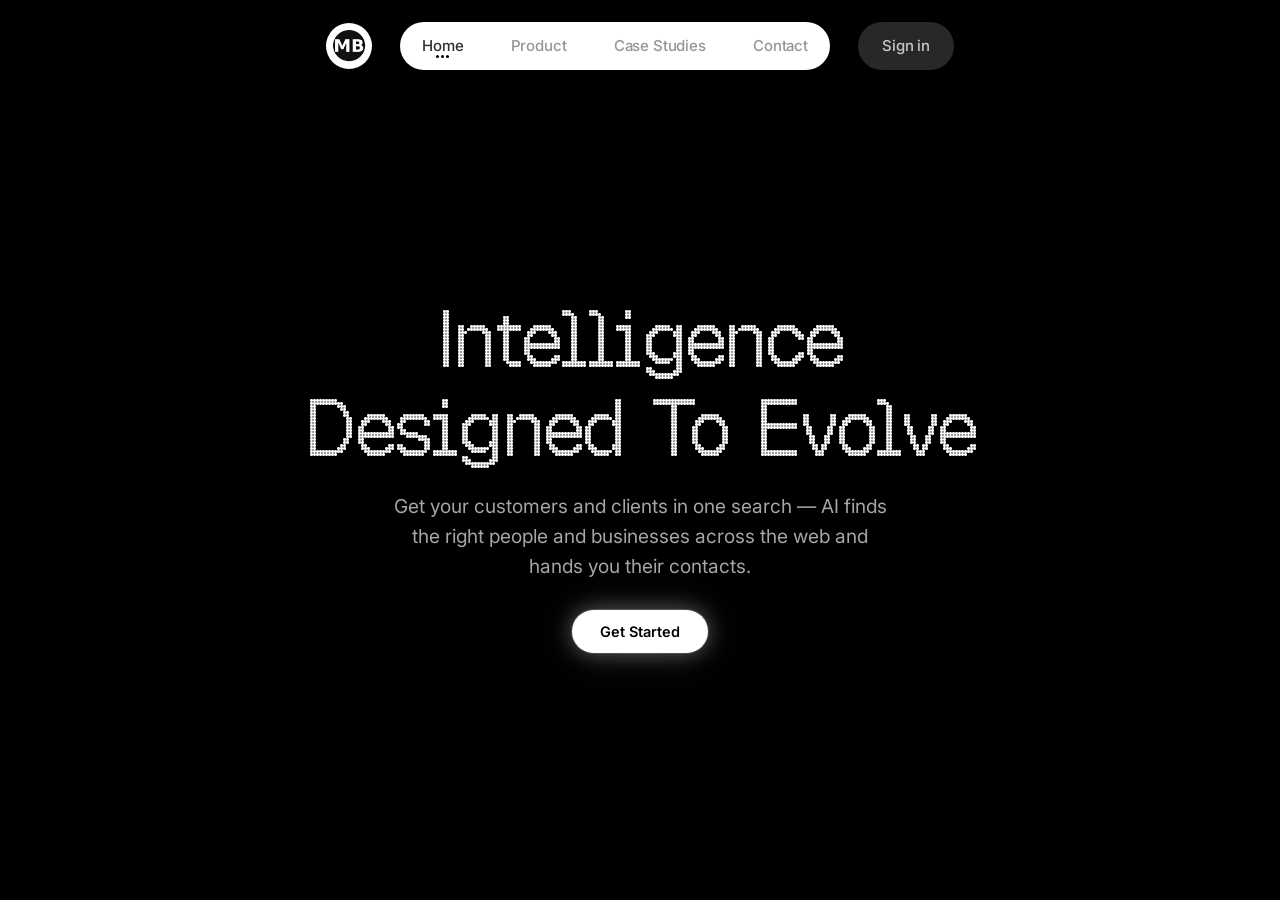
==== commit 95614604: "Landing: remove the trust badges and stats; new subheading about finding customers and clients Co-Au" ====
--- a/public/index.html
+++ b/public/index.html
@@ -11,13 +11,6 @@
   <link
     href="https://db.onlinewebfonts.com/c/8cb707a9b8a73f8a7403336b861c3074?family=BubbledotICG-FinePos"
     rel="stylesheet"
-  />
-  <link
-    rel="stylesheet"
-    href="https://cdnjs.cloudflare.com/ajax/libs/font-awesome/6.5.2/css/all.min.css"
-    integrity="sha512-SnH5WK+bZxgPHs44uWIX+LLJAJ9/2PkPKZ5QiAj6Ta86w+fsb2TkcmfRyVX3pBnMFcV7oQPJkl9QevSCWr3W6A=="
-    crossorigin="anonymous"
-    referrerpolicy="no-referrer"
   />
   <link rel="stylesheet" href="styles.css" />
 </head>
@@ -64,12 +57,6 @@
 
     <!-- 2) Hero -->
     <main class="hero">
-      <div class="trust anim" style="--d: 0.05s">
-        <span class="avatar a1"><span class="avatar-inner"><i class="fa-brands fa-microsoft" aria-hidden="true"></i></span></span>
-        <span class="avatar a2"><span class="avatar-inner"><i class="fa-brands fa-amazon" aria-hidden="true"></i></span></span>
-        <span class="avatar a3"><span class="avatar-inner"><i class="fa-brands fa-google" aria-hidden="true"></i></span></span>
-        <span class="trust-pill">Trusted by 2000+ Enterprises</span>
-      </div>
 
       <h1 class="headline anim">
         <span class="line l1">Intelligence</span>
@@ -77,36 +64,13 @@
       </h1>
 
       <p class="subhead anim" style="--d: 0.28s">
-        Build applications that reason, adapt and collaborate using a modular
-        AI platform designed for production.
+        Get your customers and clients in one search — AI finds the right people
+        and businesses across the web and hands you their contacts.
       </p>
 
       <a class="cta anim" href="app.html#search" style="--d: 0.4s">Get Started</a>
     </main>
 
-    <!-- 3) Stats -->
-    <section class="stats" aria-label="Platform metrics">
-      <div class="stat anim" style="--d: 0.5s">
-        <span class="stat-icon" aria-hidden="true">&lt;</span>
-        <span class="stat-value" data-target="120" data-suffix="ms" data-decimals="0">0ms</span>
-        <span class="stat-label">Inference Time</span>
-      </div>
-      <div class="stat anim" style="--d: 0.58s">
-        <span class="stat-icon" aria-hidden="true">%</span>
-        <span class="stat-value" data-target="99.99" data-suffix="%" data-decimals="2">0.00%</span>
-        <span class="stat-label">Platform Uptime</span>
-      </div>
-      <div class="stat anim" style="--d: 0.66s">
-        <span class="stat-icon" aria-hidden="true">*</span>
-        <span class="stat-value" data-target="24" data-suffix="/7" data-decimals="0">0/7</span>
-        <span class="stat-label">Autonomous Runtime</span>
-      </div>
-      <div class="stat anim" style="--d: 0.74s">
-        <span class="stat-icon" aria-hidden="true">#</span>
-        <span class="stat-value" data-target="2.4" data-suffix="M" data-decimals="1">0.0M</span>
-        <span class="stat-label">Context Windows</span>
-      </div>
-    </section>
   </div>
 
   <script src="main.js"></script>
